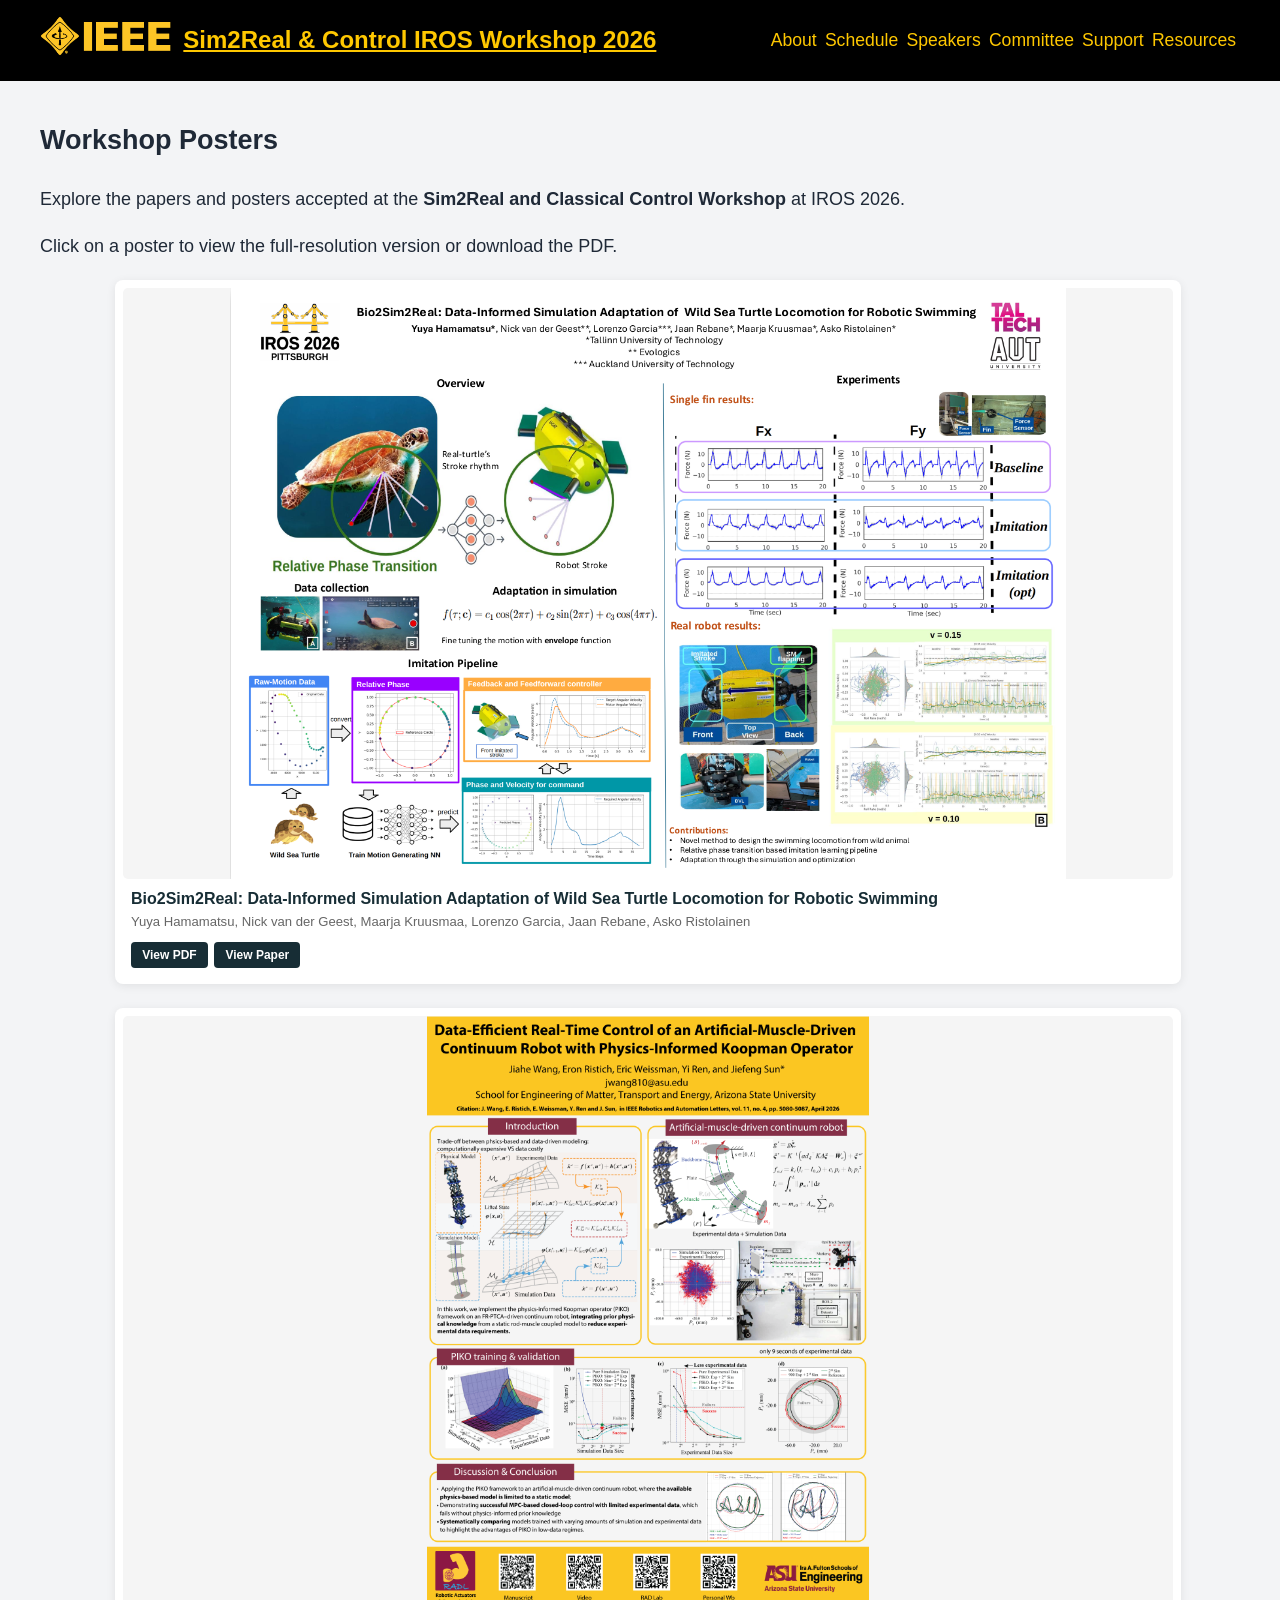
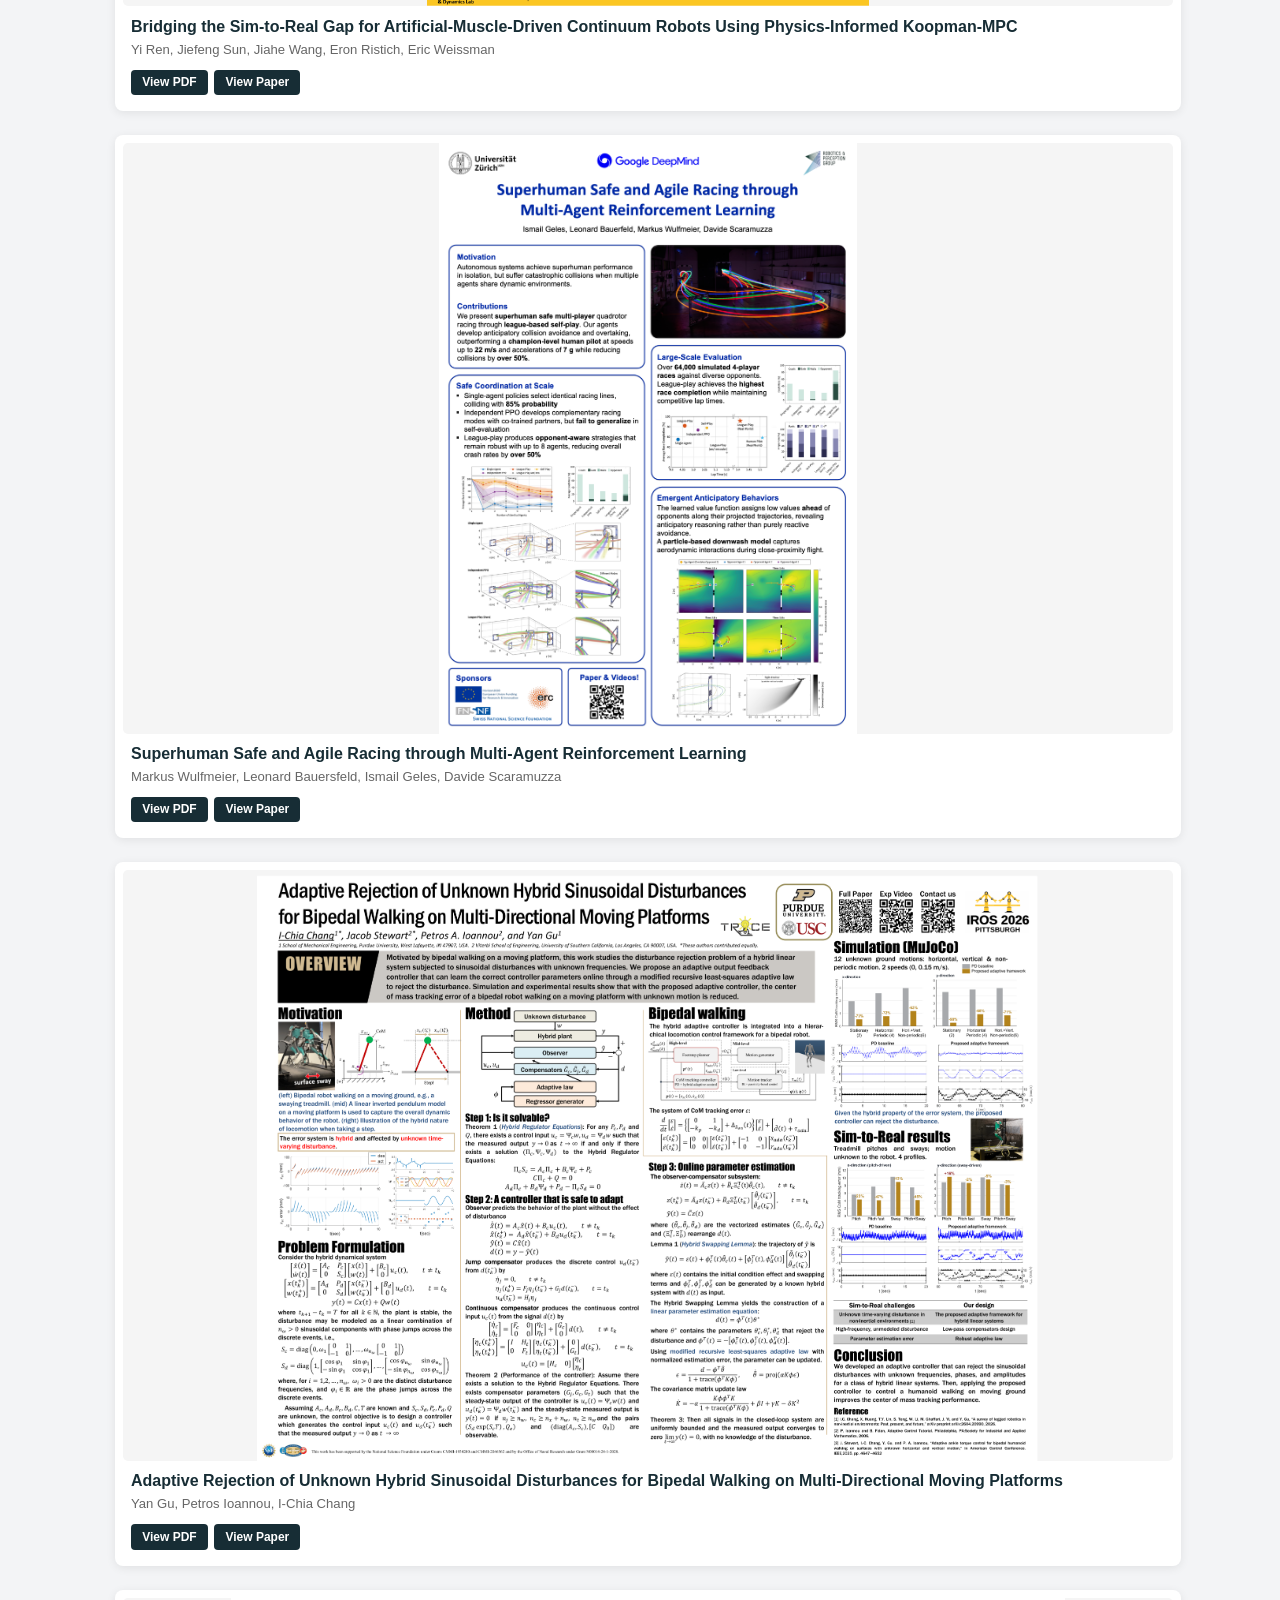
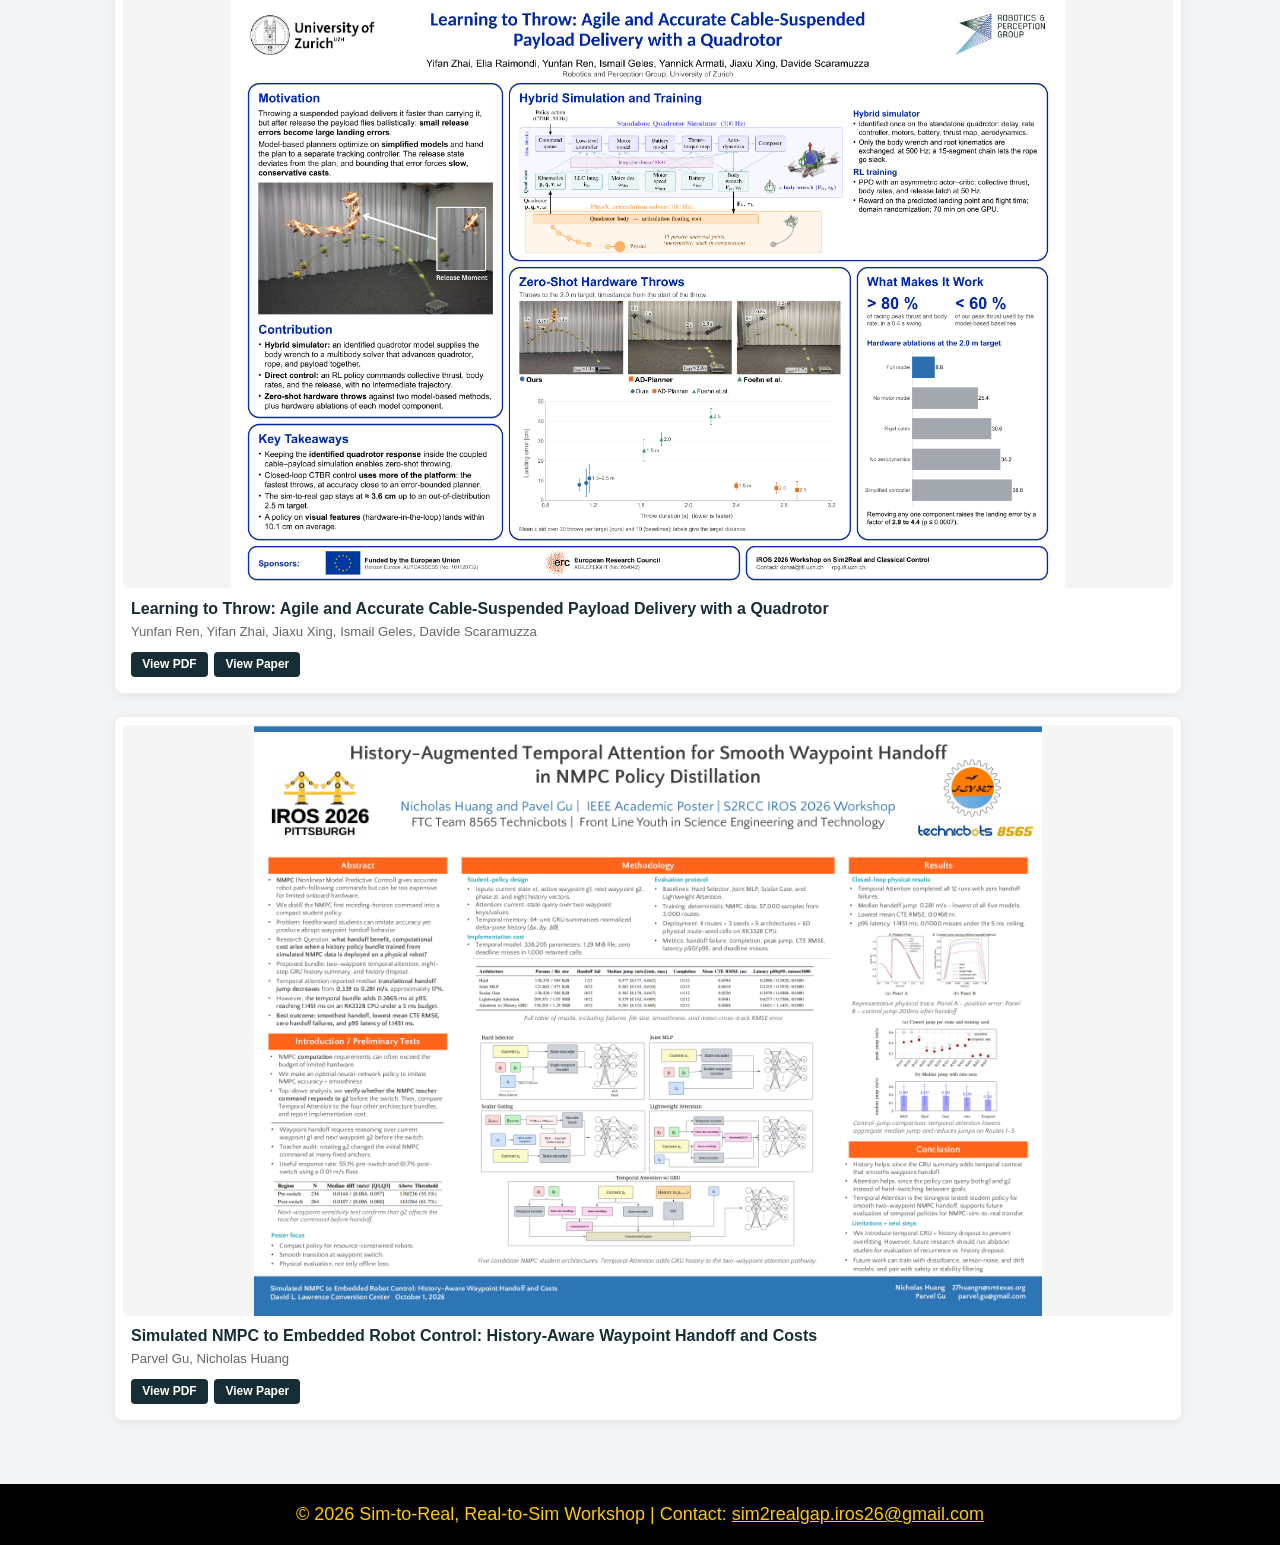
==== posters.html @ c3d1908a "Add files via upload" ====
<!DOCTYPE html>
<html lang="en">

<head>

  <meta charset="UTF-8">
  <meta name="viewport" content="width=device-width, initial-scale=1.0">

  <title>Posters | Sim2Real and Classical Control Workshop</title>

  <link rel="stylesheet" href="css/style.css">

  <meta
    name="description"
    content="Posters presented at the Sim2Real and Classical Control Workshop at IROS 2026."
  >

  <style>
  /* Single-column compact poster layout */
  .poster-grid {
    display: flex;
    flex-direction: column;
    gap: 1.5rem;
    max-width: 1050px;
    margin: 1.25rem auto 0;
    padding: 0;
  }

  .poster-card {
    width: 100%;
    margin: 0 auto;
    padding: 0.5rem;
    background: #fff;
    border-radius: 8px;
    box-shadow: 0 2px 10px rgba(0, 0, 0, 0.08);
    overflow: hidden;
    display: flex;
    flex-direction: column;
  }

  .poster-card:hover {
    transform: none;
    box-shadow: 0 3px 12px rgba(0, 0, 0, 0.10);
  }

  .poster-card img {
    width: 100%;
    height: auto;
    display: block;
    object-fit: contain;
    aspect-ratio: 16 / 9;
    background: #f5f5f5;
    border-radius: 5px;
  }

  .poster-card h3 {
    margin: 0.65rem 0.5rem 0.2rem;
    padding: 0;
    color: #172d35;
    font-size: 1rem;
    line-height: 1.3;
  }

  .poster-card p {
    margin: 0 0.5rem 0.65rem;
    padding: 0;
    color: #666;
    font-size: 0.82rem;
    line-height: 1.4;
  }

  .poster-actions {
  display: flex;
  flex-wrap: wrap;
  gap: 0.4rem;
  margin: 0 0.5rem 0.5rem;
}

.poster-actions .poster-pdf-link,
.poster-actions .poster-openreview-link {
  margin: 0;
}

  /* Compact inline action buttons */
  .poster-pdf-link,
  .poster-openreview-link {
    display: inline-block;
    align-self: flex-start;
    width: auto;
    margin: 0 0.5rem 0.5rem;
    padding: 0.35rem 0.7rem;
    background: #172d35;
    color: #fff;
    text-decoration: none;
    border-radius: 4px;
    font-size: 0.75rem;
    font-weight: 600;
    line-height: 1.2;
    transition: background 0.2s ease;
  }

  .poster-pdf-link:hover,
  .poster-openreview-link:hover {
    background: #2c4a55;
    color: #fff;
  }

  .pdf-preview {
    width: 100%;
    aspect-ratio: 16 / 9;
    display: flex;
    align-items: center;
    justify-content: center;
    background: #f5f5f5;
    color: #666;
    font-size: 1rem;
    font-weight: 600;
    border-radius: 5px;
  }

  @media (max-width: 700px) {
    .poster-grid {
      gap: 1rem;
      margin-top: 1rem;
    }

    .poster-card {
      padding: 0.35rem;
    }

    .poster-card h3 {
      font-size: 0.95rem;
    }

    .poster-card p {
      font-size: 0.78rem;
    }

    .poster-pdf-link,
    .poster-openreview-link {
      padding: 0.3rem 0.6rem;
      font-size: 0.7rem;
    }
  }
</style>

</head>

<body>

<header class="header">

  <nav class="nav container">

    <div class="logo-container">

      <a href="index.html">
        <img
          src="./images/ieee_logo.png"
          alt="Sim2Real and Control IROS Workshop 2026"
          class="logo-img"
        >
      </a>

      <a href="index.html" class="logo-text">
        Sim2Real & Control IROS Workshop 2026
      </a>

    </div>

    <ul class="nav-links">

      <li><a href="index.html#about">About</a></li>
      <li><a href="index.html#schedule">Schedule</a></li>
      <li><a href="index.html#speakers">Speakers</a></li>
      <li><a href="index.html#committee">Committee</a></li>
      <li><a href="index.html#support">Support</a></li>
      <li><a href="index.html#resources">Resources</a></li>

    </ul>

  </nav>

</header>

<main>

  <section class="container section">

    <h1>Workshop Posters</h1>

    <p>
      Explore the papers and posters accepted at the
      <strong>Sim2Real and Classical Control Workshop</strong>
      at IROS 2026.
    </p>

    <p>
      Click on a poster to view the full-resolution version or download
      the PDF.
    </p>

    <div class="poster-grid">

      
        <div class="poster-card landscape">

          <a
            href="./images/posters/poster_18.pdf"
            target="_blank"
            rel="noopener noreferrer"
          >
            <img
              src="./images/posters/poster_18.png"
              alt="Bio2Sim2Real: Data-Informed Simulation Adaptation of Wild Sea Turtle Locomotion for Robotic Swimming"
              loading="lazy"
            >
          </a>

          <h3>
            Bio2Sim2Real: Data-Informed Simulation Adaptation of Wild Sea Turtle Locomotion for Robotic Swimming
          </h3>

          <p>
            Yuya Hamamatsu, Nick van der Geest, Maarja Kruusmaa, Lorenzo Garcia, Jaan Rebane, Asko Ristolainen
          </p>
        
      <div class="poster-actions">
    
          <a
            href="./images/posters/poster_18.pdf"
            target="_blank"
            rel="noopener noreferrer"
            class="poster-pdf-link"
          >
            View PDF
          </a>
        
          <a
            href="https://openreview.net/forum?id=MXHoKddu8b"
            target="_blank"
            rel="noopener noreferrer"
            class="poster-openreview-link"
          >
            View Paper
          </a>
        
      </div>
    
        </div>
        
        <div class="poster-card landscape">

          <a
            href="./images/posters/poster_25.pdf"
            target="_blank"
            rel="noopener noreferrer"
          >
            <img
              src="./images/posters/poster_25.png"
              alt="Bridging the Sim-to-Real Gap for Artificial-Muscle-Driven Continuum Robots Using Physics-Informed Koopman-MPC"
              loading="lazy"
            >
          </a>

          <h3>
            Bridging the Sim-to-Real Gap for Artificial-Muscle-Driven Continuum Robots Using Physics-Informed Koopman-MPC
          </h3>

          <p>
            Yi Ren, Jiefeng Sun, Jiahe Wang, Eron Ristich, Eric Weissman
          </p>
        
      <div class="poster-actions">
    
          <a
            href="./images/posters/poster_25.pdf"
            target="_blank"
            rel="noopener noreferrer"
            class="poster-pdf-link"
          >
            View PDF
          </a>
        
          <a
            href="https://openreview.net/forum?id=C9x1GMQRAo"
            target="_blank"
            rel="noopener noreferrer"
            class="poster-openreview-link"
          >
            View Paper
          </a>
        
      </div>
    
        </div>
        
        <div class="poster-card landscape">

          <a
            href="./images/posters/poster_29.pdf"
            target="_blank"
            rel="noopener noreferrer"
          >
            <img
              src="./images/posters/poster_29.png"
              alt="Superhuman Safe and Agile Racing through Multi-Agent Reinforcement Learning"
              loading="lazy"
            >
          </a>

          <h3>
            Superhuman Safe and Agile Racing through Multi-Agent Reinforcement Learning
          </h3>

          <p>
            Markus Wulfmeier, Leonard Bauersfeld, Ismail Geles, Davide Scaramuzza
          </p>
        
      <div class="poster-actions">
    
          <a
            href="./images/posters/poster_29.pdf"
            target="_blank"
            rel="noopener noreferrer"
            class="poster-pdf-link"
          >
            View PDF
          </a>
        
          <a
            href="https://openreview.net/forum?id=xiYeGeU01C"
            target="_blank"
            rel="noopener noreferrer"
            class="poster-openreview-link"
          >
            View Paper
          </a>
        
      </div>
    
        </div>
        
        <div class="poster-card landscape">

          <a
            href="./images/posters/poster_30.pdf"
            target="_blank"
            rel="noopener noreferrer"
          >
            <img
              src="./images/posters/poster_30.png"
              alt="Adaptive Rejection of Unknown Hybrid Sinusoidal Disturbances for Bipedal Walking on Multi-Directional Moving Platforms"
              loading="lazy"
            >
          </a>

          <h3>
            Adaptive Rejection of Unknown Hybrid Sinusoidal Disturbances for Bipedal Walking on Multi-Directional Moving Platforms
          </h3>

          <p>
            Yan Gu, Petros Ioannou, I-Chia Chang
          </p>
        
      <div class="poster-actions">
    
          <a
            href="./images/posters/poster_30.pdf"
            target="_blank"
            rel="noopener noreferrer"
            class="poster-pdf-link"
          >
            View PDF
          </a>
        
          <a
            href="https://openreview.net/forum?id=O6CXyw7fxk"
            target="_blank"
            rel="noopener noreferrer"
            class="poster-openreview-link"
          >
            View Paper
          </a>
        
      </div>
    
        </div>
        
        <div class="poster-card landscape">

          <a
            href="./images/posters/poster_31.pdf"
            target="_blank"
            rel="noopener noreferrer"
          >
            <img
              src="./images/posters/poster_31.png"
              alt="Learning to Throw: Agile and Accurate Cable-Suspended Payload Delivery with a Quadrotor"
              loading="lazy"
            >
          </a>

          <h3>
            Learning to Throw: Agile and Accurate Cable-Suspended Payload Delivery with a Quadrotor
          </h3>

          <p>
            Yunfan Ren, Yifan Zhai, Jiaxu Xing, Ismail Geles, Davide Scaramuzza
          </p>
        
      <div class="poster-actions">
    
          <a
            href="./images/posters/poster_31.pdf"
            target="_blank"
            rel="noopener noreferrer"
            class="poster-pdf-link"
          >
            View PDF
          </a>
        
          <a
            href="https://openreview.net/forum?id=z76kfutrFq"
            target="_blank"
            rel="noopener noreferrer"
            class="poster-openreview-link"
          >
            View Paper
          </a>
        
      </div>
    
        </div>
        
        <div class="poster-card landscape">

          <a
            href="./images/posters/poster_37.pdf"
            target="_blank"
            rel="noopener noreferrer"
          >
            <img
              src="./images/posters/poster_37.png"
              alt="Simulated NMPC to Embedded Robot Control: History-Aware Waypoint Handoff and Costs"
              loading="lazy"
            >
          </a>

          <h3>
            Simulated NMPC to Embedded Robot Control: History-Aware Waypoint Handoff and Costs
          </h3>

          <p>
            Parvel Gu, Nicholas Huang
          </p>
        
      <div class="poster-actions">
    
          <a
            href="./images/posters/poster_37.pdf"
            target="_blank"
            rel="noopener noreferrer"
            class="poster-pdf-link"
          >
            View PDF
          </a>
        
          <a
            href="https://openreview.net/forum?id=ZqnVDxWV8P"
            target="_blank"
            rel="noopener noreferrer"
            class="poster-openreview-link"
          >
            View Paper
          </a>
        
      </div>
    
        </div>
        

    </div>

  </section>

</main>

<footer class="footer">

  © 2026 Sim-to-Real, Real-to-Sim Workshop |

  Contact:
  <a href="mailto:sim2realgap.iros26@gmail.com">
    sim2realgap.iros26@gmail.com
  </a>

</footer>

</body>

</html>
---- css/style.css ----
/* General Styles */
body {
  font-family: 'Arial', sans-serif;
  line-height: 1.6;
  margin: 0;
  background: #f3f4f6;
  color: #1f2937;
  scroll-behavior: smooth;
}

/* IEEE Colors */
:root {
  --ieeeyellow: #ffc800;  /* Yellow for text/writing */
  --ieeeblack: #000000;   /* Black for boxes/backgrounds */
}

/* Header */
.header {
  background: var(--ieeeblack);
  color: var(--ieeeyellow);
  position: sticky;
  top: 0;
  z-index: 1000;
}
.nav.container {
  display: flex;
  justify-content: space-between;
  align-items: center;
  padding: 1rem;
}
/* Update nav-links for better spacing */
.nav-links {
  display: flex;
  gap: 0.01rem; /* Increased from 1rem */
  list-style: none; /* Remove bullets */
  margin: 0;
  padding: 0;
  align-items: center;
}

.nav-links li {
  margin: 0; /* Reset margins */
}

.nav-links a {
  color: var(--ieeeyellow);
  text-decoration: none;
  padding: 0.125rem 0.25rem; /* Button-like padding */
  border-radius: 0.25rem;
  transition: all 0.2s ease;
  font-weight: 500;
}

.nav-links a:hover {
  background: rgba(255, 200, 0, 0.2); /* Subtle yellow glow */
  text-decoration: none;
  transform: translateY(-1px);
}

/* Mobile optimization */
@media (max-width: 1024px) {
  .nav-links {
    gap: 1.5rem;
  }
}

@media (max-width: 768px) {
  .nav-links {
    gap: 1rem;
    font-size: 0.9rem;
  }
}
.logo {
  font-weight: bold;
  font-size: 1.5rem;
  color: var(--ieeeyellow);
}

/* Add to existing CSS */
.logo-container {
  display: flex;
  align-items: center;
  gap: 0.75rem;
}

.logo-img {
  height: 40px;
  width: auto;
  border-radius: 4px;
}

.logo-text {
  font-weight: bold;
  font-size: 1.5rem;
  color: var(--ieeeyellow);
}

/* Mobile hamburger (bonus) */
@media (max-width: 768px) {
  .nav-links {
    display: none; /* Add hamburger JS later */
  }
}

/* Hero */
.hero {
  background: var(--ieeeblack);
  color: var(--ieeeyellow);
  text-align: center;
  padding: 5rem 1rem;
}
.hero h2 {
  font-size: 2.5rem;
  margin-bottom: 1rem;
  color: var(--ieeeyellow);
}
.hero p {
  font-size: 1.2rem;
  margin-bottom: 2rem;
  color: var(--ieeeyellow);
}
.btn {
  background: var(--ieeeyellow);
  color: var(--ieeeblack);
  padding: 0.75rem 1.5rem;
  text-decoration: none;
  border-radius: 0.375rem;
  display: inline-block;
  font-weight: bold;
}
.btn:hover {
  background: #e6b800; /* Slightly darker yellow */
  color: var(--ieeeblack);
}

.session-title {
  background: var(--ieeeblack);
  color: var(--ieeeyellow);
  font-weight: bold;
  text-align: left;
  padding: 0.01rem 0.1rem;  /* Smaller: was 0.1rem */
  margin: 0.1rem 0;         /* Smaller: was 0.25rem 0 */
  border: 1px solid var(--ieeeyellow);
  border-radius: 0.1rem;    /* Smaller: was 0.15rem */
  letter-spacing: 0.3px;    /* Smaller: was 0.5px */
}

#about h2 {
  margin-top: 30px;   /* reduce space before Targeted Topics */
  margin-bottom: 15px;
}

#about .list {
  margin-top: 10px;
}

/* Sections */
.container {
  max-width: 1200px;
  margin: auto;
  padding: 1rem 1rem;
}
.section {
  margin-bottom: 3rem;
}
.section h2 {
  font-size: 2rem;
  margin-bottom: 1rem;
  color: var(--ieeeyellow);
}

/* Grid / Cards */
.grid {
  display: grid;
  grid-template-columns: 1fr;
  gap: 1rem;
}
@media (min-width: 768px) {
  .grid {
    grid-template-columns: repeat(2, 1fr);
  }
}
@media (min-width: 1024px) {
  .grid {
    grid-template-columns: repeat(3, 1fr);
  }
}
.card {
  background: var(--ieeeblack);
  color: var(--ieeeyellow);
  padding: 1.5rem;
  border-radius: 0.5rem;
  box-shadow: 0 4px 6px rgba(0,0,0,0.3);
  text-align: center;
  border: 2px solid var(--ieeeyellow);

  /* Fix the card size */
  height: 400px;        /* Set a fixed height */
  display: flex;        /* Flex layout for content alignment */
  flex-direction: column;
  justify-content: flex-start; /* or center if you want vertical centering */
  align-items: center;
}
.card img {
  border-radius: 50%;
  width: 150px;      /* Fixed width */
  height: 150px;     /* Fixed height to keep shape consistent */
  object-fit: cover; /* Ensure image fills the space without distortion */
  margin-bottom: 1rem;
}
.card h3 {
  color: var(--ieeeyellow);
  margin-bottom: 0.5rem;
}

/* Remove underline and inherit text color for links inside cards */
.card a {
  text-decoration: none; /* remove underline */
  color: inherit;        /* h3 and p keep the yellow color */
}

/* Optional: add hover effect for the h3 inside link */
.card a:hover h3 {
  color: #ffd700; /* example: brighter yellow on hover */
}

.affiliation {
  font-style: italic;
  color: #fff3cd; /* Lighter yellow tint for contrast */
  margin-bottom: 0.5rem;
}
.btn-link {
  color: var(--ieeeyellow);
  text-decoration: none;
  font-weight: bold;
}
.btn-link:hover {
  text-decoration: underline;
}

#committee .card h3 a {
  color: var(--ieeeyellow) !important;
}

#speakers .card h3 a {
  color: var(--ieeeyellow) !important;
}

/* List styling */
.list {
  list-style: none;
  margin-left: 0;
  margin-bottom: 1rem;
}
.list li::before {
  content: "▸";
  color: var(--ieeeyellow);
  font-weight: bold;
  margin-right: 0.5rem;
}

/* Footer */
.footer {
  background: var(--ieeeblack);
  color: var(--ieeeyellow);
  text-align: center;
  padding: 1rem;
}
.footer a {
  color: var(--ieeeyellow);
  text-decoration: underline;
}

.image-only {
  background: none;          /* remove card background */
  border: none;              /* remove card border */
  box-shadow: none;          /* remove card shadow */
  text-align: center;
  padding: 0;                /* optional: remove padding */
}

.image-only img {
  width: 100%;               /* responsive width */
  max-width: 300px;          /* optional max size */
  height: auto;              /* maintain aspect ratio */
  border-radius: 0;          /* remove circular crop if needed */
  display: block;
  margin: 0 auto;            /* center image */
}

body {
  font-size: 18px; /* increase base text size from default ~16px */
}

.section h2 {
  font-size: 2.5rem; /* larger main section headings */
}

.card h3 {
  font-size: 1.5rem; /* larger card titles */
}

.hero h2 {
  font-size: 3rem; /* bigger hero title */
}

.hero p {
  font-size: 1.5rem; /* bigger hero subtitle */
}

.nav-links a {
  font-size: 1.1rem; /* slightly larger nav items */
}

.list li {
  font-size: 1.2rem; /* bigger list text */
}

/* =========================
   QUESTIONS / Q&A BLOCK
========================= */
.qa-box {
  background: linear-gradient(145deg, #121212, #0f0f0f);
  border: 1px solid var(--border);
  border-radius: 16px;
  padding: 22px;
  margin-top: 10px;
  box-shadow: 0 12px 30px rgba(0,0,0,0.4);
  color: #ffffff; /* force white text */
}

.qa-intro {
  font-size: 1.05rem;
  font-weight: 600;
  margin-bottom: 10px;
  color: #ffffff; /* white */
}

.qa-box p {
  color: #ffffff; /* override muted */
  line-height: 1.6;
}

/* links */
.qa-box a[href^="mailto"],
.qa-box a {
  color: #ffc800; /* yellow */
  font-weight: 600;
  text-decoration: none;
}

.qa-box a:hover {
  text-decoration: underline;
}

/* =========================
   CTA BUTTON (yellow style)
========================= */

.qa-button {
  display: inline-block;
  margin-top: 14px;
  padding: 12px 18px;
  background: #ffc800; /* yellow */
  color: #000000 !important; /* force black text */
  font-weight: 700;
  border-radius: 10px;
  text-decoration: none;
  transition: all 0.25s ease;
  box-shadow: 0 6px 18px rgba(0,0,0,0.35);
}

.qa-button:hover {
  background: #e6b800;
  color: #000000 !important; /* keep black on hover too */
  transform: translateY(-2px);
}


.qa-button:active {
  transform: translateY(0);
}

.info-card a {
  color: var(--ieeeyellow);
  text-decoration: none;
  font-weight: bold;
}

.info-card a:hover {
  text-decoration: underline;
}

.info-grid {
  display: grid;
  grid-template-columns: repeat(auto-fit, minmax(250px, 1fr));
  gap: 1rem;
  margin-top: 1rem;
}

.info-card {
  padding: 1.2rem;
  border: 1px solid #e5e5e5;
  border-radius: 10px;
  background: #f8f9fa;
}

.info-card h3 {
  margin-top: 0;
  margin-bottom: 0.5rem;
}

.info-card p {
  margin: 0.4rem 0;
}

.info-card a {
  color: var(--ieeeyellow);
  text-decoration: none;
  font-weight: bold;
}

.info-card a:hover {
  text-decoration: underline;
}

#schedule .list a {
  color: #000000;
  text-decoration: none;
  font-weight: 600;
}

#schedule .list a:hover {
  color: #333333;
  text-decoration: underline;
}

/* =========================
   Support / Sponsors
   ========================= */

.support-grid {
  display: grid;
  grid-template-columns: repeat(3, 1fr);
  gap: 28px;
  margin-top: 35px;
  align-items: stretch;
}

.sponsor-card {
  background: #ffffff;
  border-radius: 12px;
  padding: 28px 24px 25px;
  text-align: center;

  /* subtle website-style separation */
  border: 1px solid #e5e5e5;
  border-top: 4px solid #ffc800;

  box-shadow: 0 4px 14px rgba(0, 0, 0, 0.06);

  display: flex;
  flex-direction: column;
  min-height: 300px;

  transition: transform 0.2s ease, box-shadow 0.2s ease;
}

.sponsor-card:hover {
  transform: translateY(-4px);
  box-shadow: 0 8px 22px rgba(0, 0, 0, 0.10);
}

.sponsor-logo {
  height: 165px;

  display: flex;
  align-items: center;
  justify-content: center;

  margin-bottom: 18px;
}

.sponsor-logo a {
  display: flex;
  align-items: center;
  justify-content: center;

  width: 100%;
  height: 100%;
}

.sponsor-logo img {
  max-width: 90%;
  max-height: 150px;
  width: auto;
  height: auto;
  object-fit: contain;
}

.sponsor-info {
  margin-top: auto;
}

.sponsor-info h3 {
  margin: 0 0 8px;
  color: #172d35;
  font-size: 1.15rem;
  font-weight: 700;
}

.sponsor-info p {
  margin: 0 0 6px;
  color: #333;
  font-size: 0.95rem;
  line-height: 1.4;
}

.sponsor-info span {
  color: #777;
  font-size: 0.9rem;
}

/* Responsive layout */
@media (max-width: 900px) {
  .support-grid {
    grid-template-columns: 1fr;
    max-width: 500px;
    margin-left: auto;
    margin-right: auto;
  }

  .sponsor-card {
    min-height: 280px;
  }
}
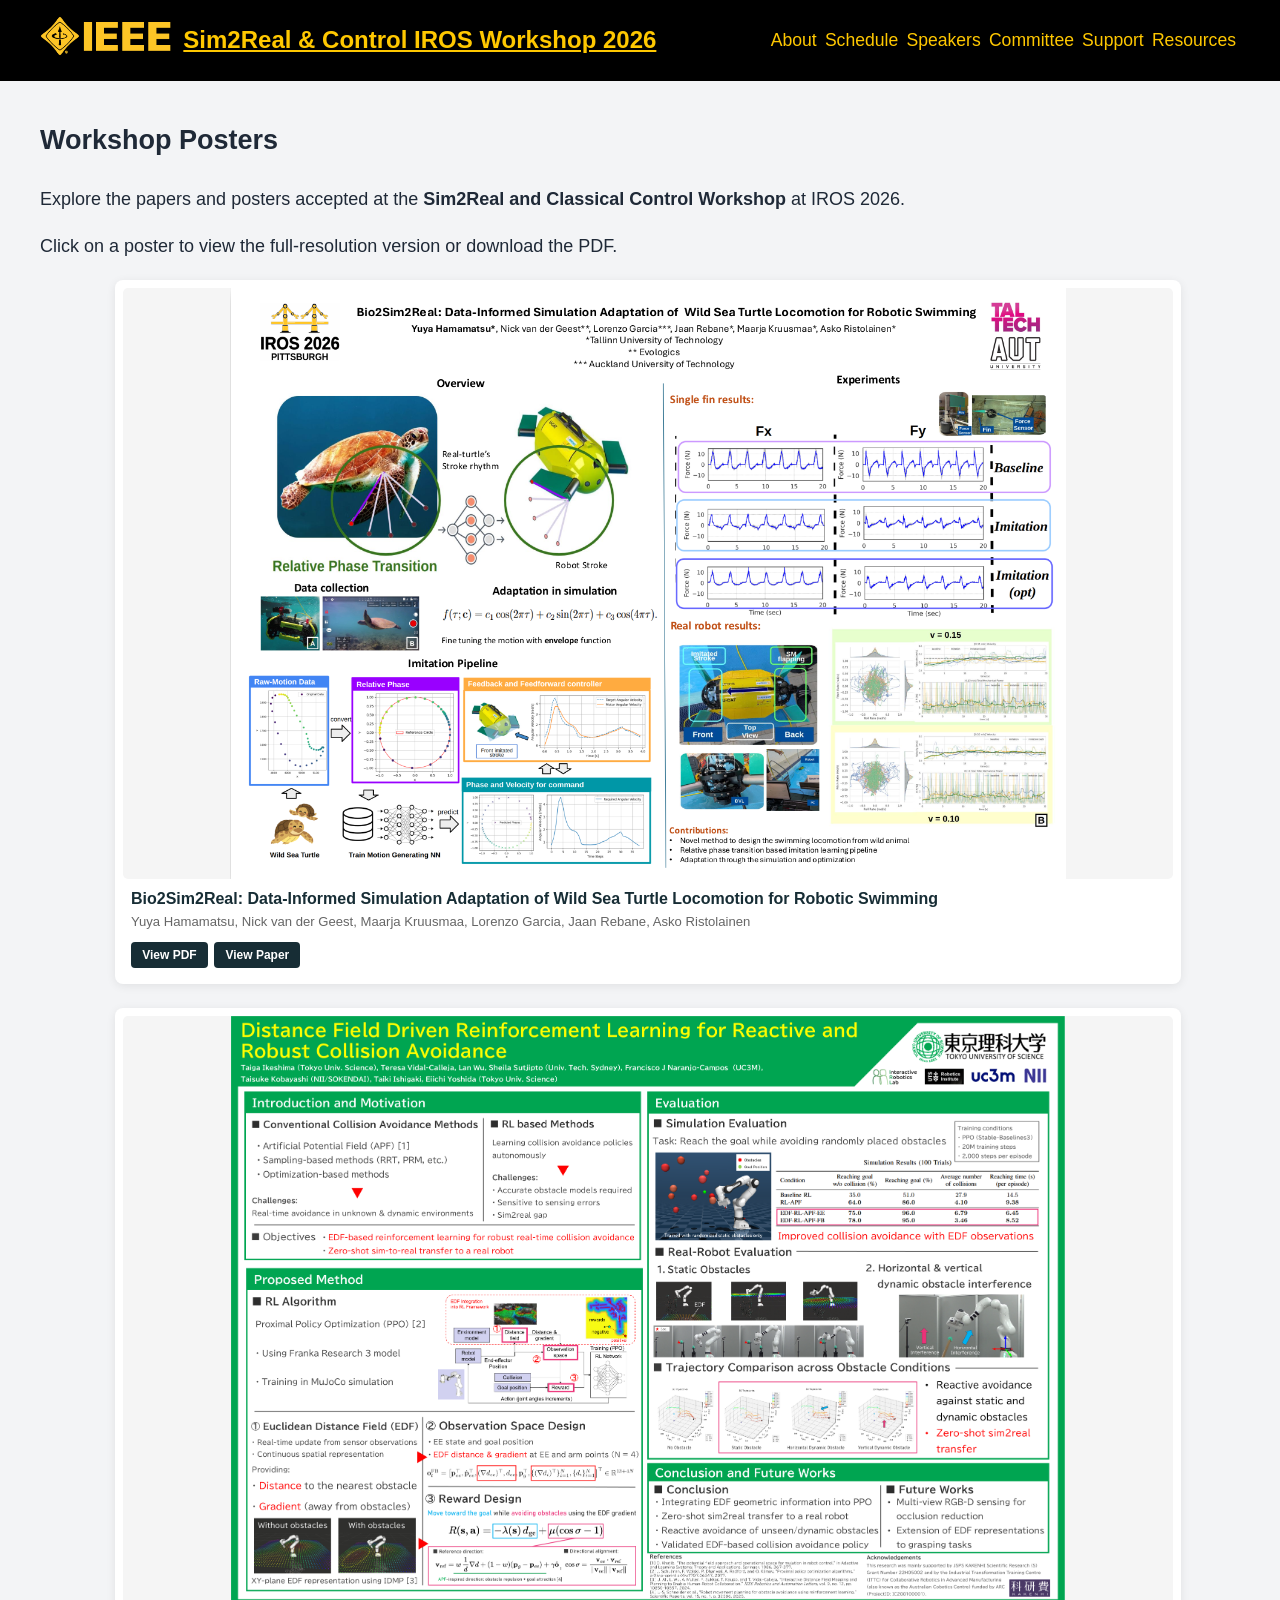
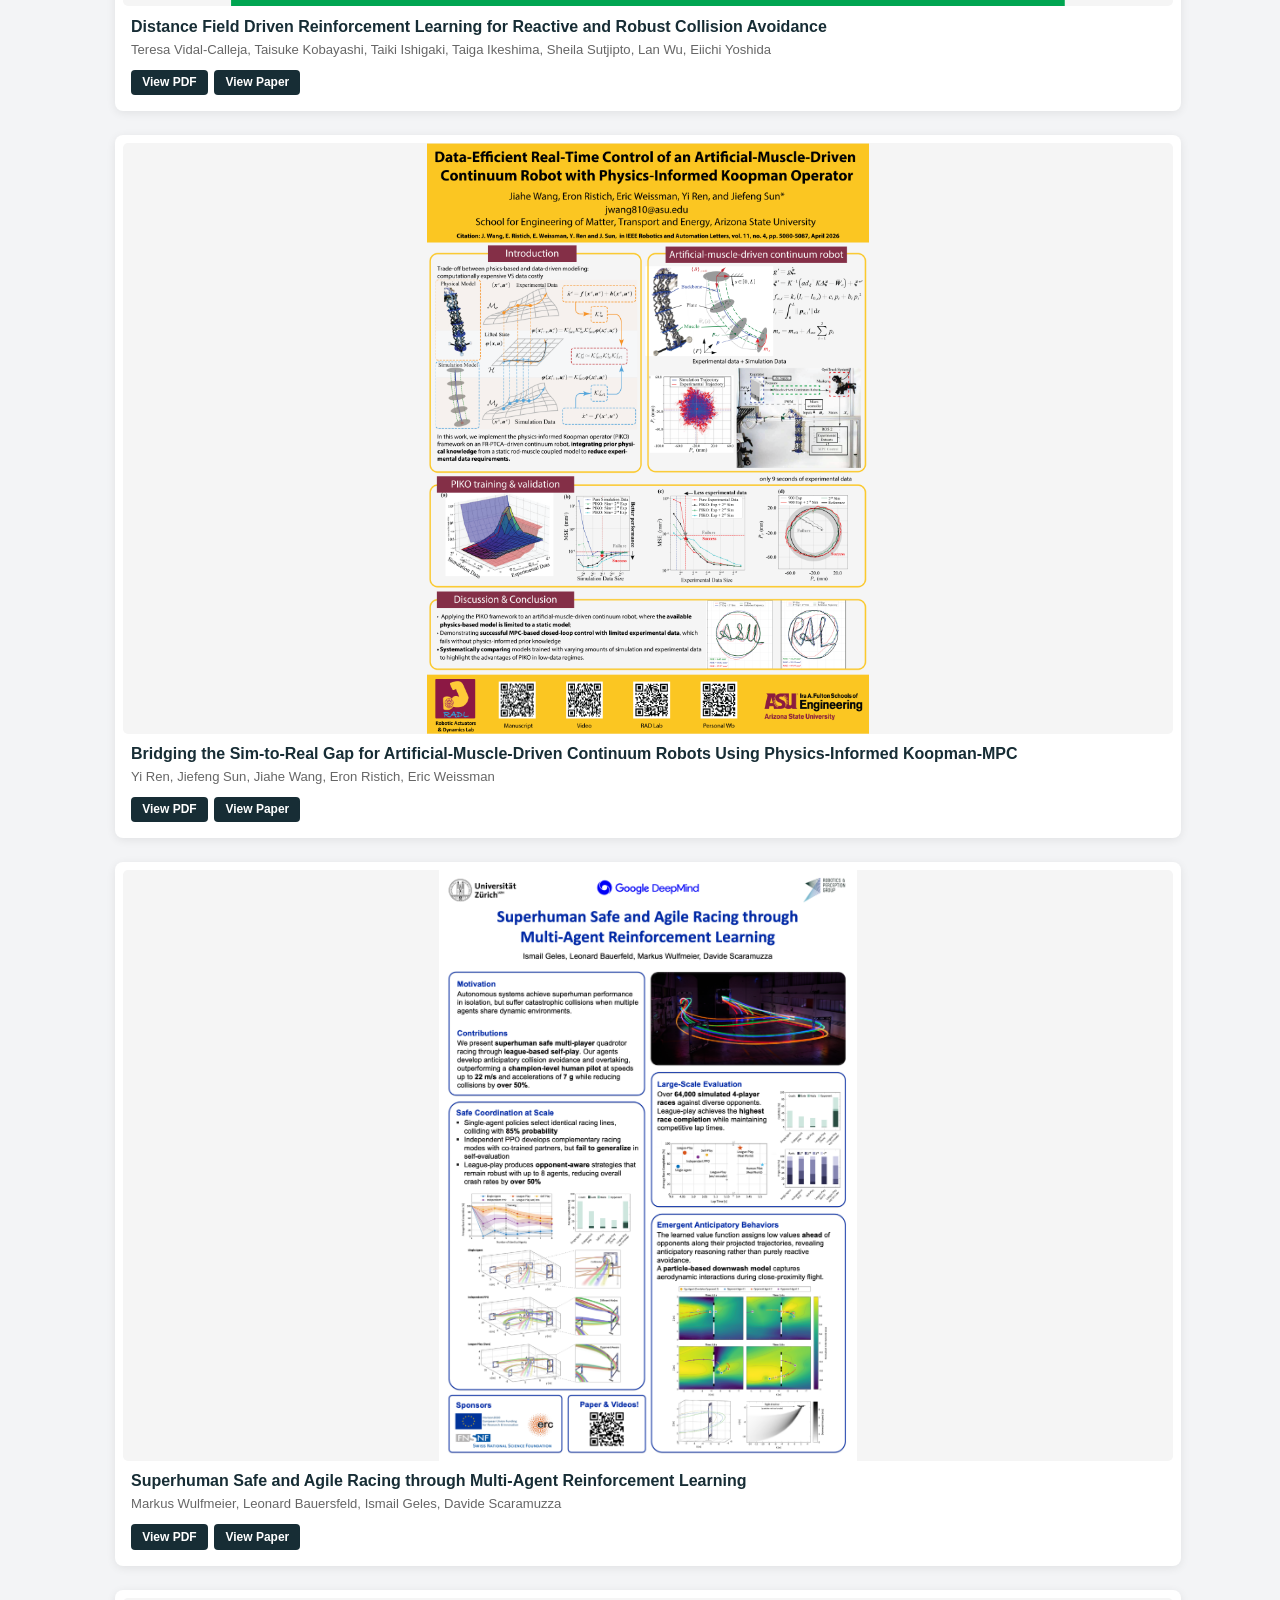
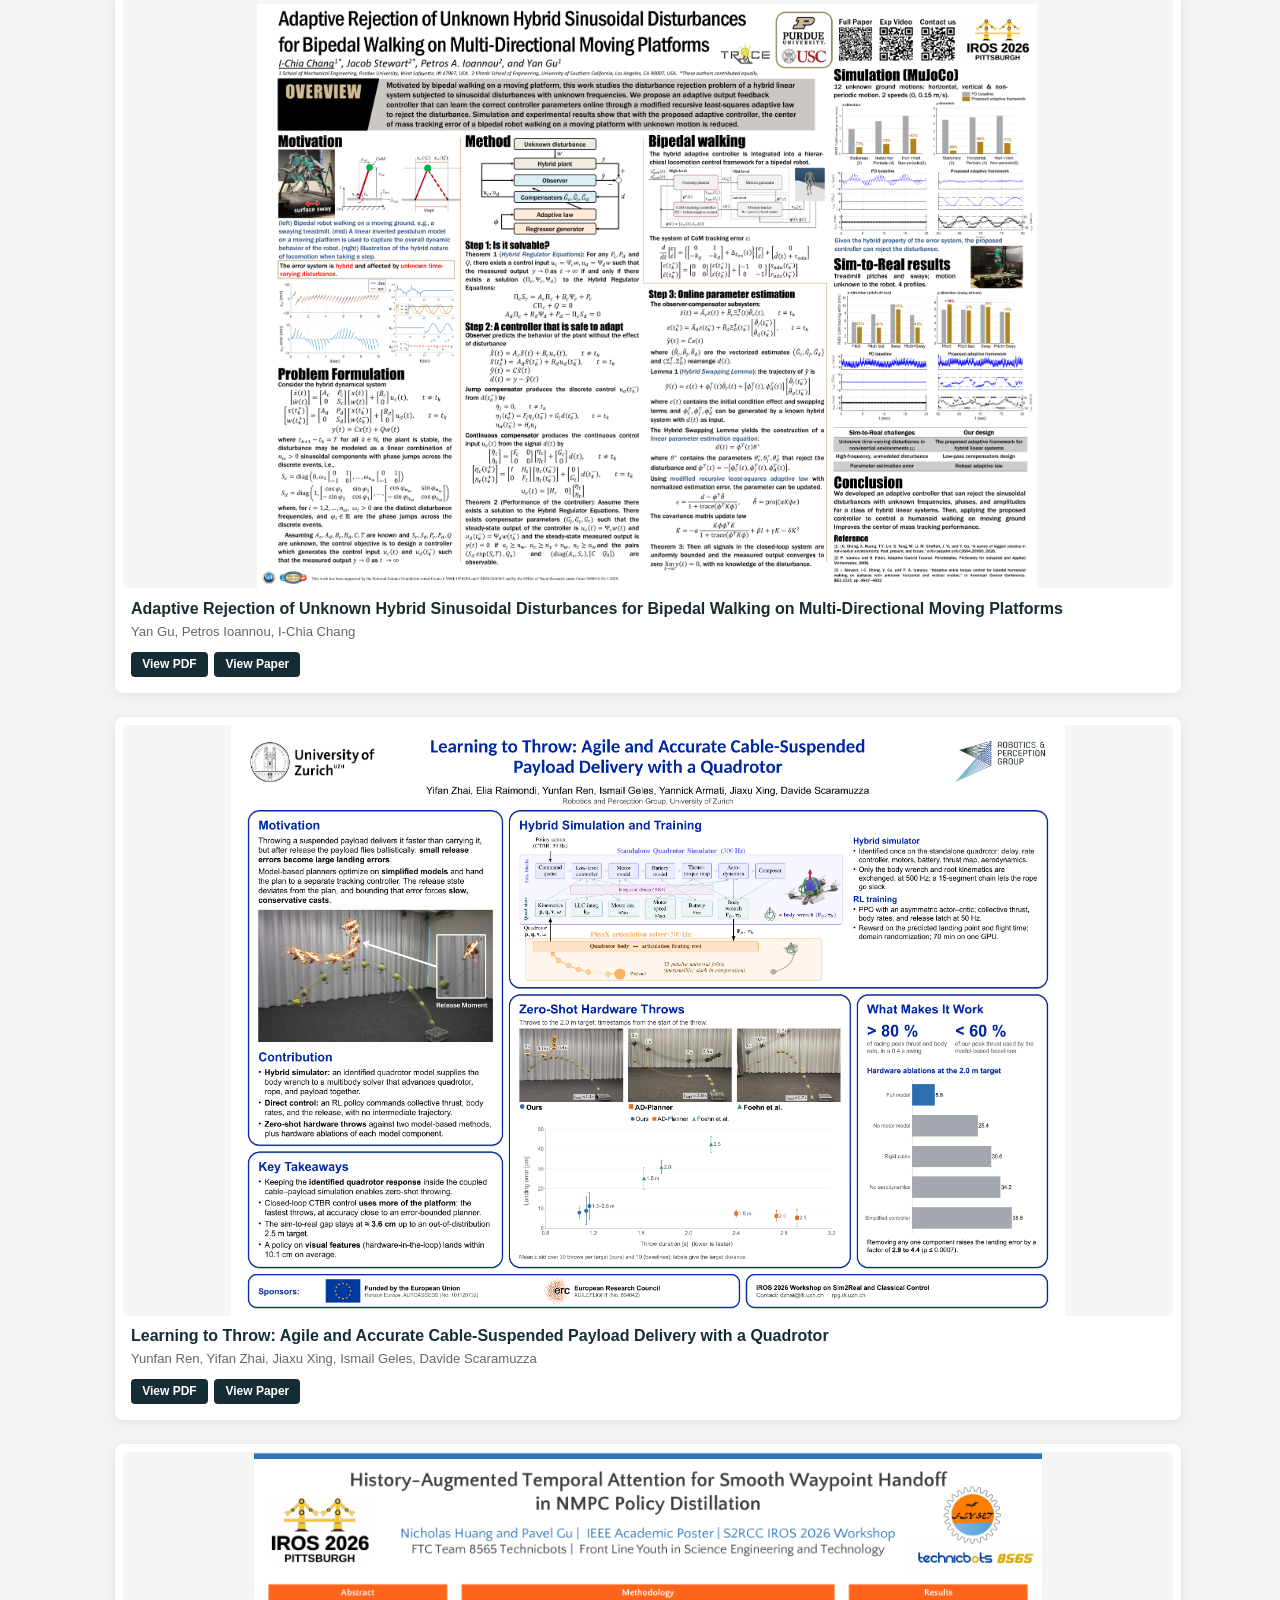
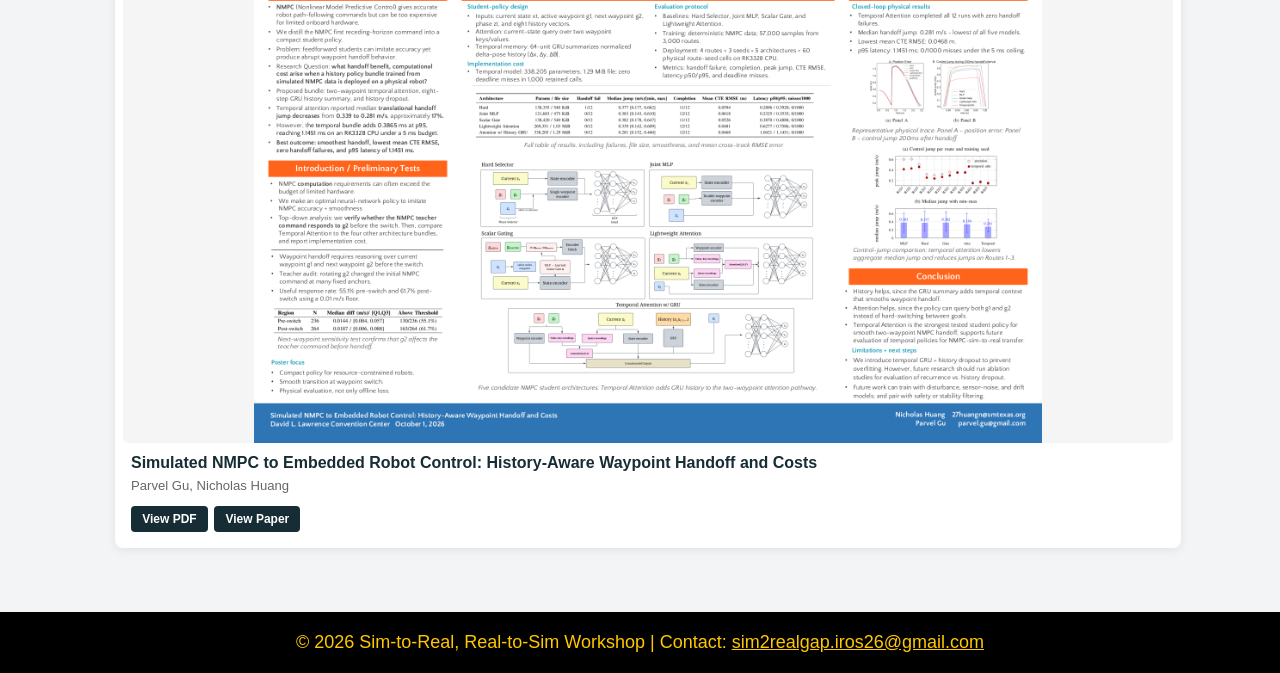
==== commit 7eba2fb9: "Add files via upload" ====
--- a/posters.html
+++ b/posters.html
@@ -252,6 +252,52 @@
         <div class="poster-card landscape">
 
           <a
+            href="./images/posters/poster_24.pdf"
+            target="_blank"
+            rel="noopener noreferrer"
+          >
+            <img
+              src="./images/posters/poster_24.png"
+              alt="Distance Field Driven Reinforcement Learning for Reactive and Robust Collision Avoidance"
+              loading="lazy"
+            >
+          </a>
+
+          <h3>
+            Distance Field Driven Reinforcement Learning for Reactive and Robust Collision Avoidance
+          </h3>
+
+          <p>
+            Teresa Vidal-Calleja, Taisuke Kobayashi, Taiki Ishigaki, Taiga Ikeshima, Sheila Sutjipto, Lan Wu, Eiichi Yoshida
+          </p>
+        
+      <div class="poster-actions">
+    
+          <a
+            href="./images/posters/poster_24.pdf"
+            target="_blank"
+            rel="noopener noreferrer"
+            class="poster-pdf-link"
+          >
+            View PDF
+          </a>
+        
+          <a
+            href="https://openreview.net/forum?id=muuAnv4U66"
+            target="_blank"
+            rel="noopener noreferrer"
+            class="poster-openreview-link"
+          >
+            View Paper
+          </a>
+        
+      </div>
+    
+        </div>
+        
+        <div class="poster-card landscape">
+
+          <a
             href="./images/posters/poster_25.pdf"
             target="_blank"
             rel="noopener noreferrer"
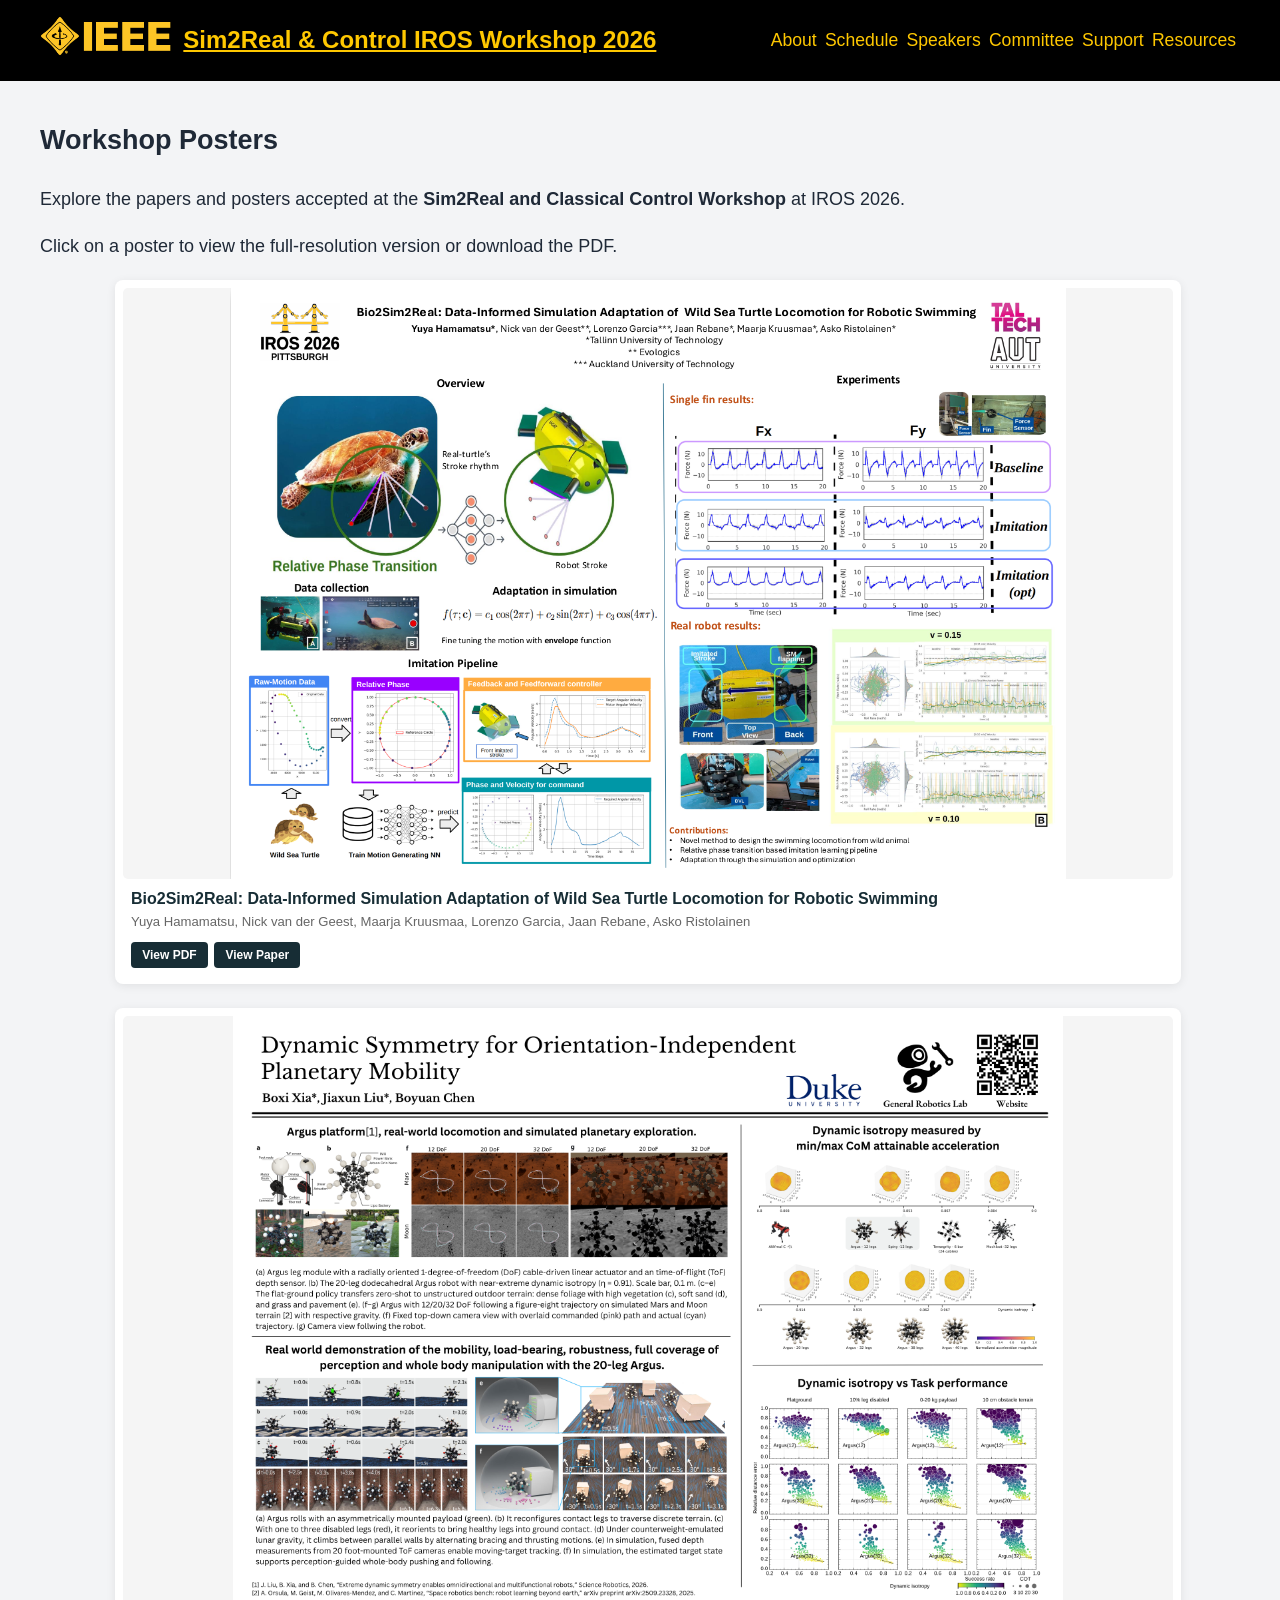
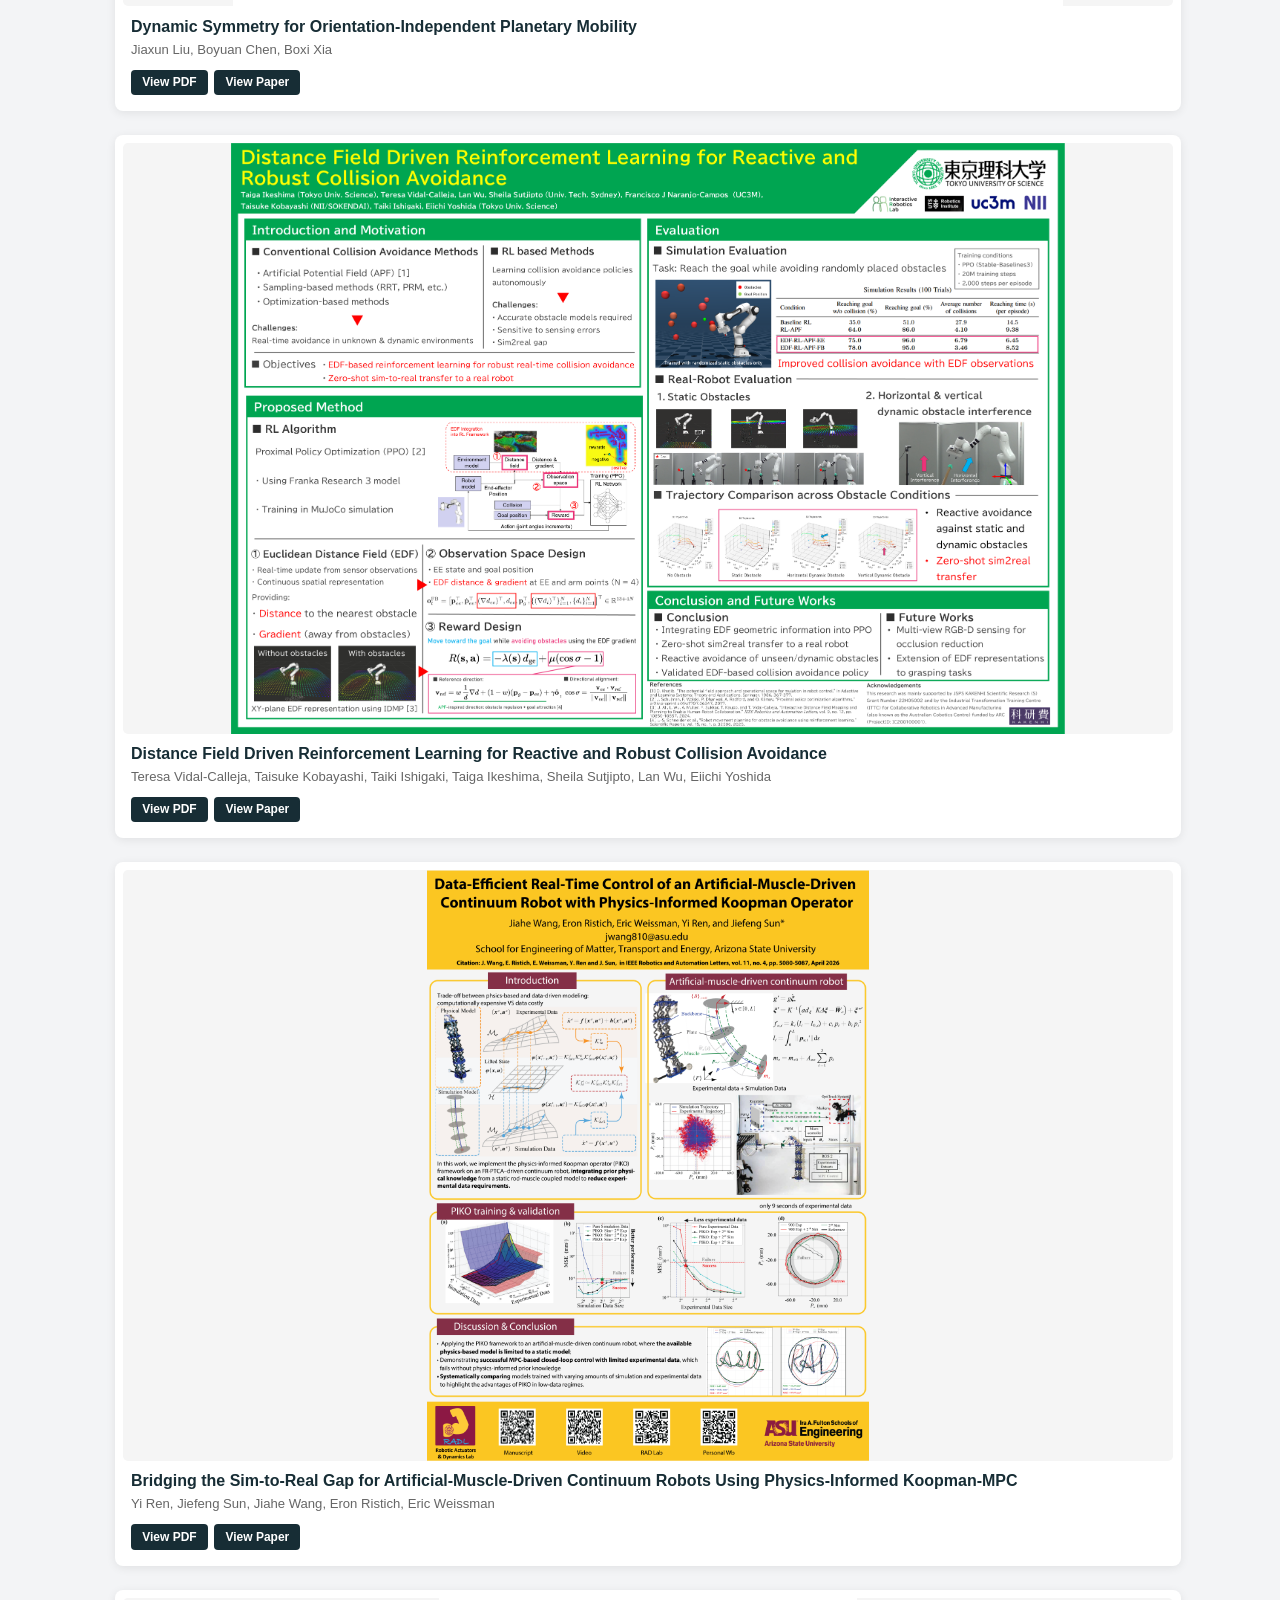
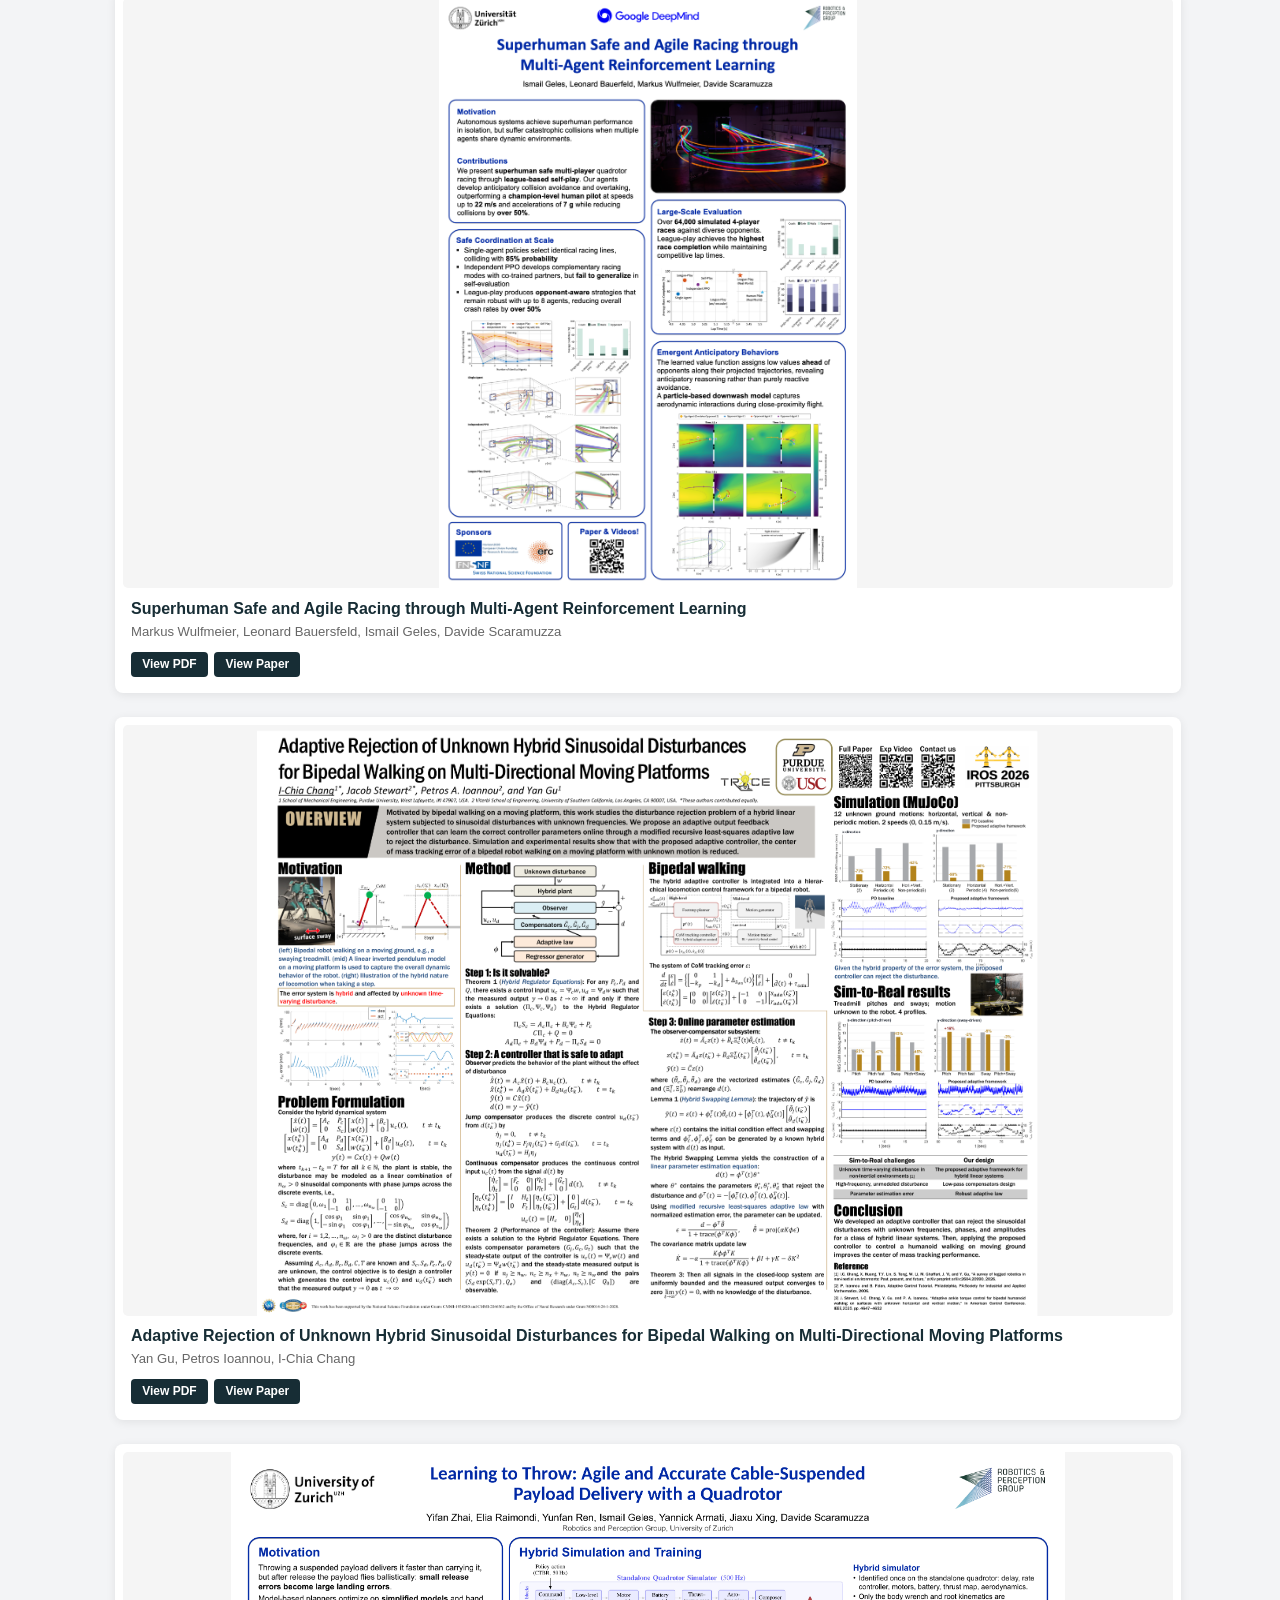
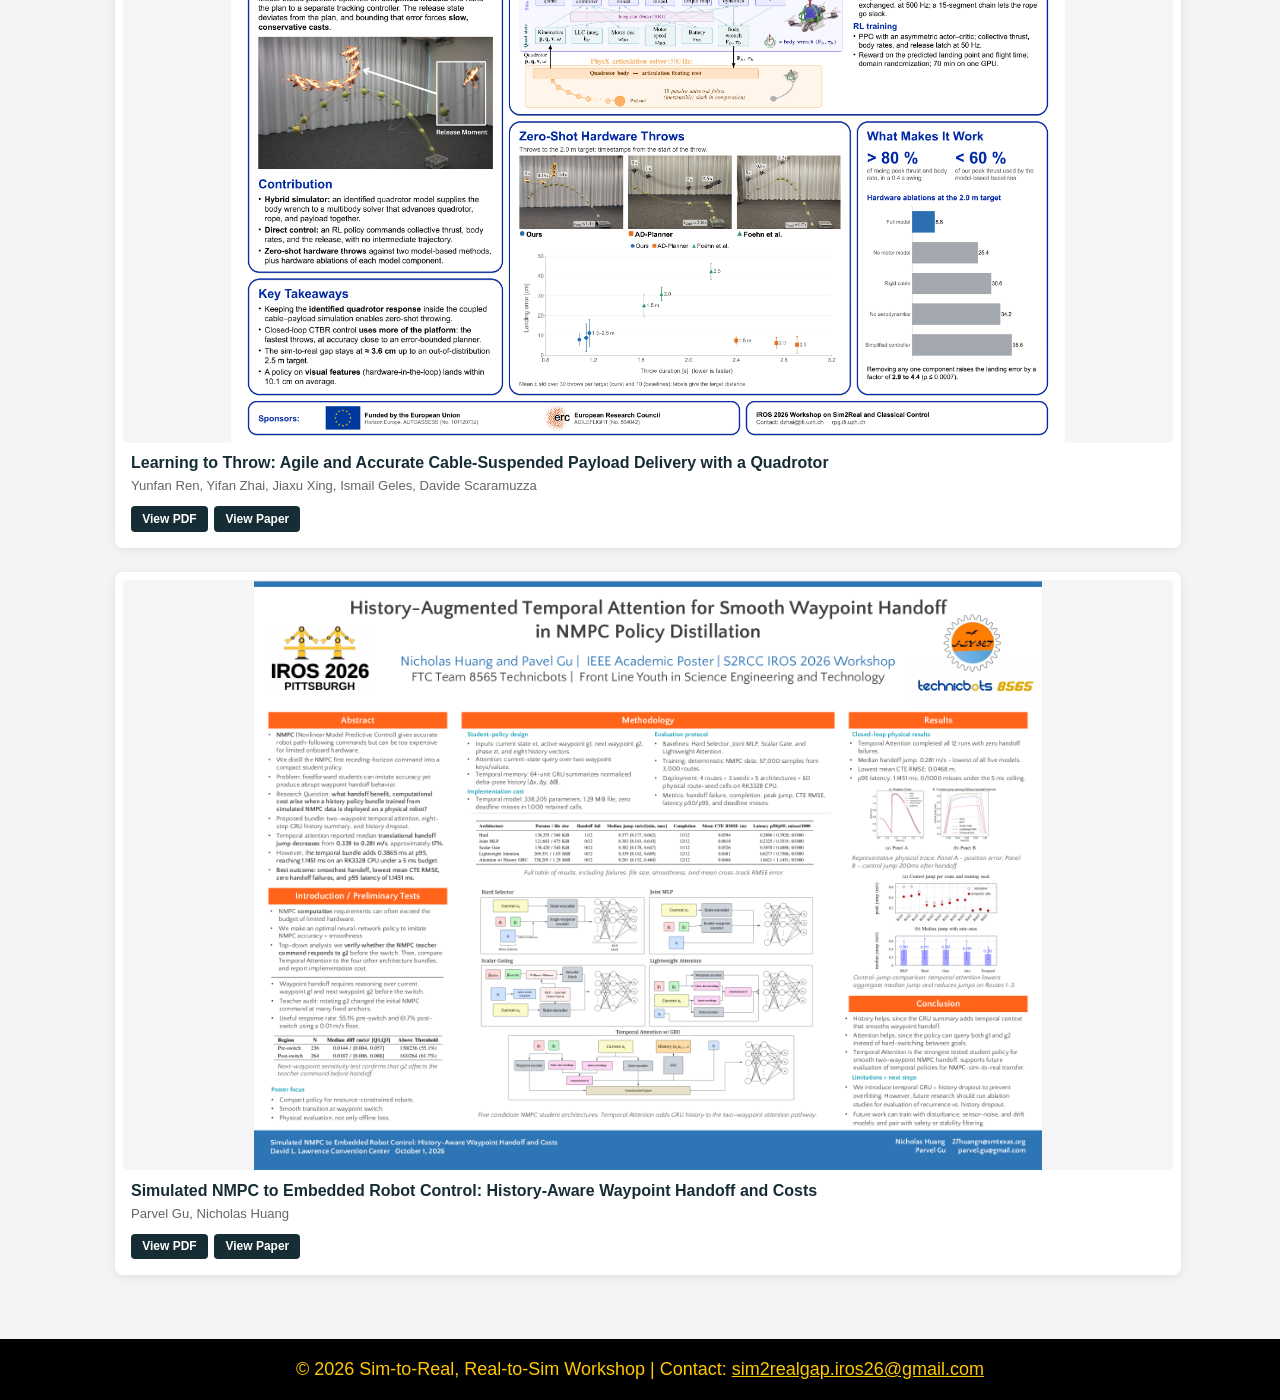
==== commit edb565d1: "Add files via upload" ====
--- a/posters.html
+++ b/posters.html
@@ -252,6 +252,52 @@
         <div class="poster-card landscape">
 
           <a
+            href="./images/posters/poster_21.pdf"
+            target="_blank"
+            rel="noopener noreferrer"
+          >
+            <img
+              src="./images/posters/poster_21.png"
+              alt="Dynamic Symmetry for Orientation-Independent Planetary Mobility"
+              loading="lazy"
+            >
+          </a>
+
+          <h3>
+            Dynamic Symmetry for Orientation-Independent Planetary Mobility
+          </h3>
+
+          <p>
+            Jiaxun Liu, Boyuan Chen, Boxi Xia
+          </p>
+        
+      <div class="poster-actions">
+    
+          <a
+            href="./images/posters/poster_21.pdf"
+            target="_blank"
+            rel="noopener noreferrer"
+            class="poster-pdf-link"
+          >
+            View PDF
+          </a>
+        
+          <a
+            href="https://openreview.net/forum?id=2uh4IGvVII"
+            target="_blank"
+            rel="noopener noreferrer"
+            class="poster-openreview-link"
+          >
+            View Paper
+          </a>
+        
+      </div>
+    
+        </div>
+        
+        <div class="poster-card landscape">
+
+          <a
             href="./images/posters/poster_24.pdf"
             target="_blank"
             rel="noopener noreferrer"
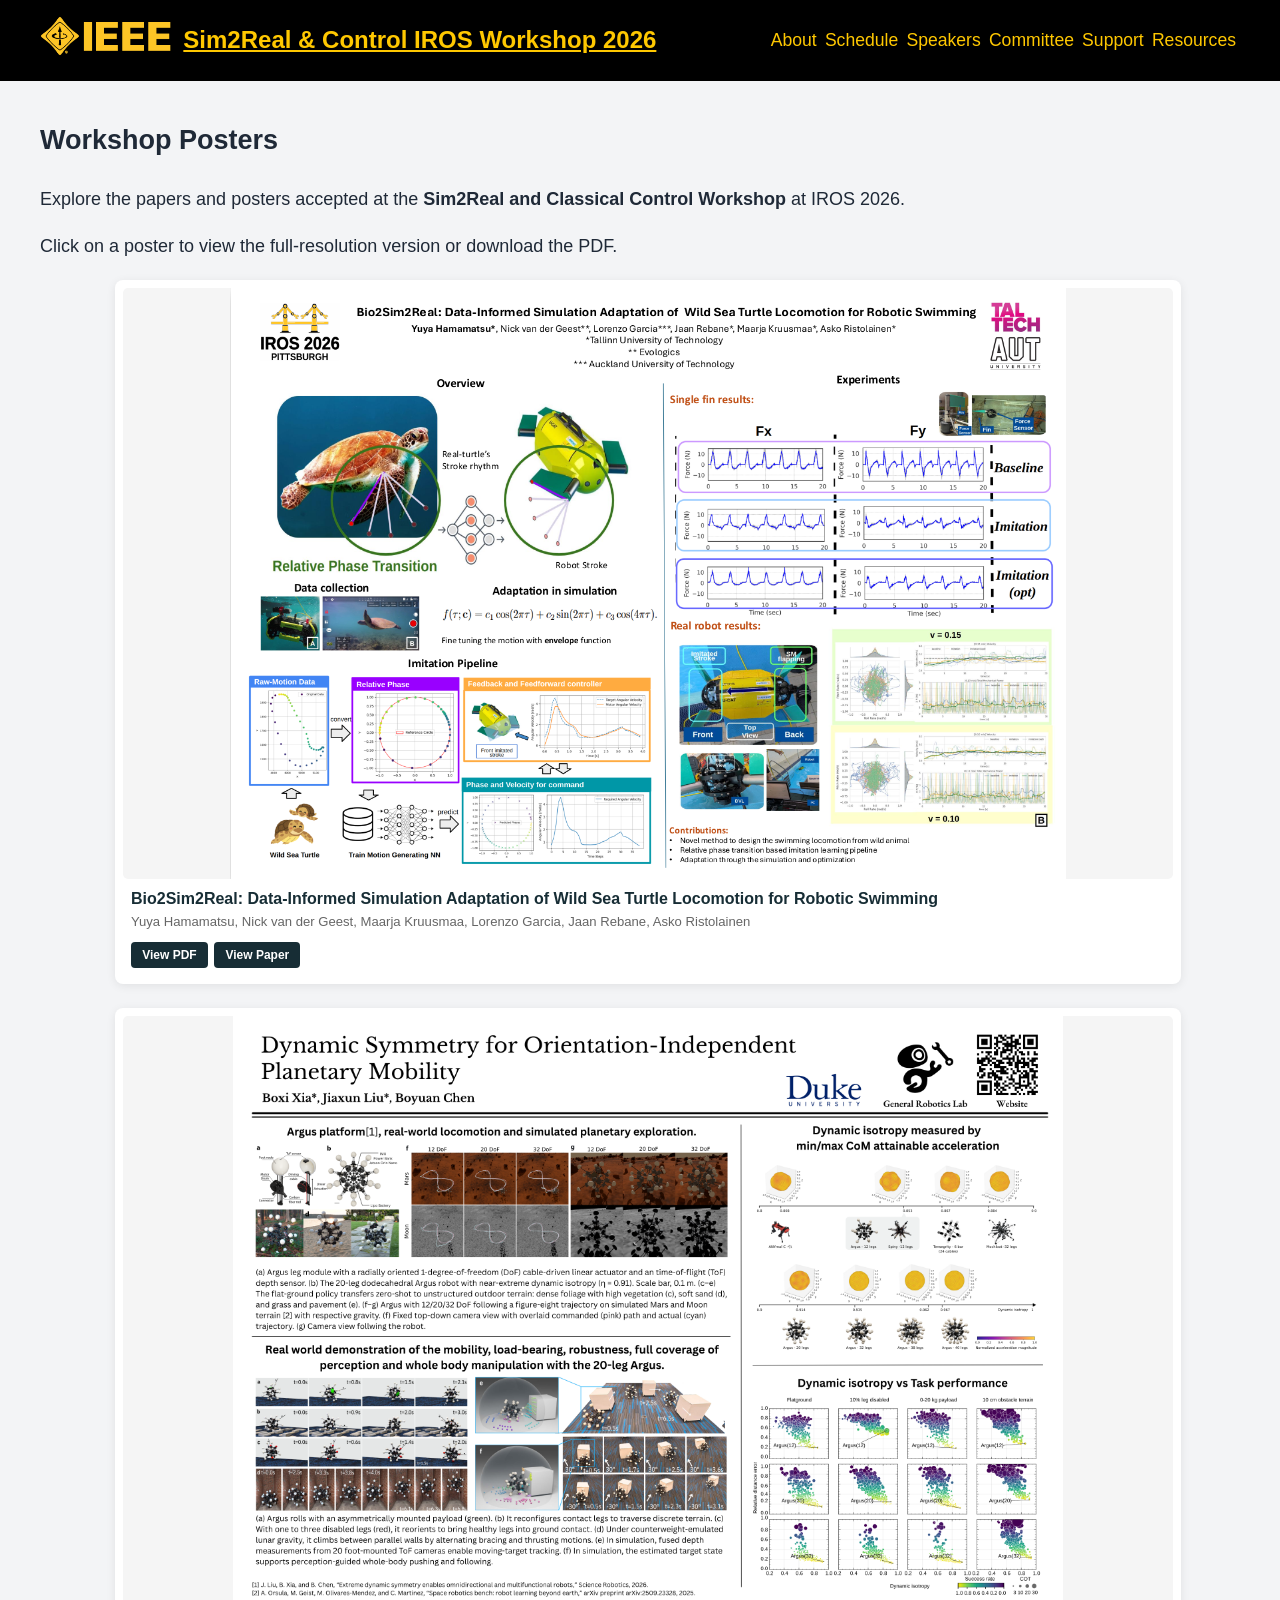
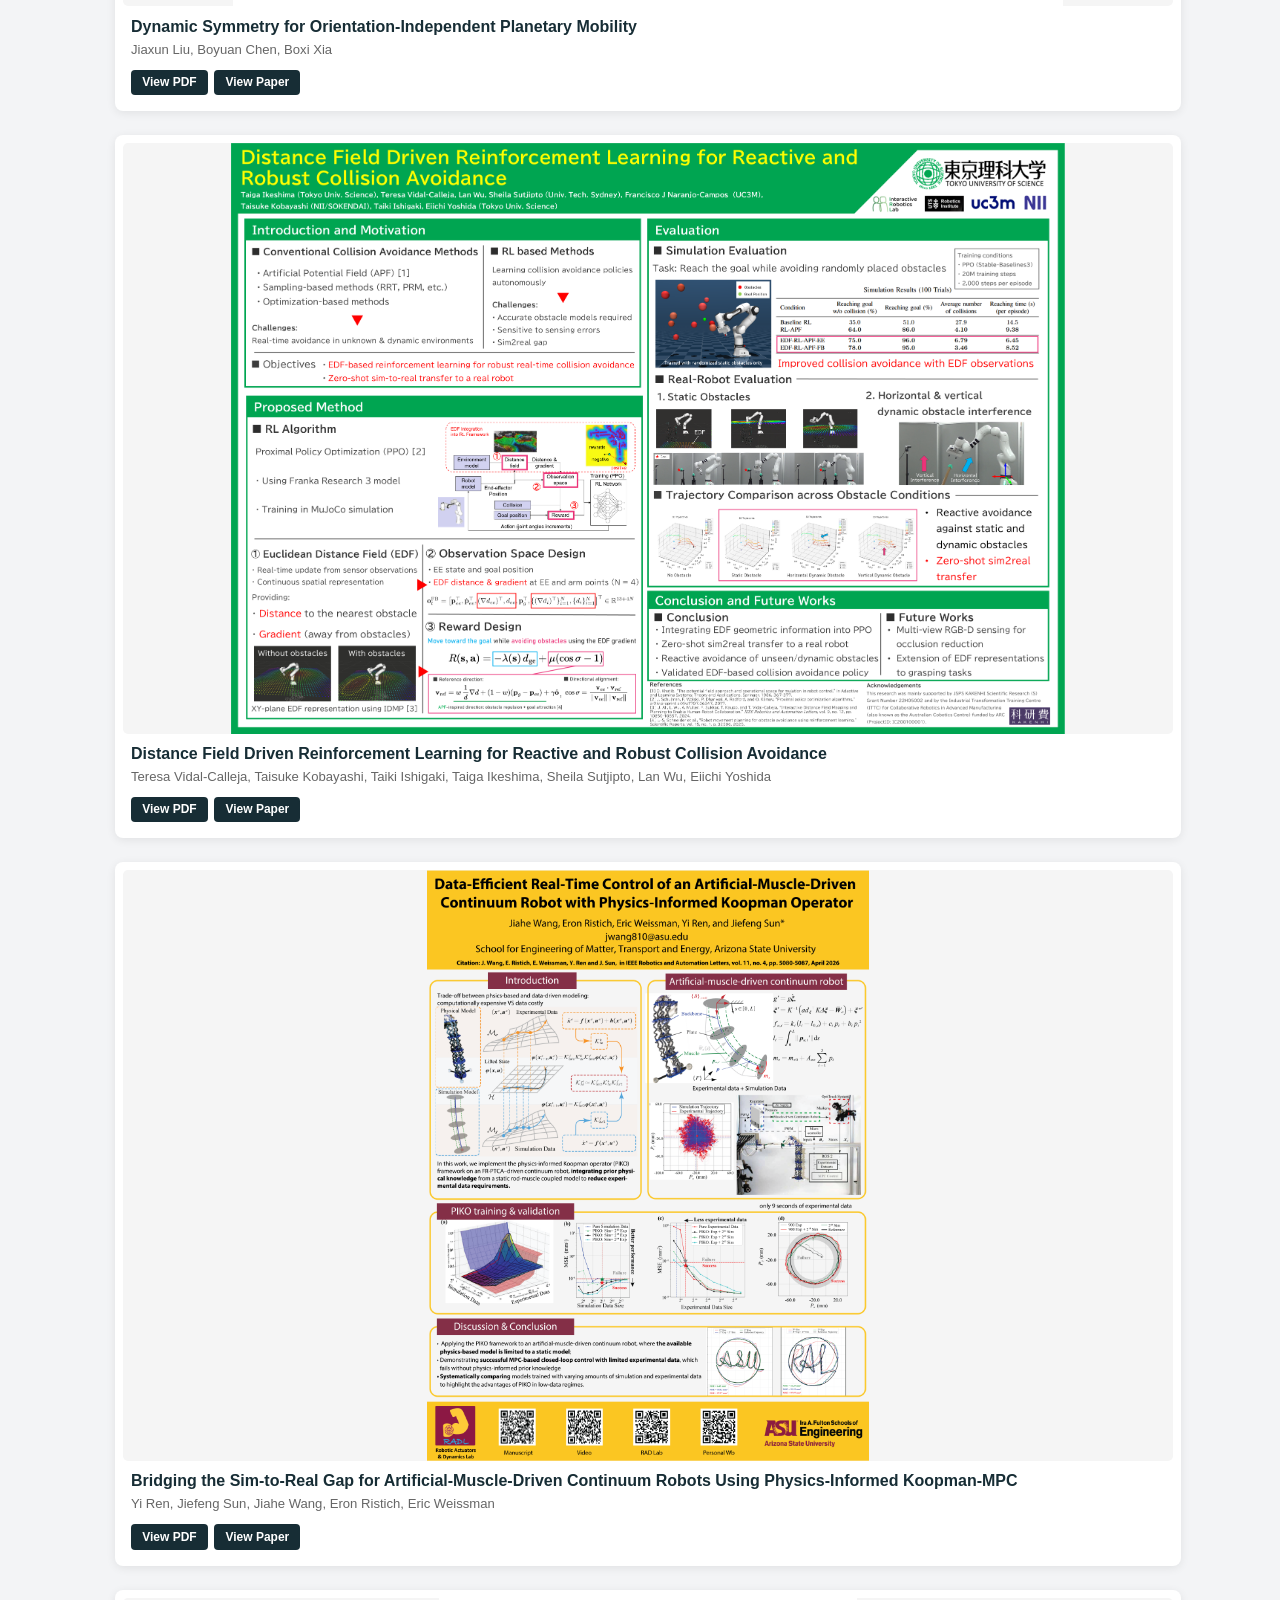
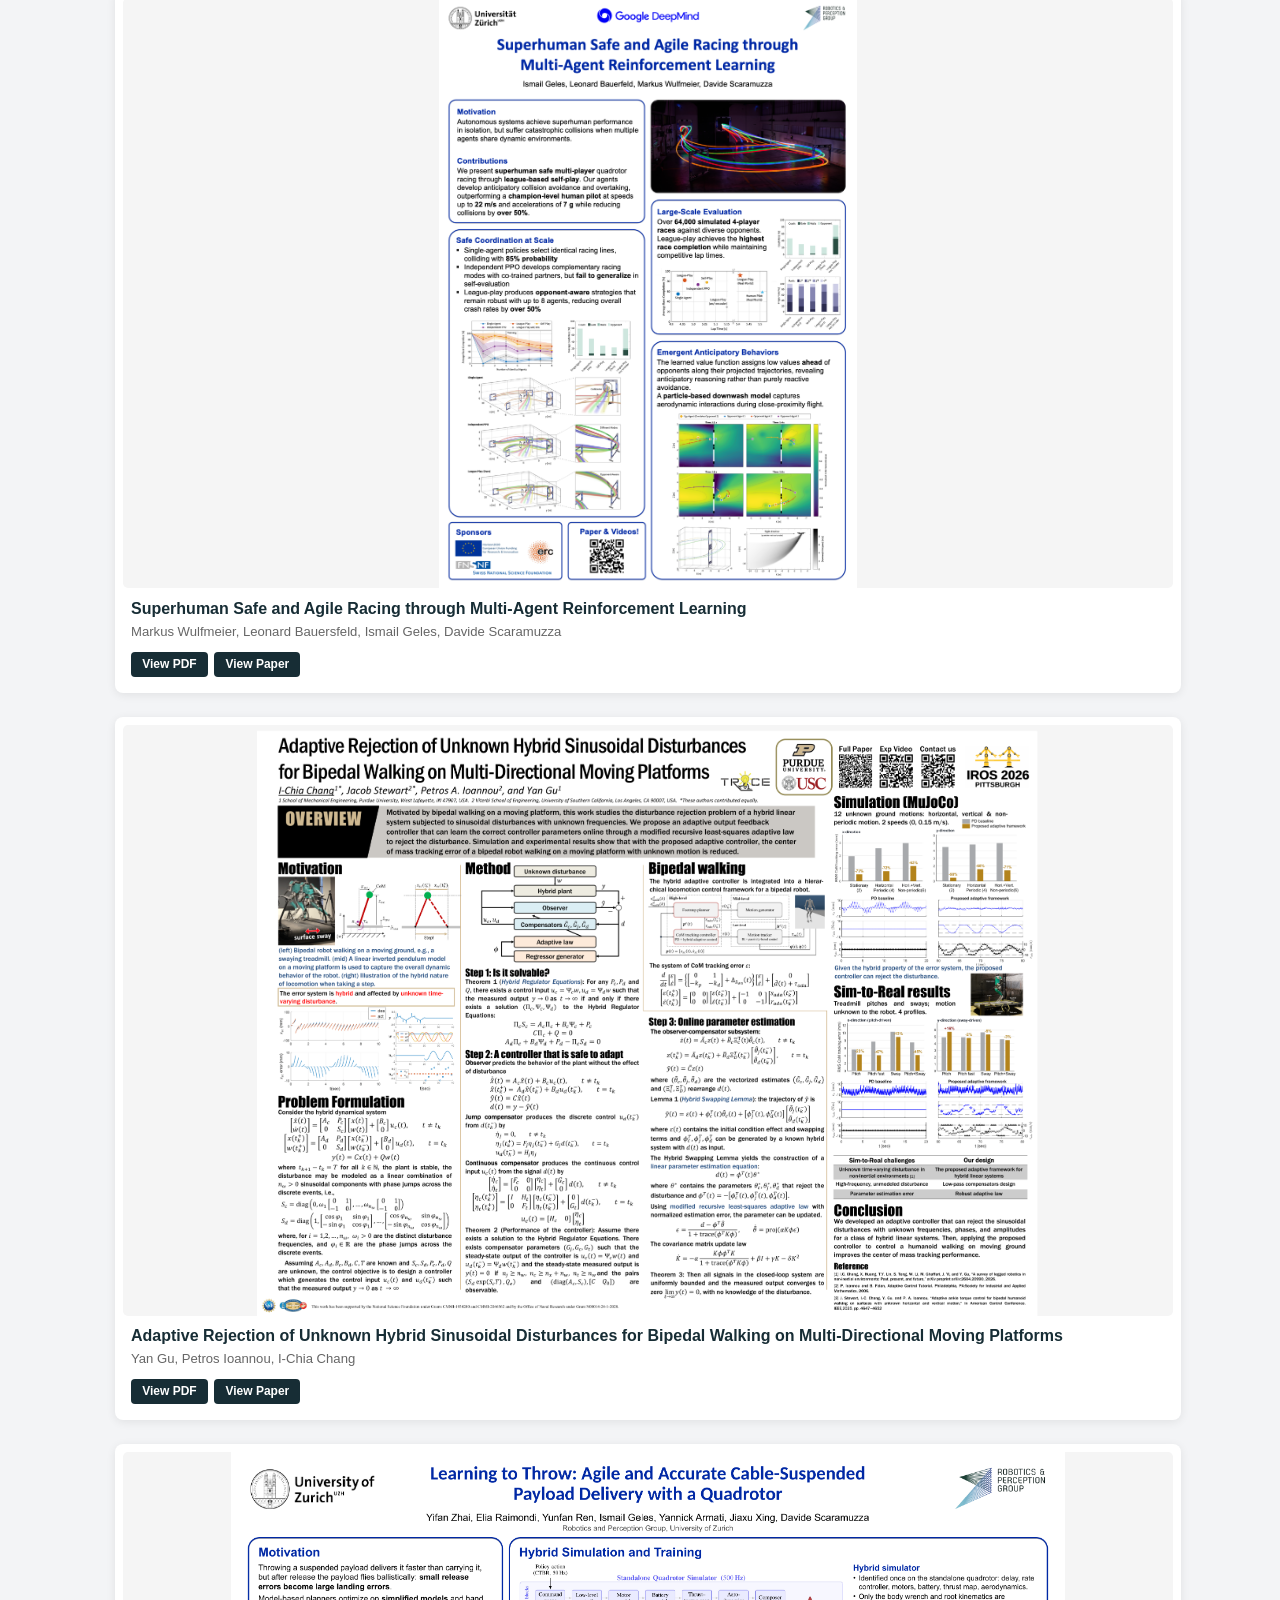
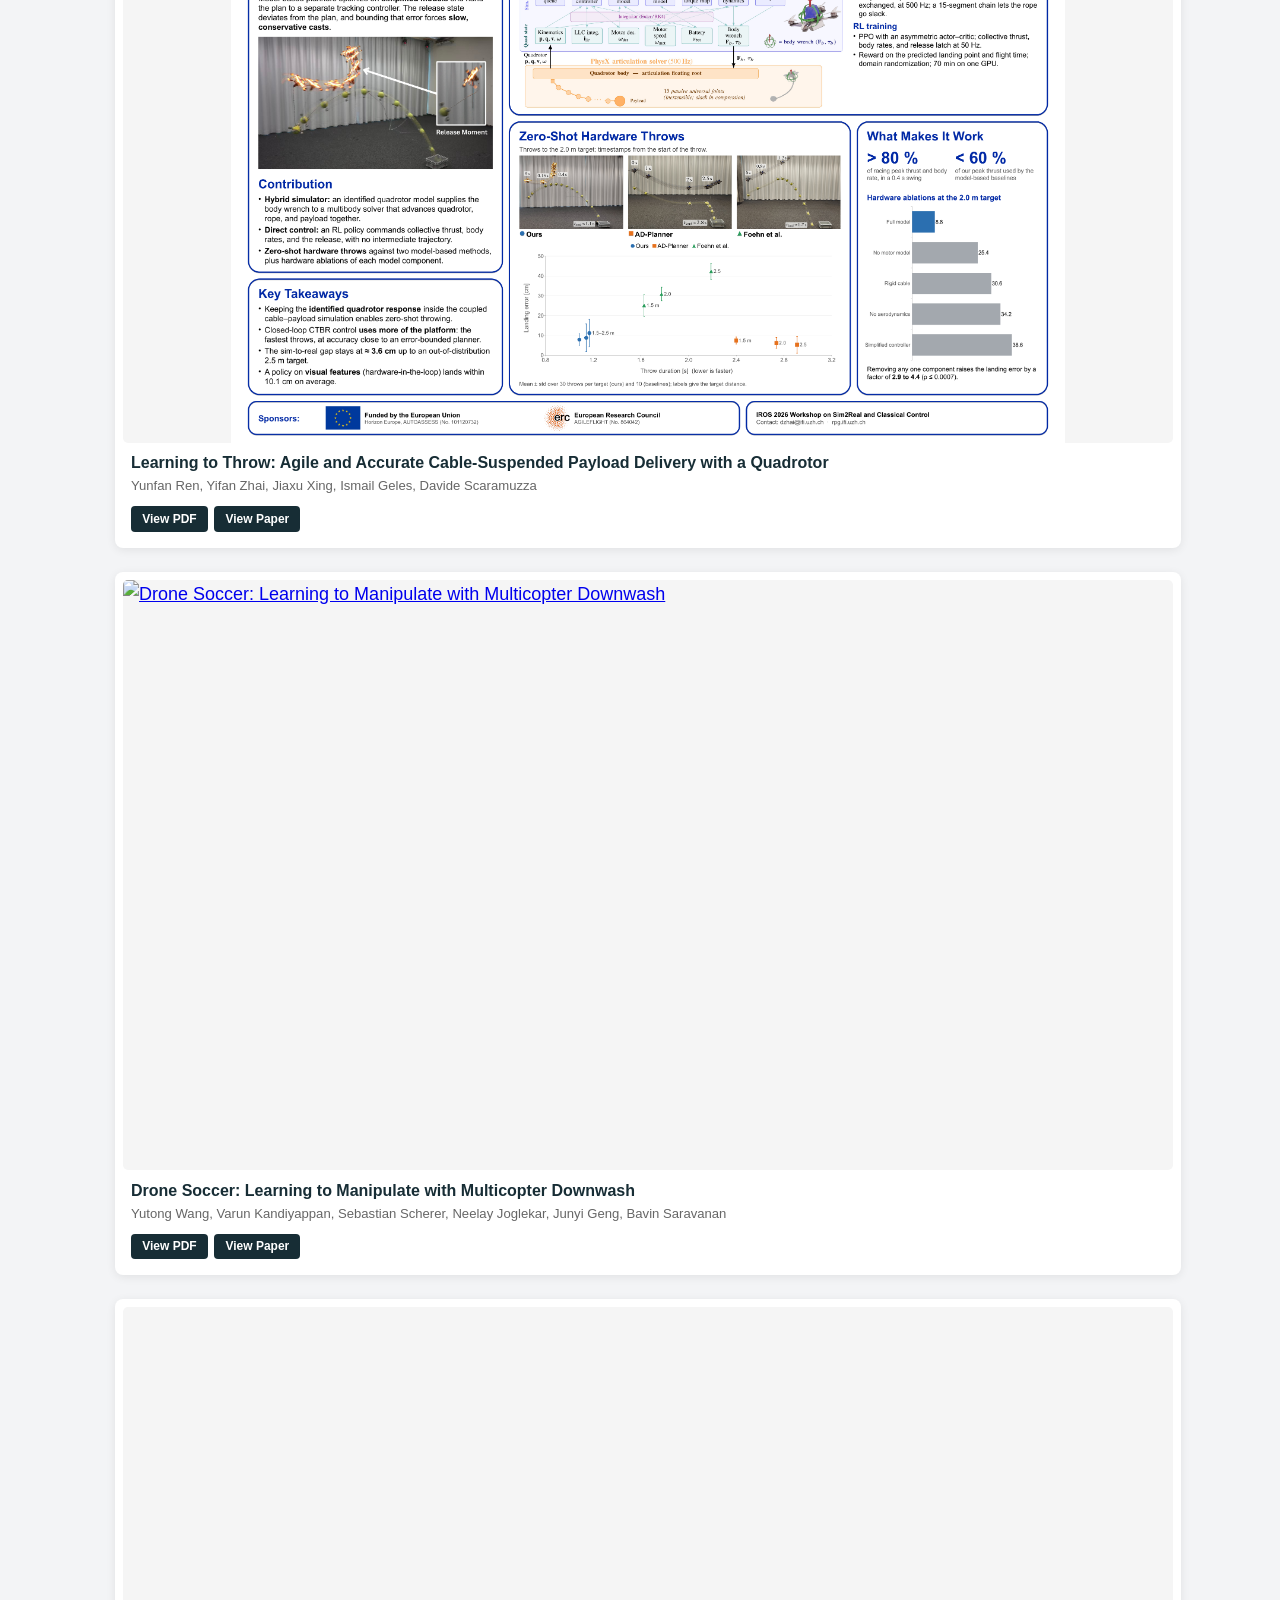
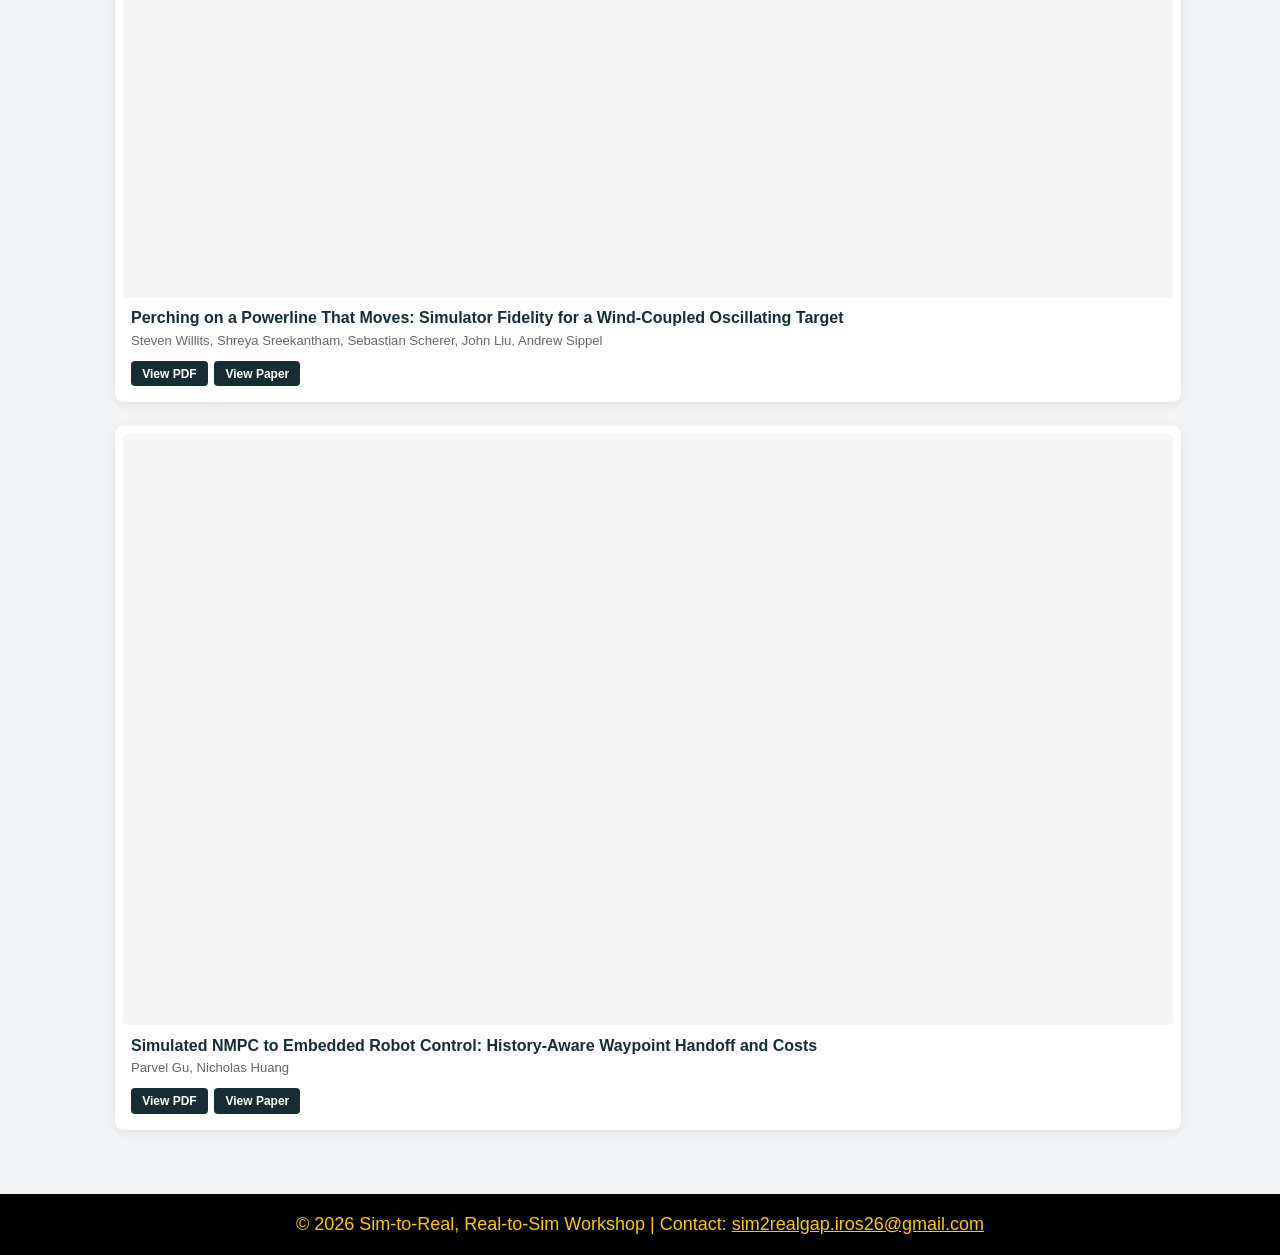
==== commit fea81d95: "Add files via upload" ====
--- a/posters.html
+++ b/posters.html
@@ -528,6 +528,98 @@
         <div class="poster-card landscape">
 
           <a
+            href="./images/posters/poster_32.pdf"
+            target="_blank"
+            rel="noopener noreferrer"
+          >
+            <img
+              src="./images/posters/poster_32.png"
+              alt="Drone Soccer: Learning to Manipulate with Multicopter Downwash"
+              loading="lazy"
+            >
+          </a>
+
+          <h3>
+            Drone Soccer: Learning to Manipulate with Multicopter Downwash
+          </h3>
+
+          <p>
+            Yutong Wang, Varun Kandiyappan, Sebastian Scherer, Neelay Joglekar, Junyi Geng, Bavin Saravanan
+          </p>
+        
+      <div class="poster-actions">
+    
+          <a
+            href="./images/posters/poster_32.pdf"
+            target="_blank"
+            rel="noopener noreferrer"
+            class="poster-pdf-link"
+          >
+            View PDF
+          </a>
+        
+          <a
+            href="https://openreview.net/forum?id=j9hYMWmsuU"
+            target="_blank"
+            rel="noopener noreferrer"
+            class="poster-openreview-link"
+          >
+            View Paper
+          </a>
+        
+      </div>
+    
+        </div>
+        
+        <div class="poster-card landscape">
+
+          <a
+            href="./images/posters/poster_34.pdf"
+            target="_blank"
+            rel="noopener noreferrer"
+          >
+            <img
+              src="./images/posters/poster_34.png"
+              alt="Perching on a Powerline That Moves: Simulator Fidelity for a Wind-Coupled Oscillating Target"
+              loading="lazy"
+            >
+          </a>
+
+          <h3>
+            Perching on a Powerline That Moves: Simulator Fidelity for a Wind-Coupled Oscillating Target
+          </h3>
+
+          <p>
+            Steven Willits, Shreya Sreekantham, Sebastian Scherer, John Liu, Andrew Sippel
+          </p>
+        
+      <div class="poster-actions">
+    
+          <a
+            href="./images/posters/poster_34.pdf"
+            target="_blank"
+            rel="noopener noreferrer"
+            class="poster-pdf-link"
+          >
+            View PDF
+          </a>
+        
+          <a
+            href="https://openreview.net/forum?id=bweGxX7Wv1"
+            target="_blank"
+            rel="noopener noreferrer"
+            class="poster-openreview-link"
+          >
+            View Paper
+          </a>
+        
+      </div>
+    
+        </div>
+        
+        <div class="poster-card landscape">
+
+          <a
             href="./images/posters/poster_37.pdf"
             target="_blank"
             rel="noopener noreferrer"
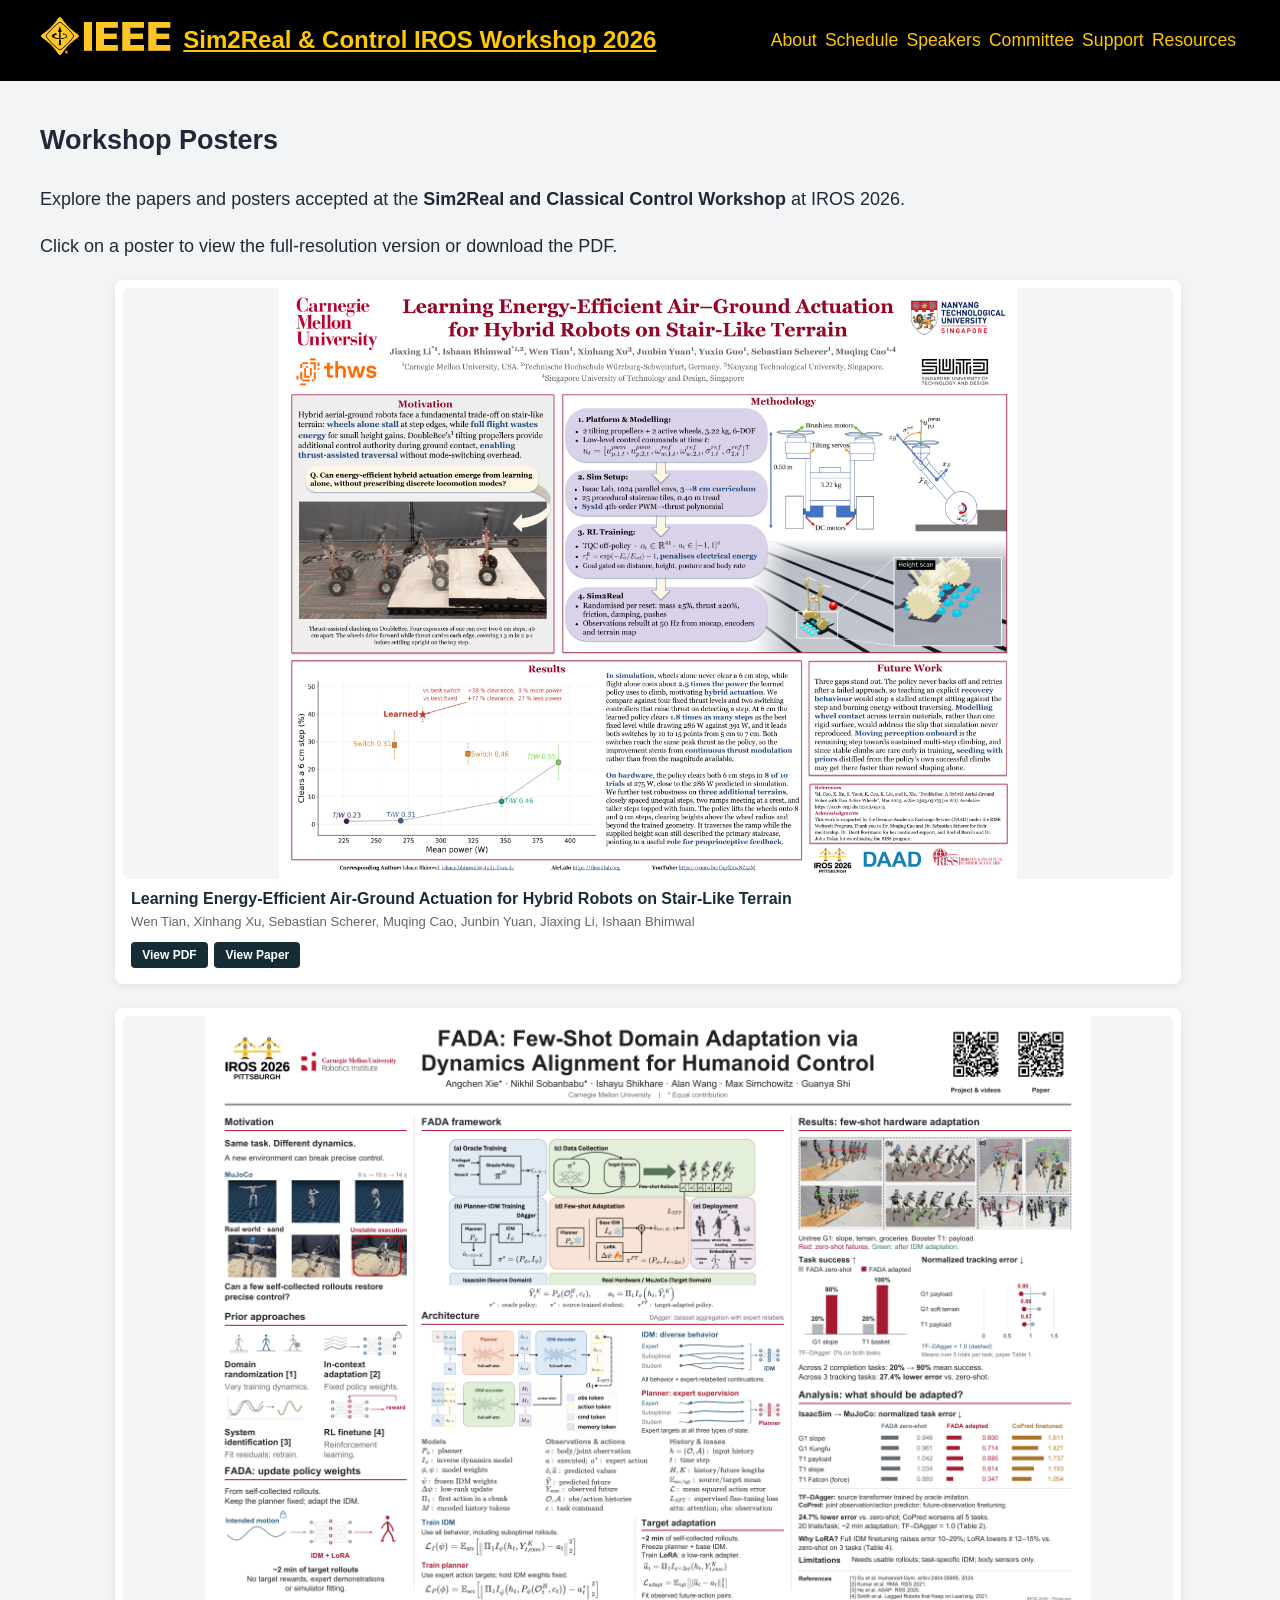
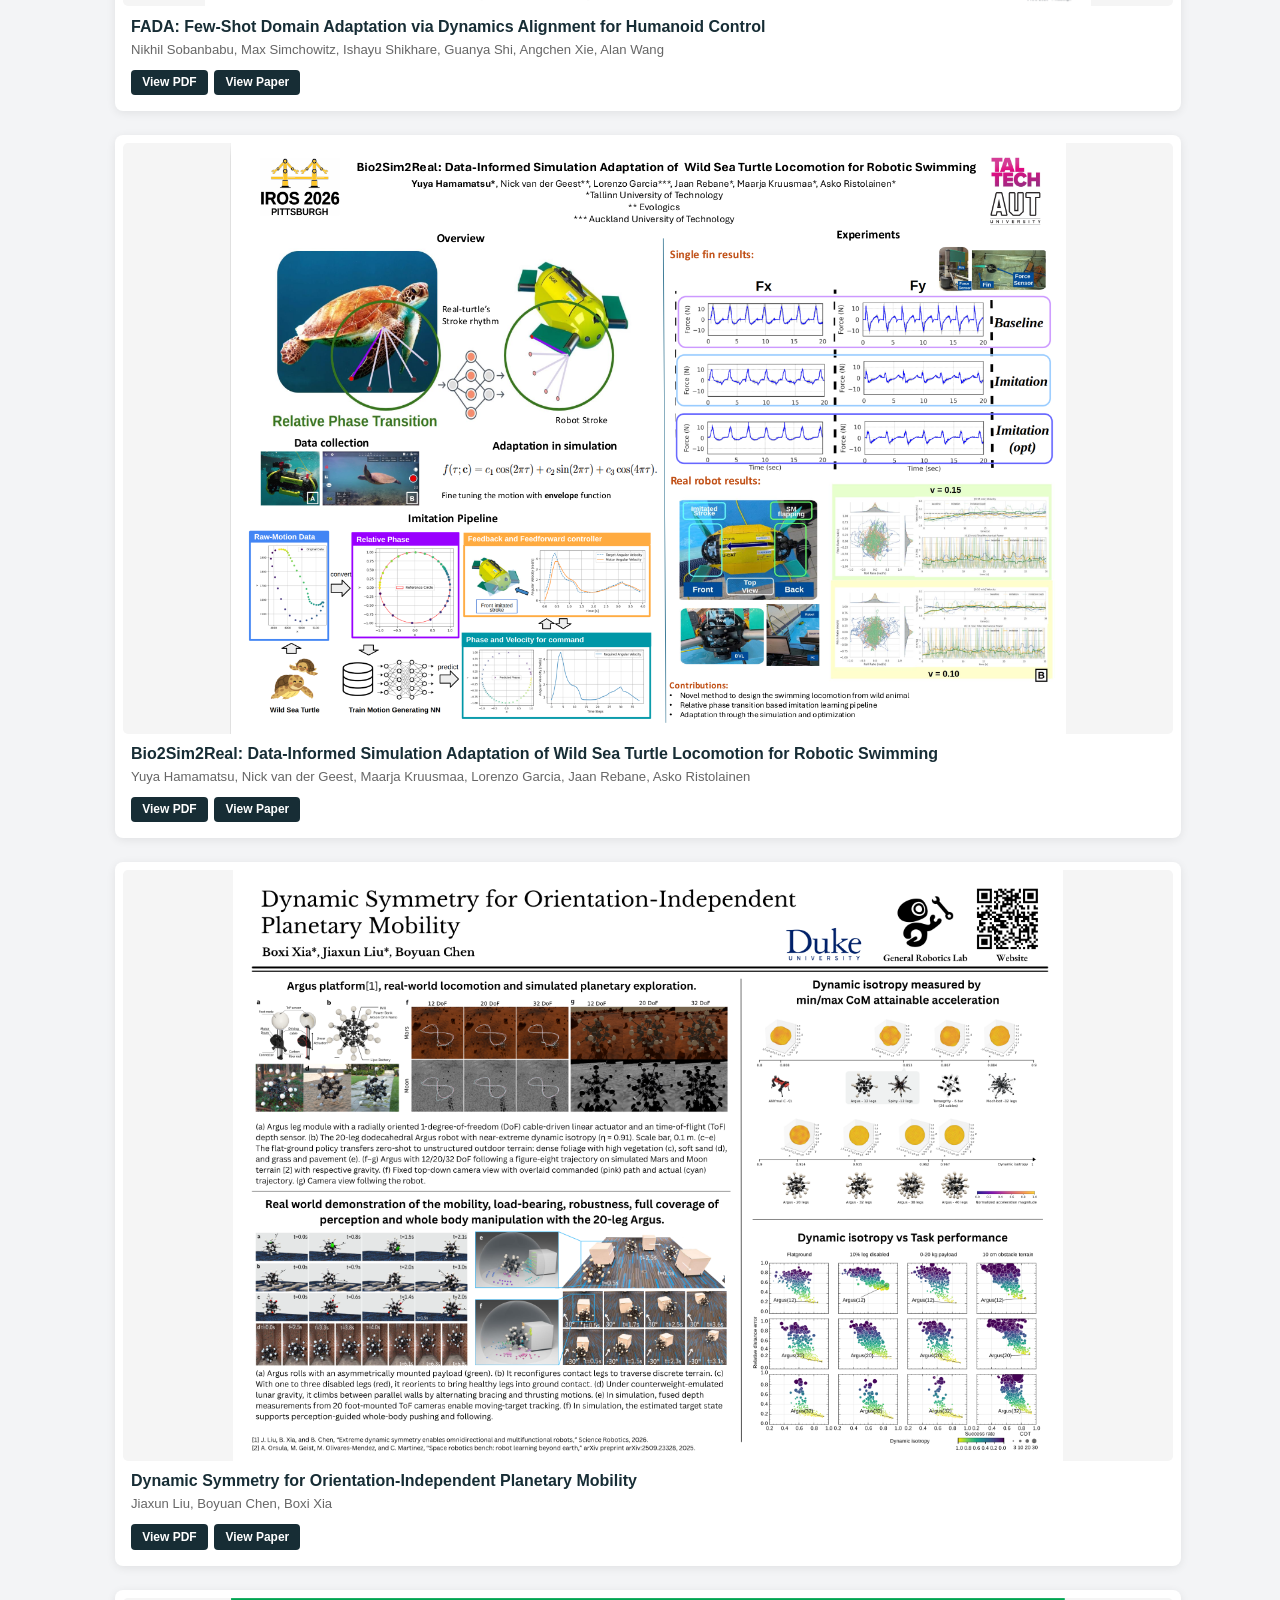
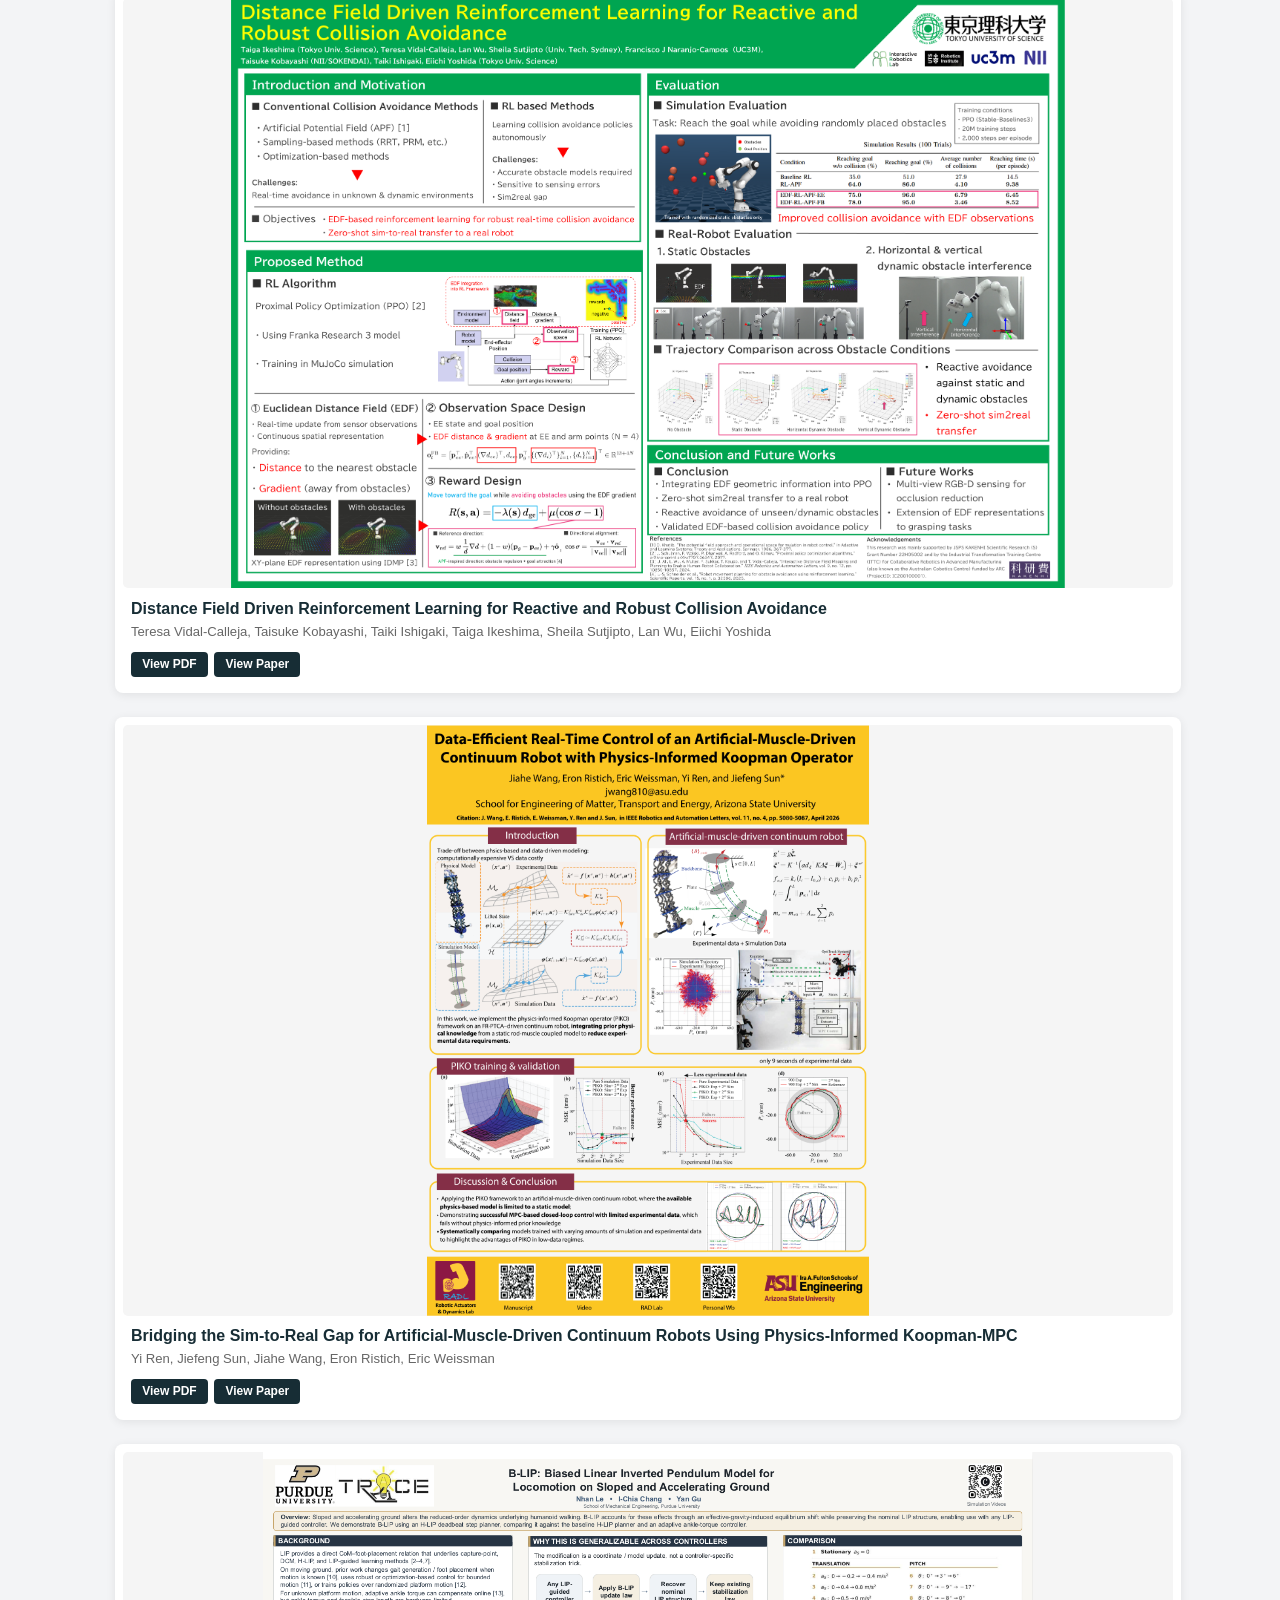
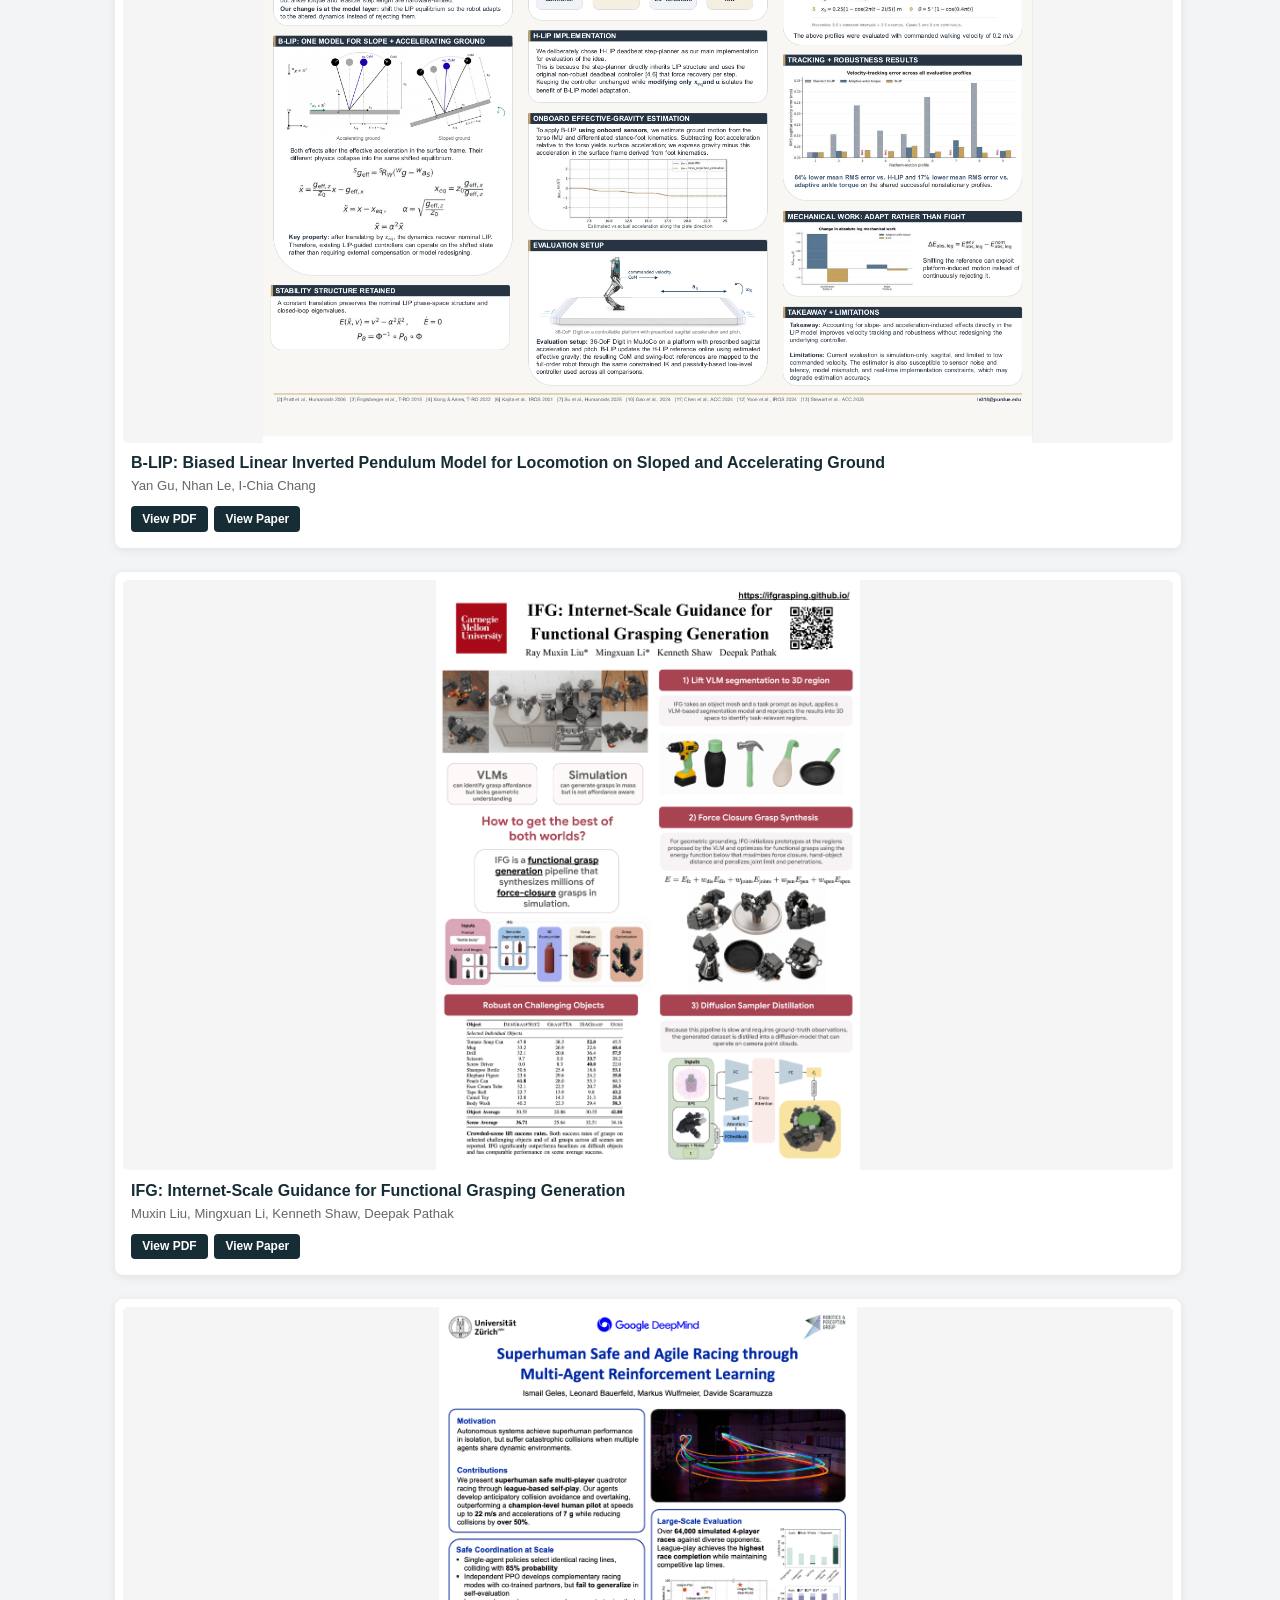
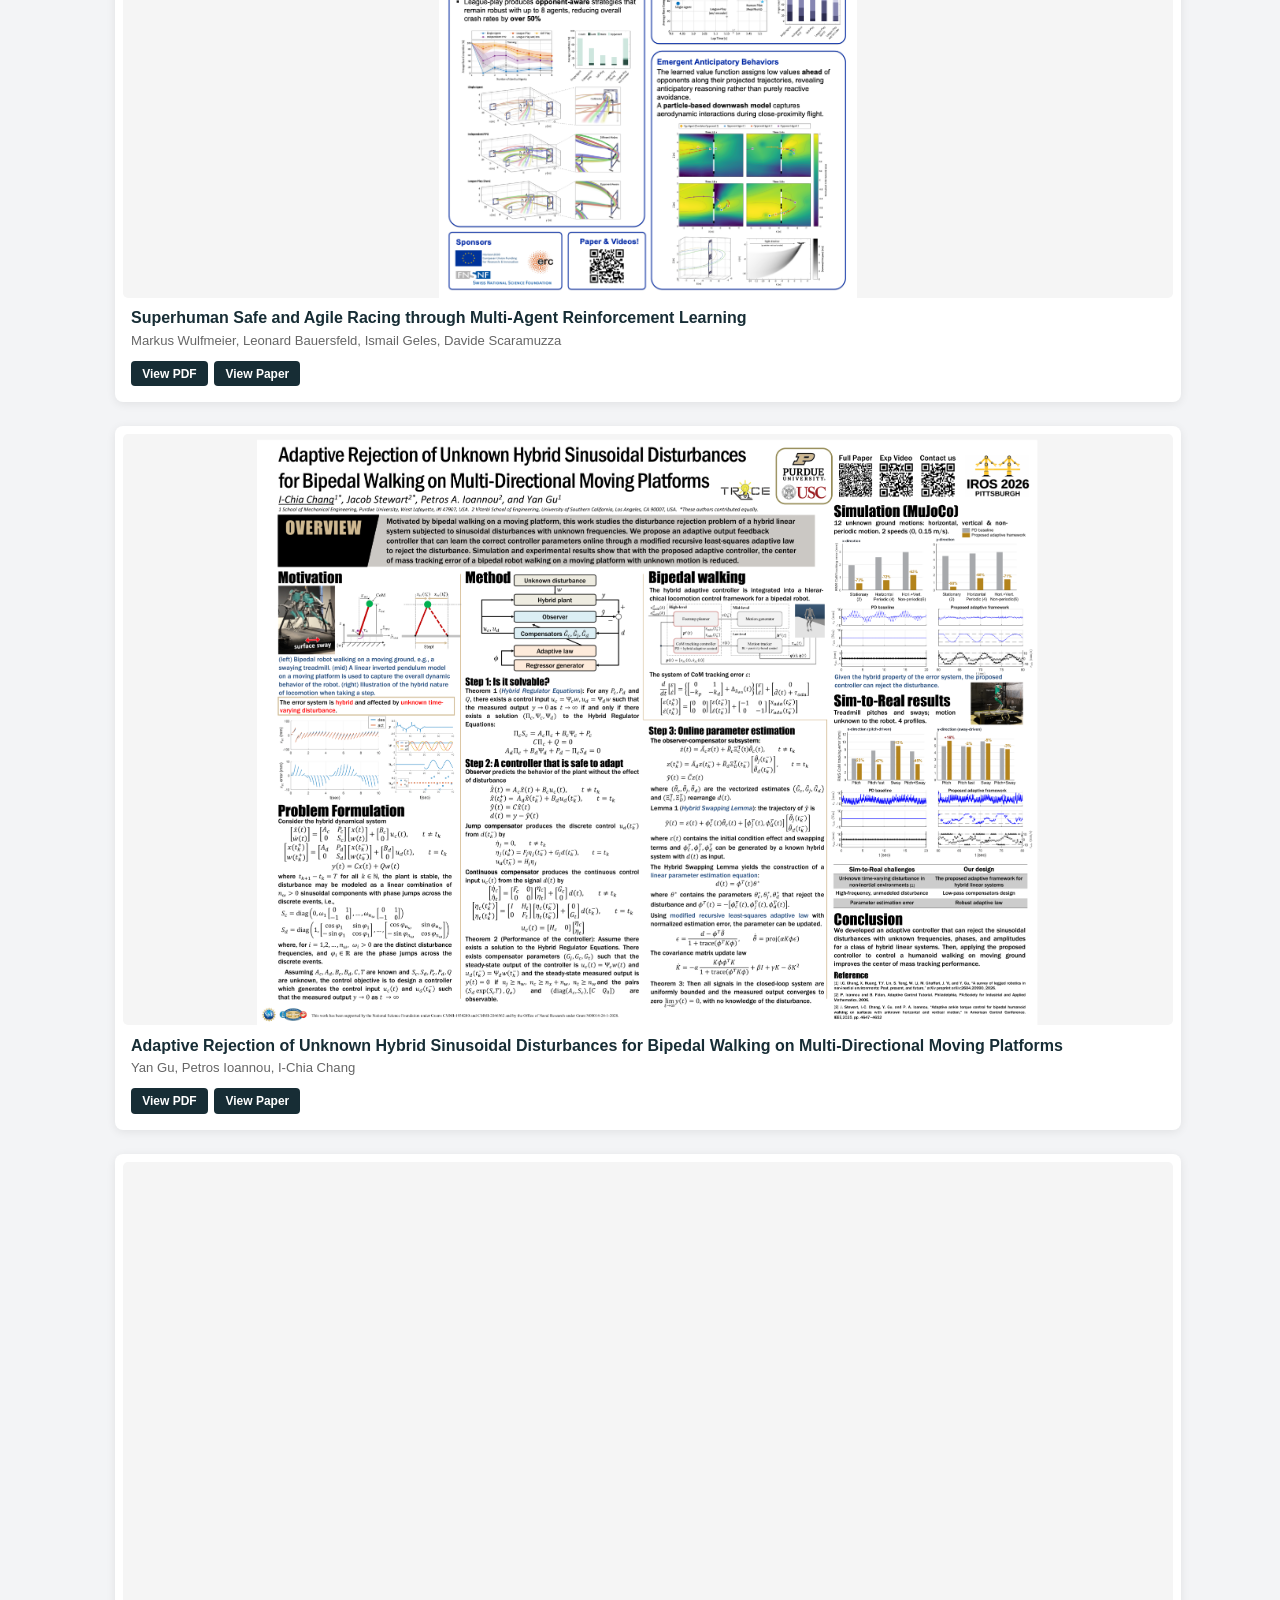
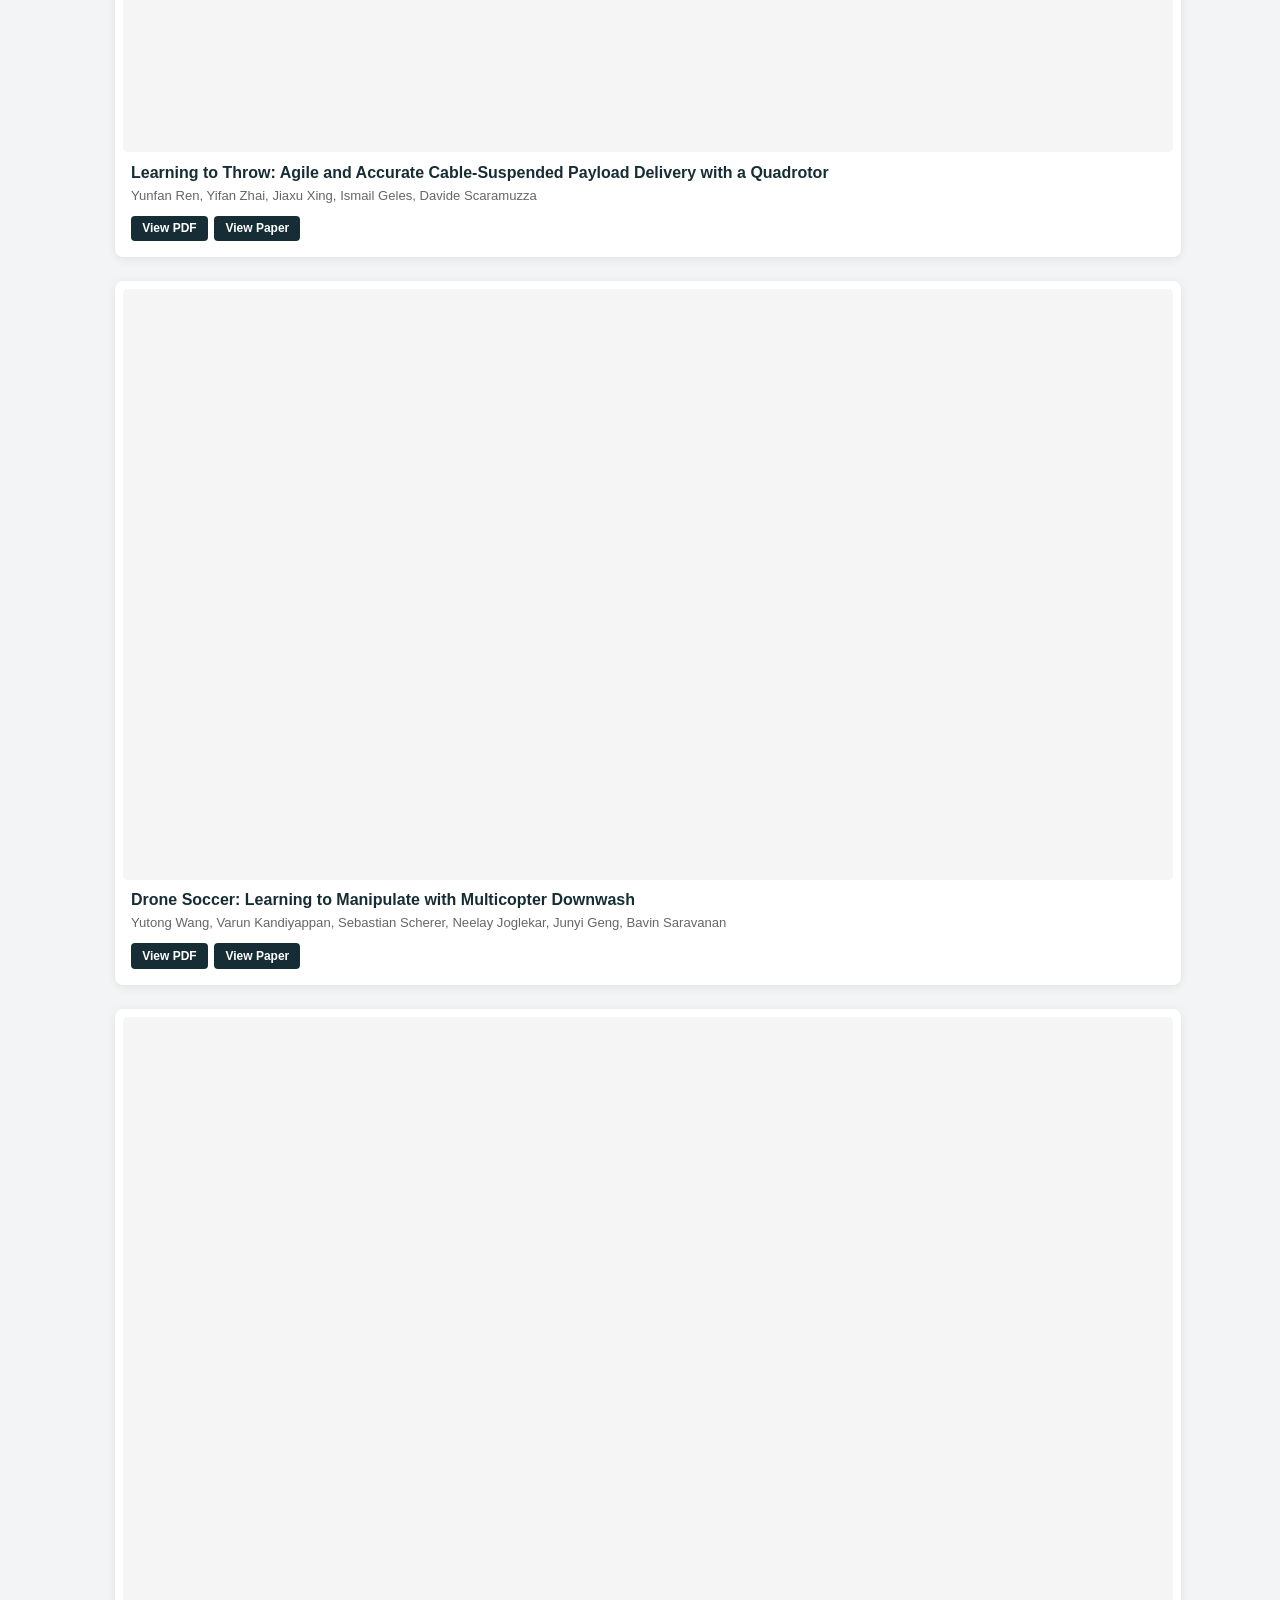
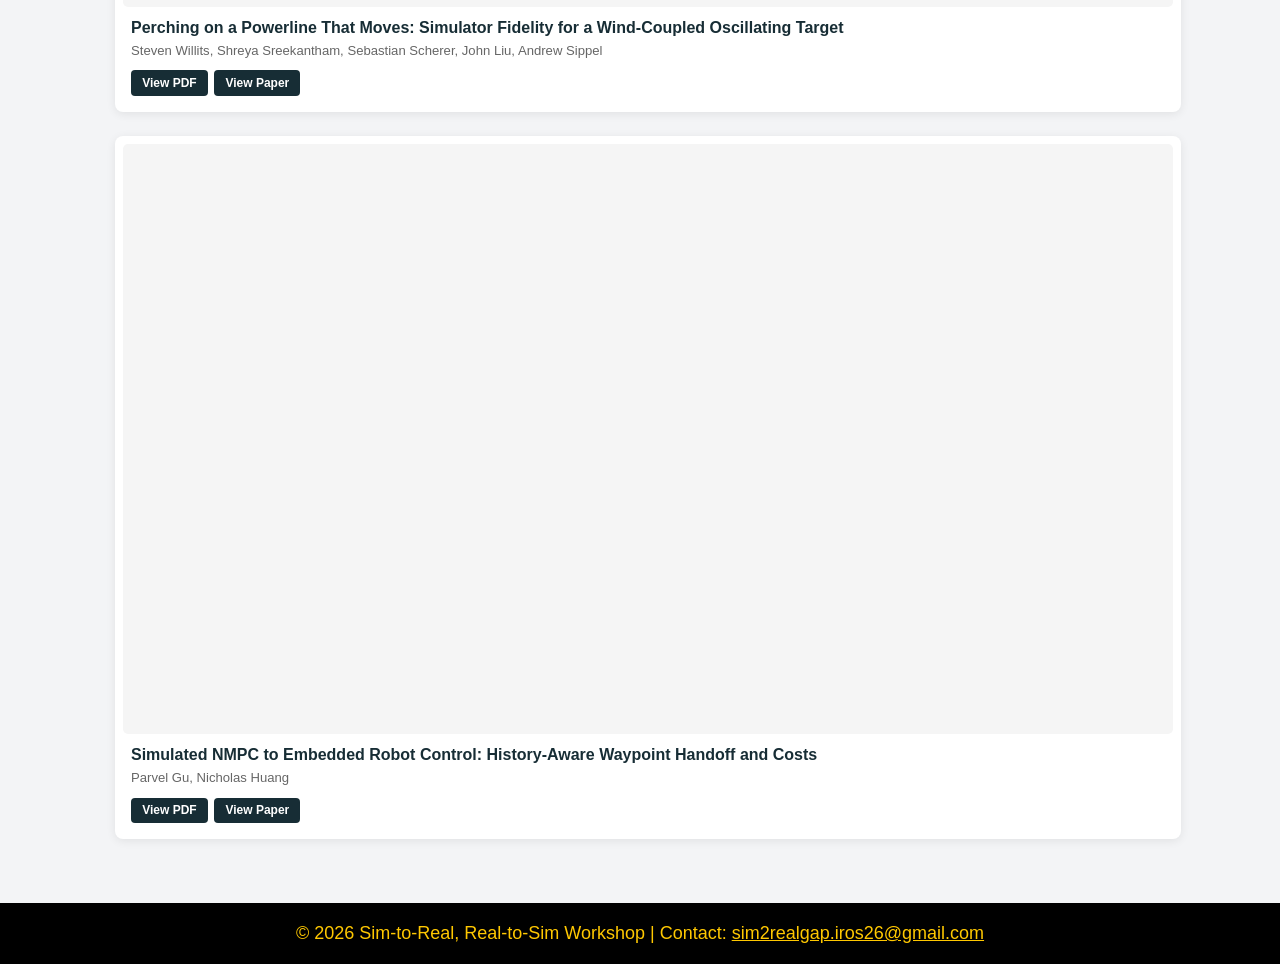
==== commit 455f8929: "Add files via upload" ====
--- a/posters.html
+++ b/posters.html
@@ -206,6 +206,98 @@
         <div class="poster-card landscape">
 
           <a
+            href="./images/posters/poster_10.pdf"
+            target="_blank"
+            rel="noopener noreferrer"
+          >
+            <img
+              src="./images/posters/poster_10.png"
+              alt="Learning Energy-Efficient Air-Ground Actuation for Hybrid Robots on Stair-Like Terrain"
+              loading="lazy"
+            >
+          </a>
+
+          <h3>
+            Learning Energy-Efficient Air-Ground Actuation for Hybrid Robots on Stair-Like Terrain
+          </h3>
+
+          <p>
+            Wen Tian, Xinhang Xu, Sebastian Scherer, Muqing Cao, Junbin Yuan, Jiaxing Li, Ishaan Bhimwal
+          </p>
+        
+      <div class="poster-actions">
+    
+          <a
+            href="./images/posters/poster_10.pdf"
+            target="_blank"
+            rel="noopener noreferrer"
+            class="poster-pdf-link"
+          >
+            View PDF
+          </a>
+        
+          <a
+            href="https://openreview.net/forum?id=1XPpQ298lX"
+            target="_blank"
+            rel="noopener noreferrer"
+            class="poster-openreview-link"
+          >
+            View Paper
+          </a>
+        
+      </div>
+    
+        </div>
+        
+        <div class="poster-card landscape">
+
+          <a
+            href="./images/posters/poster_12.pdf"
+            target="_blank"
+            rel="noopener noreferrer"
+          >
+            <img
+              src="./images/posters/poster_12.png"
+              alt="FADA: Few-Shot Domain Adaptation via Dynamics Alignment for Humanoid Control"
+              loading="lazy"
+            >
+          </a>
+
+          <h3>
+            FADA: Few-Shot Domain Adaptation via Dynamics Alignment for Humanoid Control
+          </h3>
+
+          <p>
+            Nikhil Sobanbabu, Max Simchowitz, Ishayu Shikhare, Guanya Shi, Angchen Xie, Alan Wang
+          </p>
+        
+      <div class="poster-actions">
+    
+          <a
+            href="./images/posters/poster_12.pdf"
+            target="_blank"
+            rel="noopener noreferrer"
+            class="poster-pdf-link"
+          >
+            View PDF
+          </a>
+        
+          <a
+            href="https://openreview.net/forum?id=NOqbCDCEtq"
+            target="_blank"
+            rel="noopener noreferrer"
+            class="poster-openreview-link"
+          >
+            View Paper
+          </a>
+        
+      </div>
+    
+        </div>
+        
+        <div class="poster-card landscape">
+
+          <a
             href="./images/posters/poster_18.pdf"
             target="_blank"
             rel="noopener noreferrer"
@@ -376,6 +468,98 @@
         
           <a
             href="https://openreview.net/forum?id=C9x1GMQRAo"
+            target="_blank"
+            rel="noopener noreferrer"
+            class="poster-openreview-link"
+          >
+            View Paper
+          </a>
+        
+      </div>
+    
+        </div>
+        
+        <div class="poster-card landscape">
+
+          <a
+            href="./images/posters/poster_27.pdf"
+            target="_blank"
+            rel="noopener noreferrer"
+          >
+            <img
+              src="./images/posters/poster_27.png"
+              alt="B-LIP: Biased Linear Inverted Pendulum Model for Locomotion on Sloped and Accelerating Ground"
+              loading="lazy"
+            >
+          </a>
+
+          <h3>
+            B-LIP: Biased Linear Inverted Pendulum Model for Locomotion on Sloped and Accelerating Ground
+          </h3>
+
+          <p>
+            Yan Gu, Nhan Le, I-Chia Chang
+          </p>
+        
+      <div class="poster-actions">
+    
+          <a
+            href="./images/posters/poster_27.pdf"
+            target="_blank"
+            rel="noopener noreferrer"
+            class="poster-pdf-link"
+          >
+            View PDF
+          </a>
+        
+          <a
+            href="https://openreview.net/forum?id=ybyVDO37w5"
+            target="_blank"
+            rel="noopener noreferrer"
+            class="poster-openreview-link"
+          >
+            View Paper
+          </a>
+        
+      </div>
+    
+        </div>
+        
+        <div class="poster-card landscape">
+
+          <a
+            href="./images/posters/poster_28.pdf"
+            target="_blank"
+            rel="noopener noreferrer"
+          >
+            <img
+              src="./images/posters/poster_28.png"
+              alt="IFG: Internet-Scale Guidance for Functional Grasping Generation"
+              loading="lazy"
+            >
+          </a>
+
+          <h3>
+            IFG: Internet-Scale Guidance for Functional Grasping Generation
+          </h3>
+
+          <p>
+            Muxin Liu, Mingxuan Li, Kenneth Shaw, Deepak Pathak
+          </p>
+        
+      <div class="poster-actions">
+    
+          <a
+            href="./images/posters/poster_28.pdf"
+            target="_blank"
+            rel="noopener noreferrer"
+            class="poster-pdf-link"
+          >
+            View PDF
+          </a>
+        
+          <a
+            href="https://openreview.net/forum?id=odxEd2wB4c"
             target="_blank"
             rel="noopener noreferrer"
             class="poster-openreview-link"
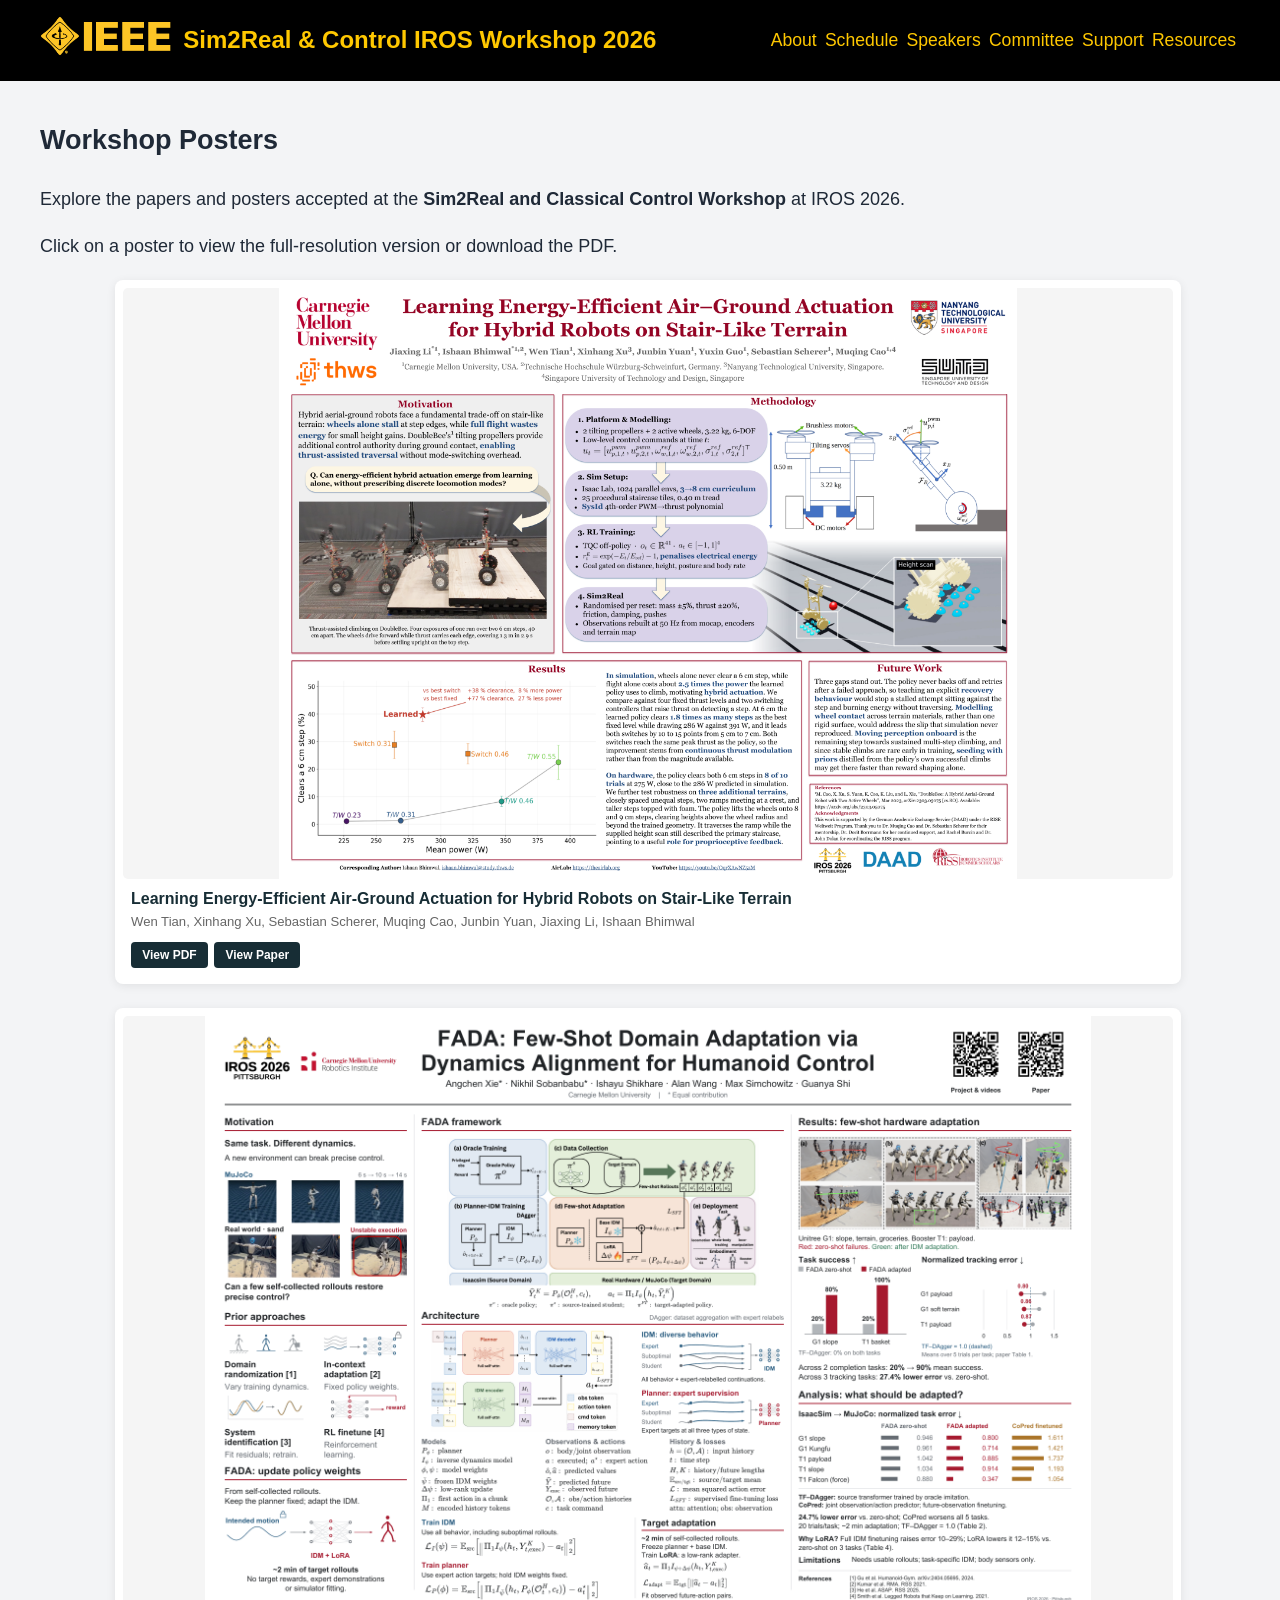
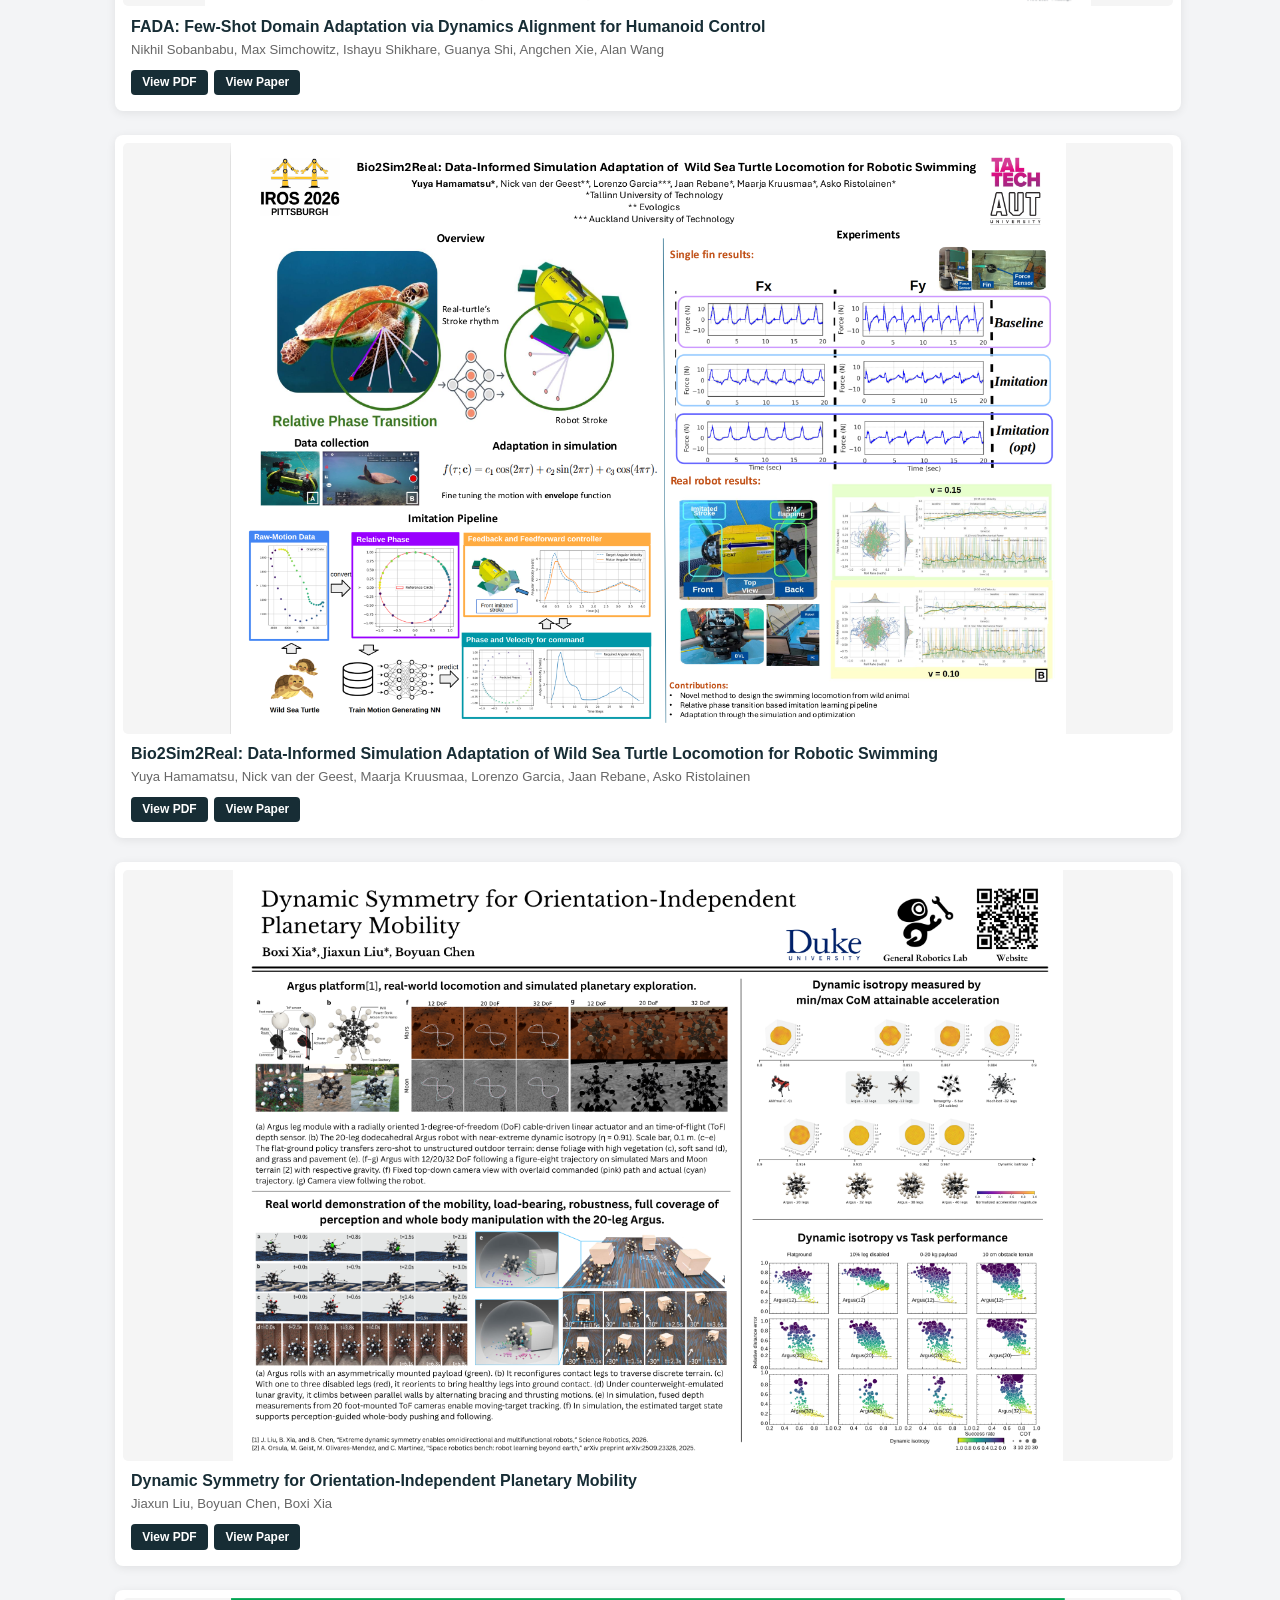
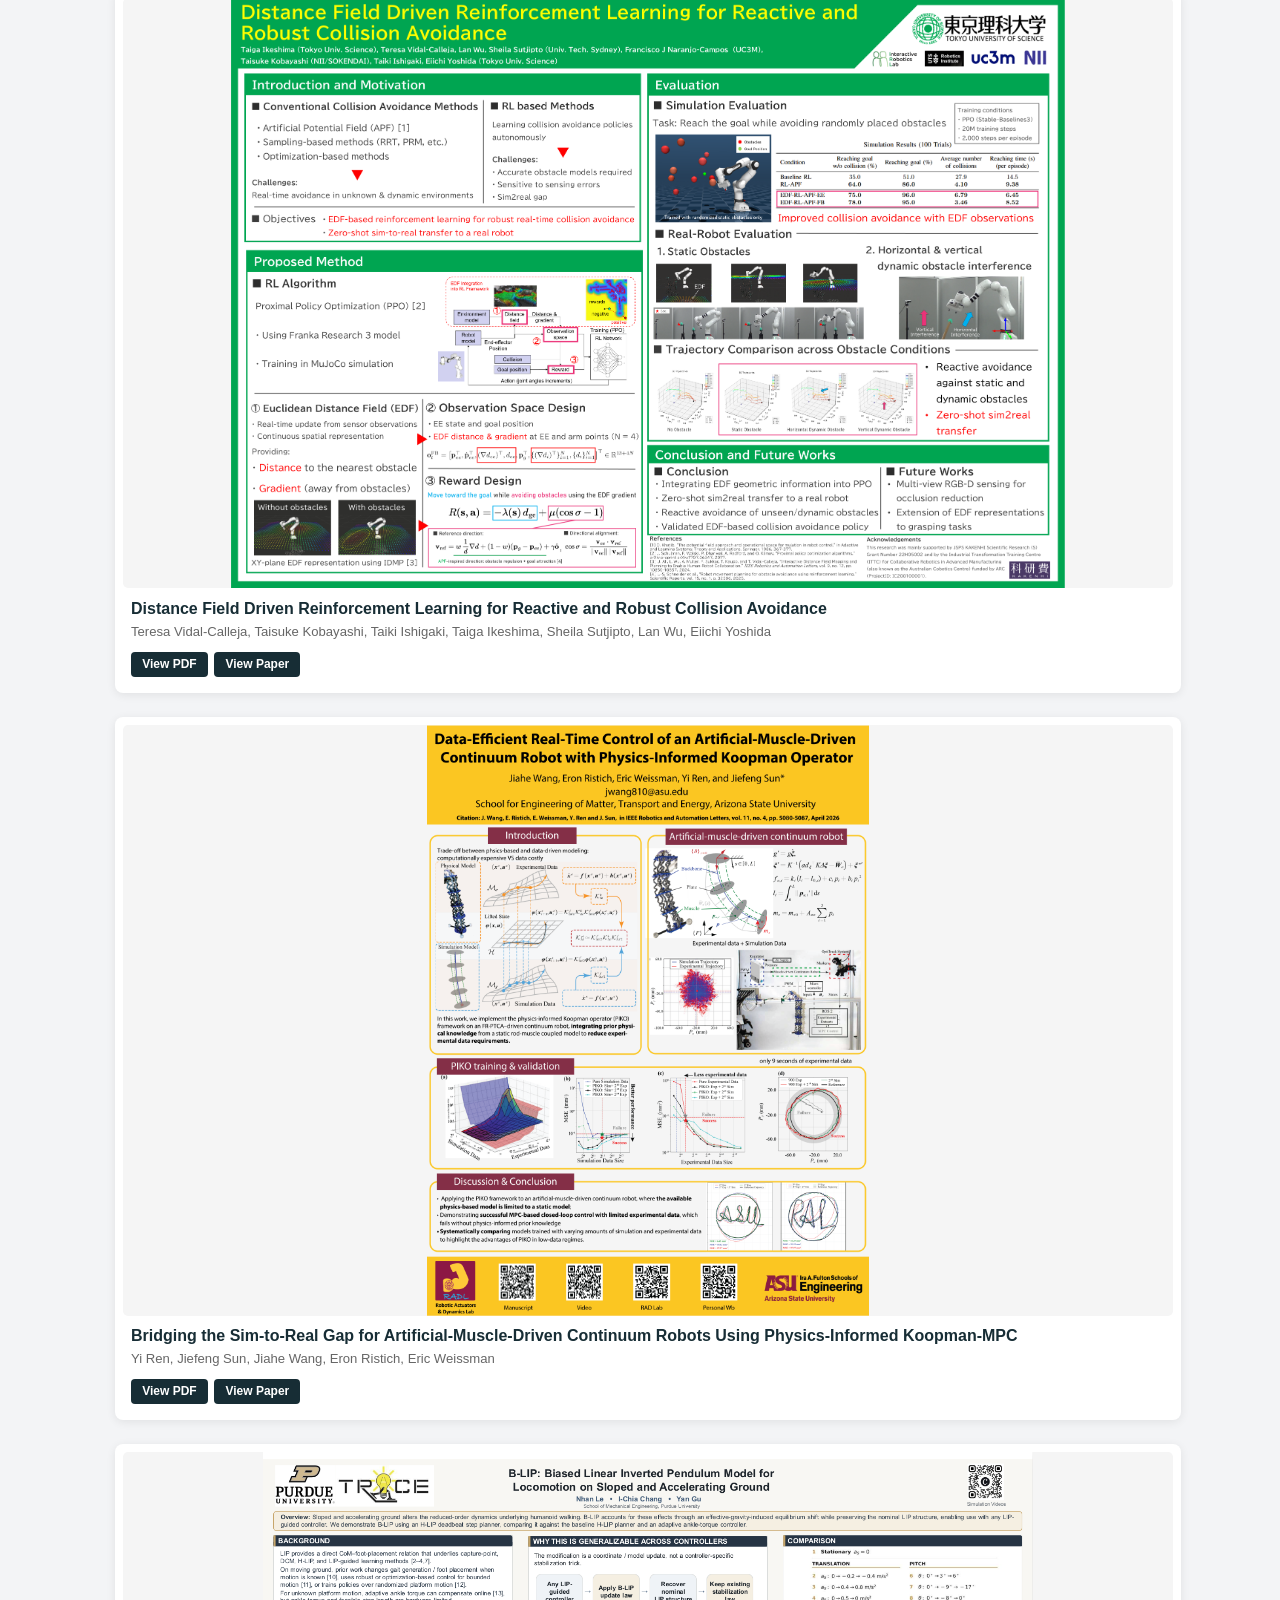
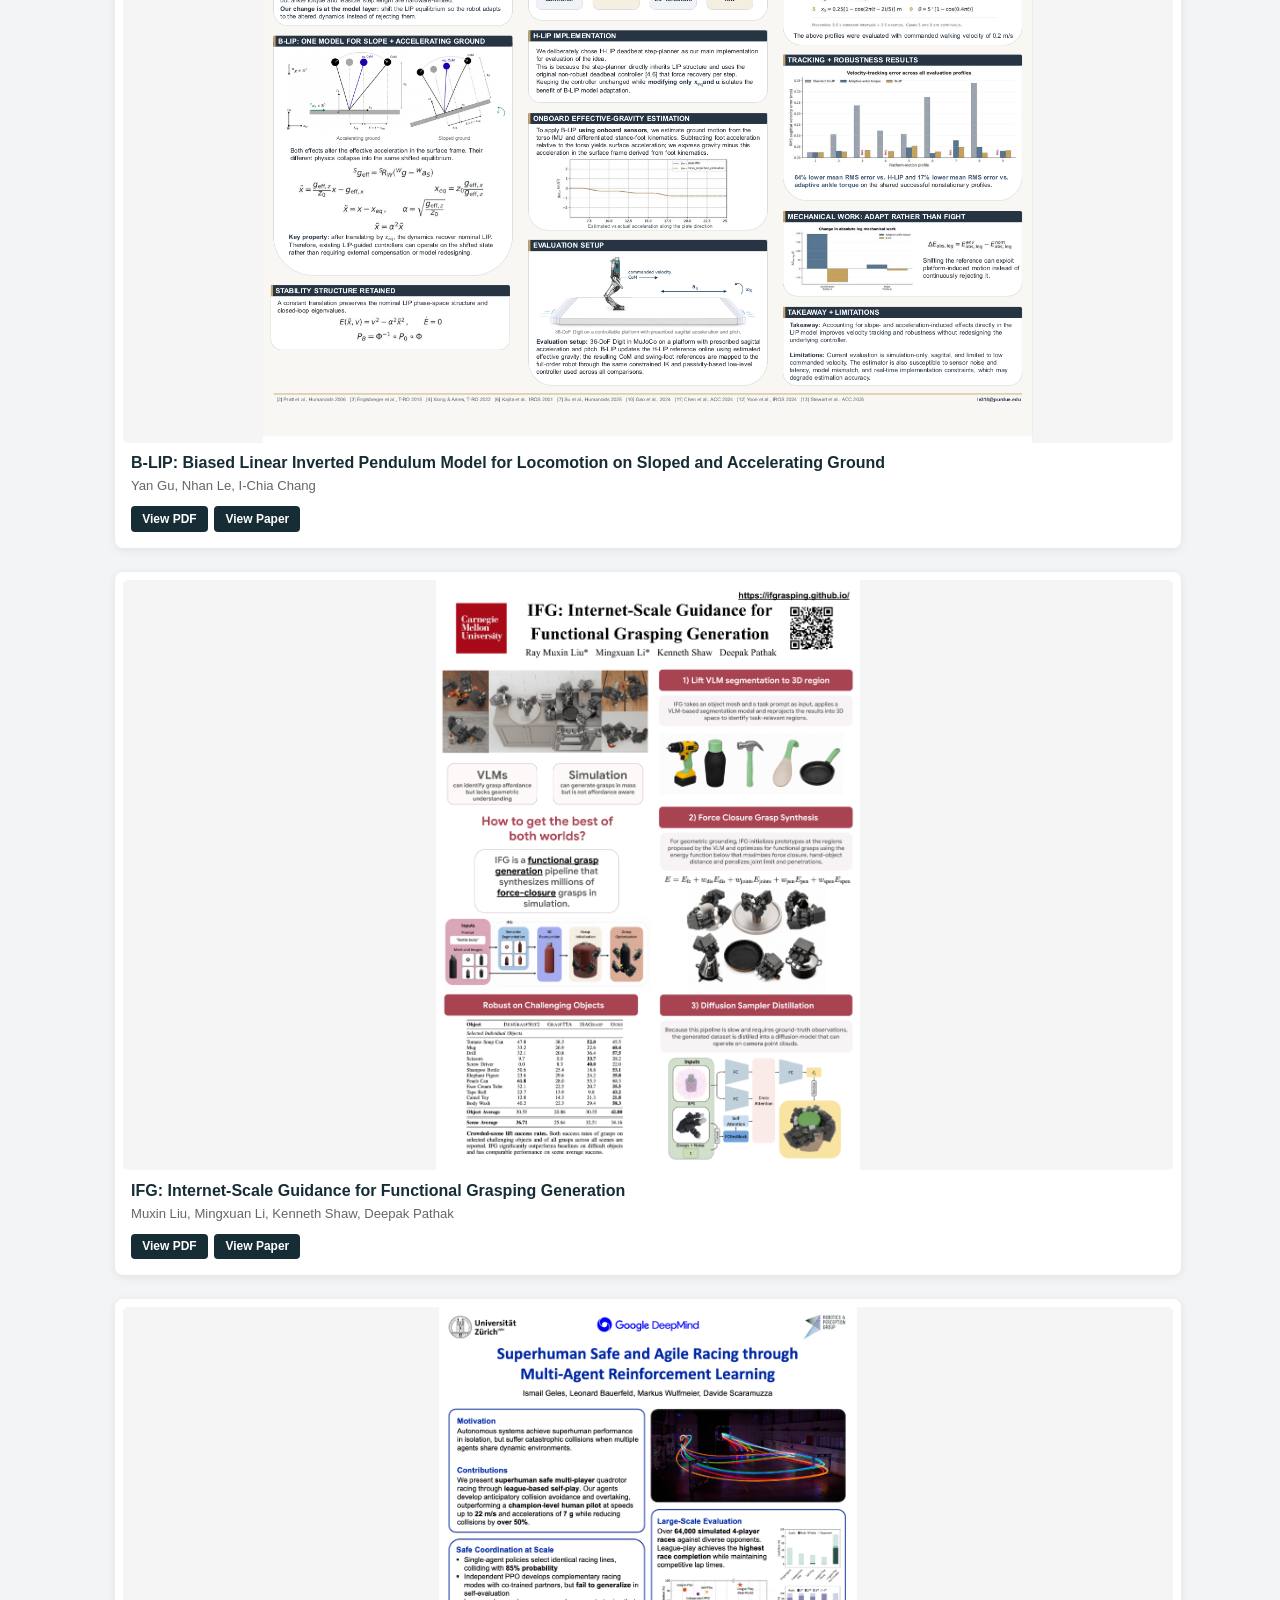
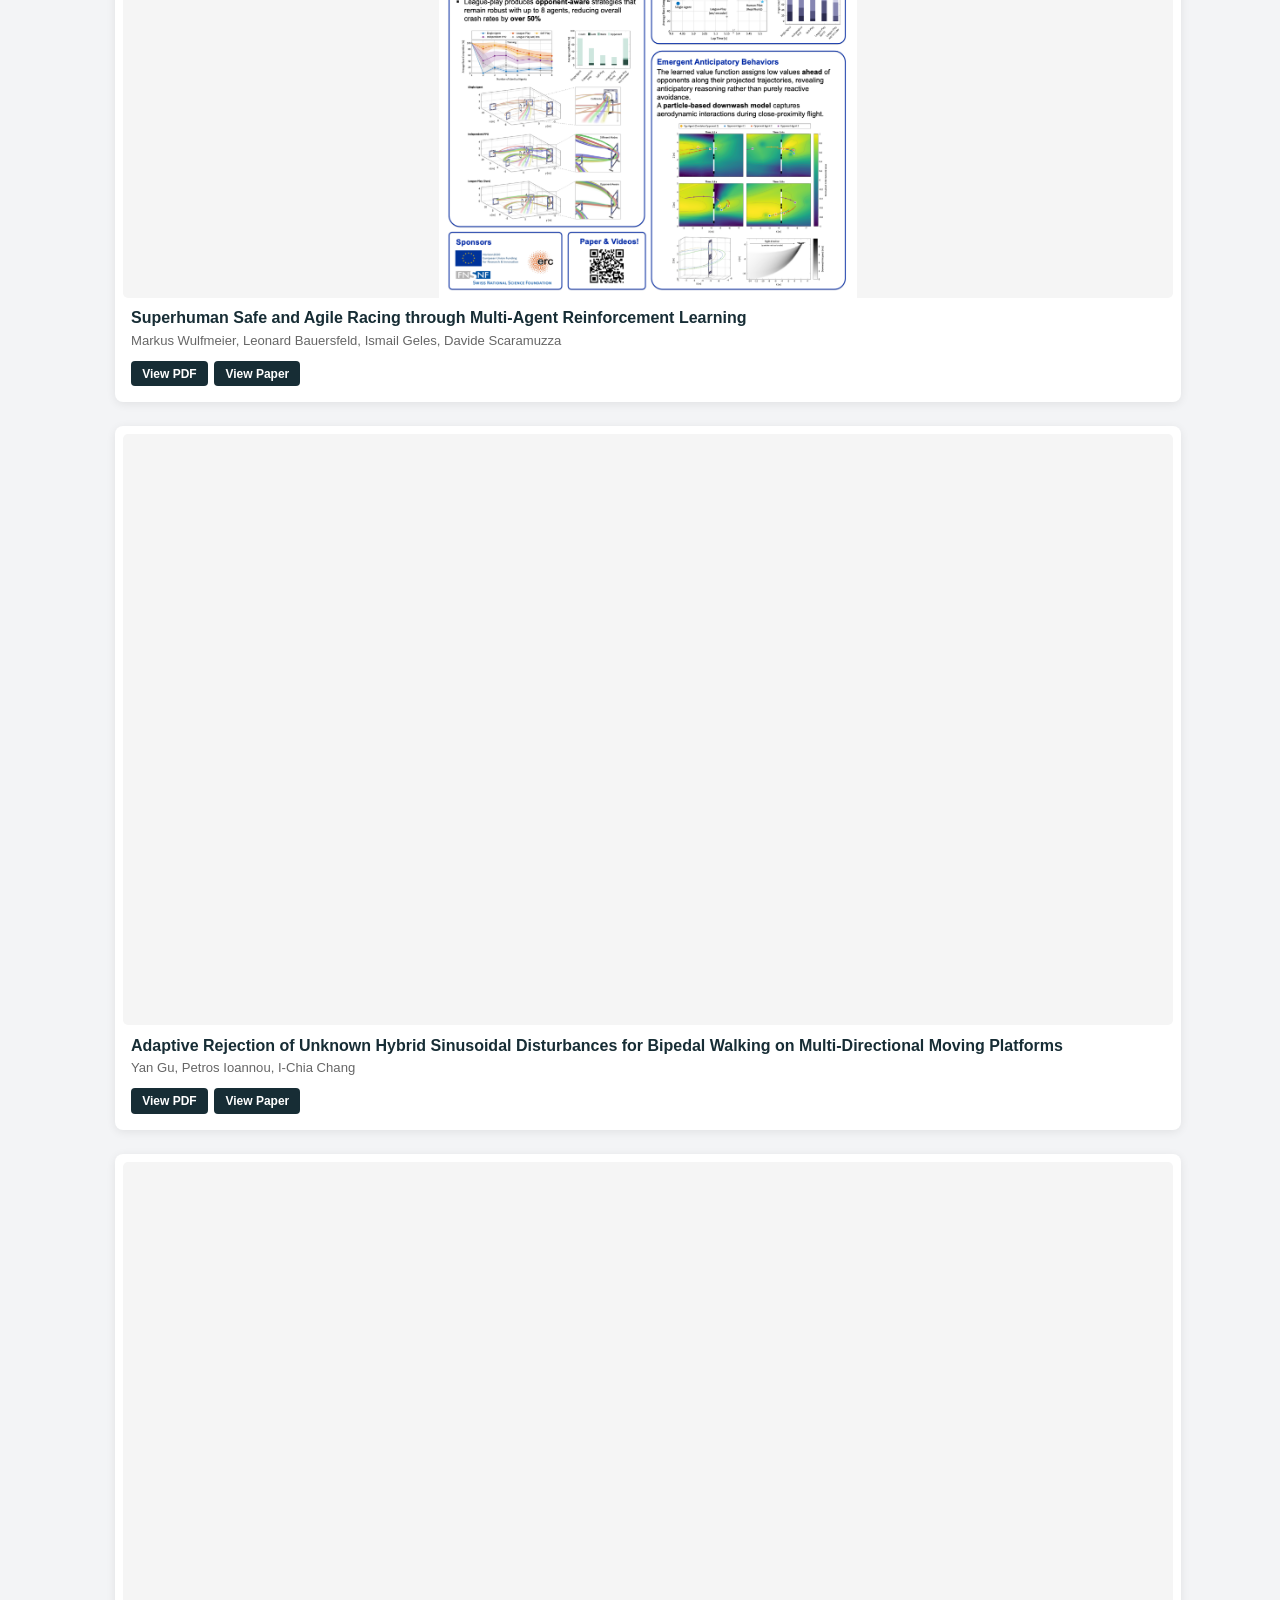
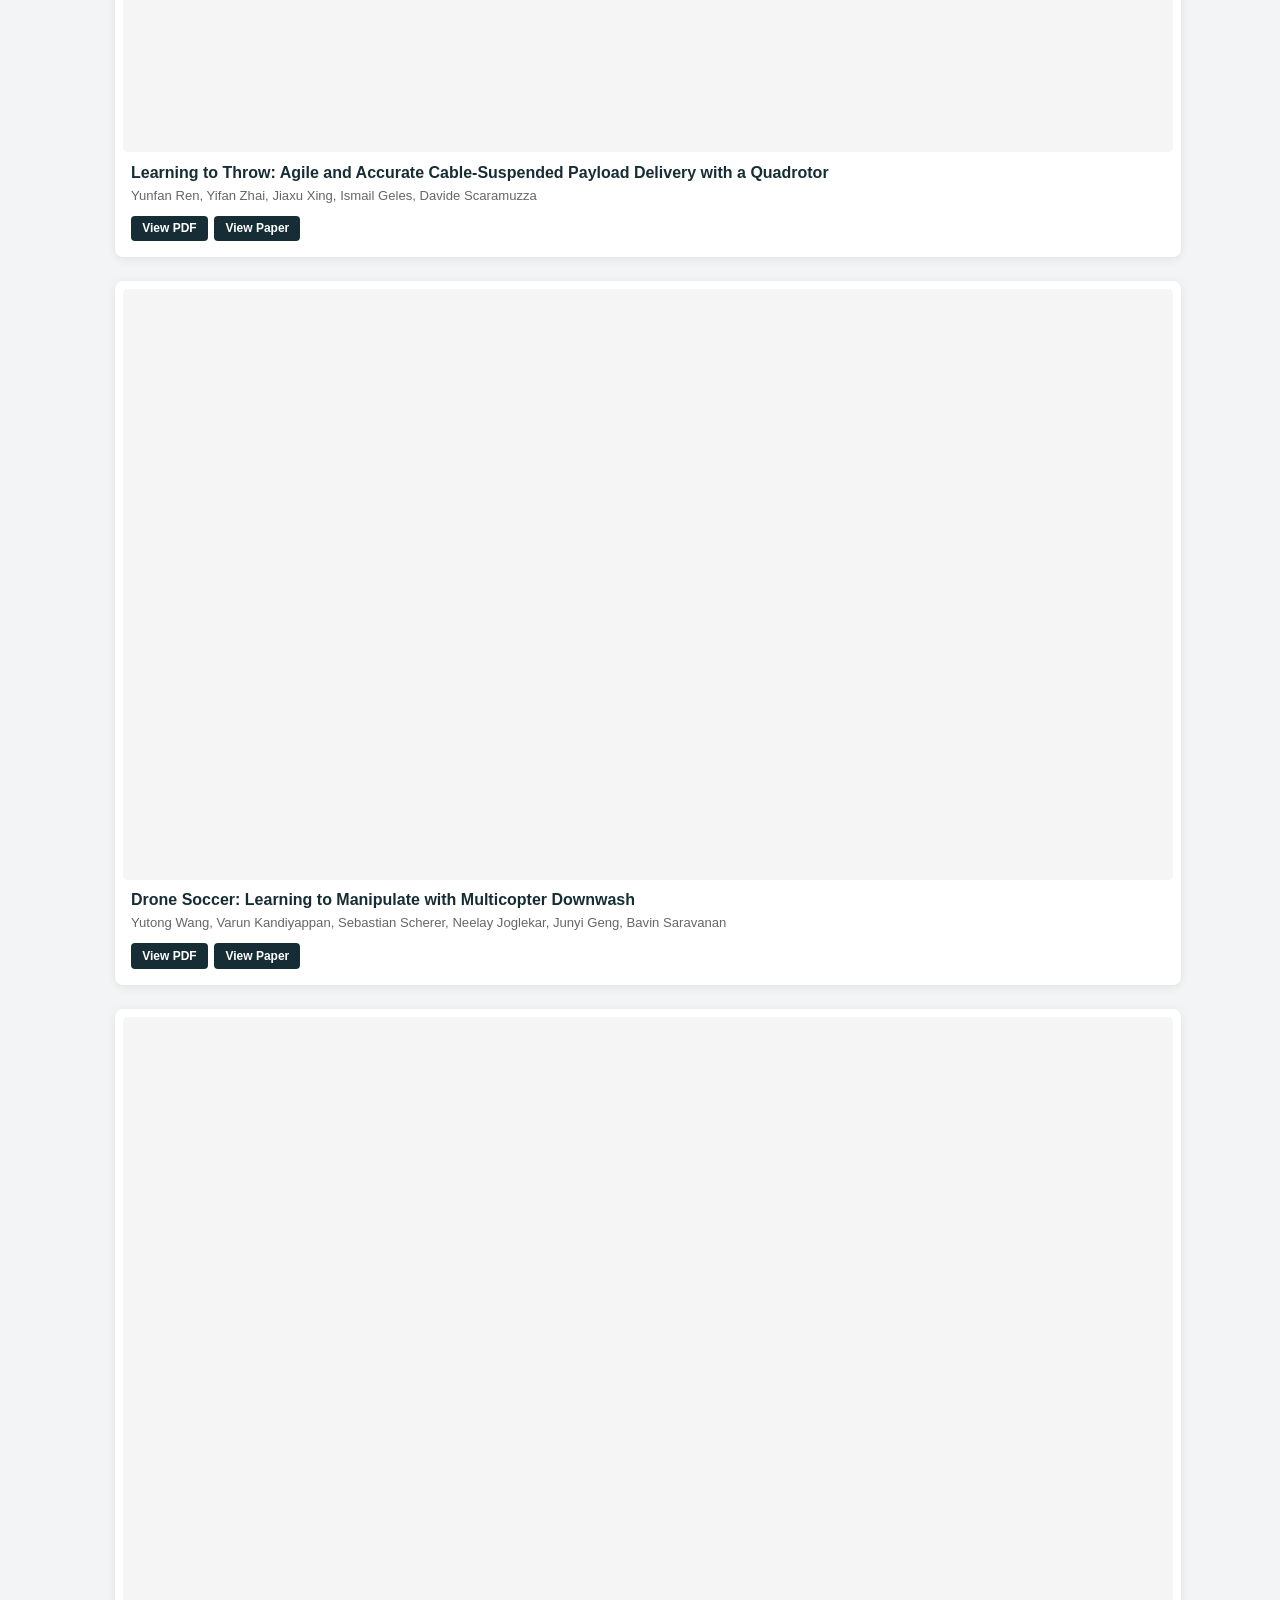
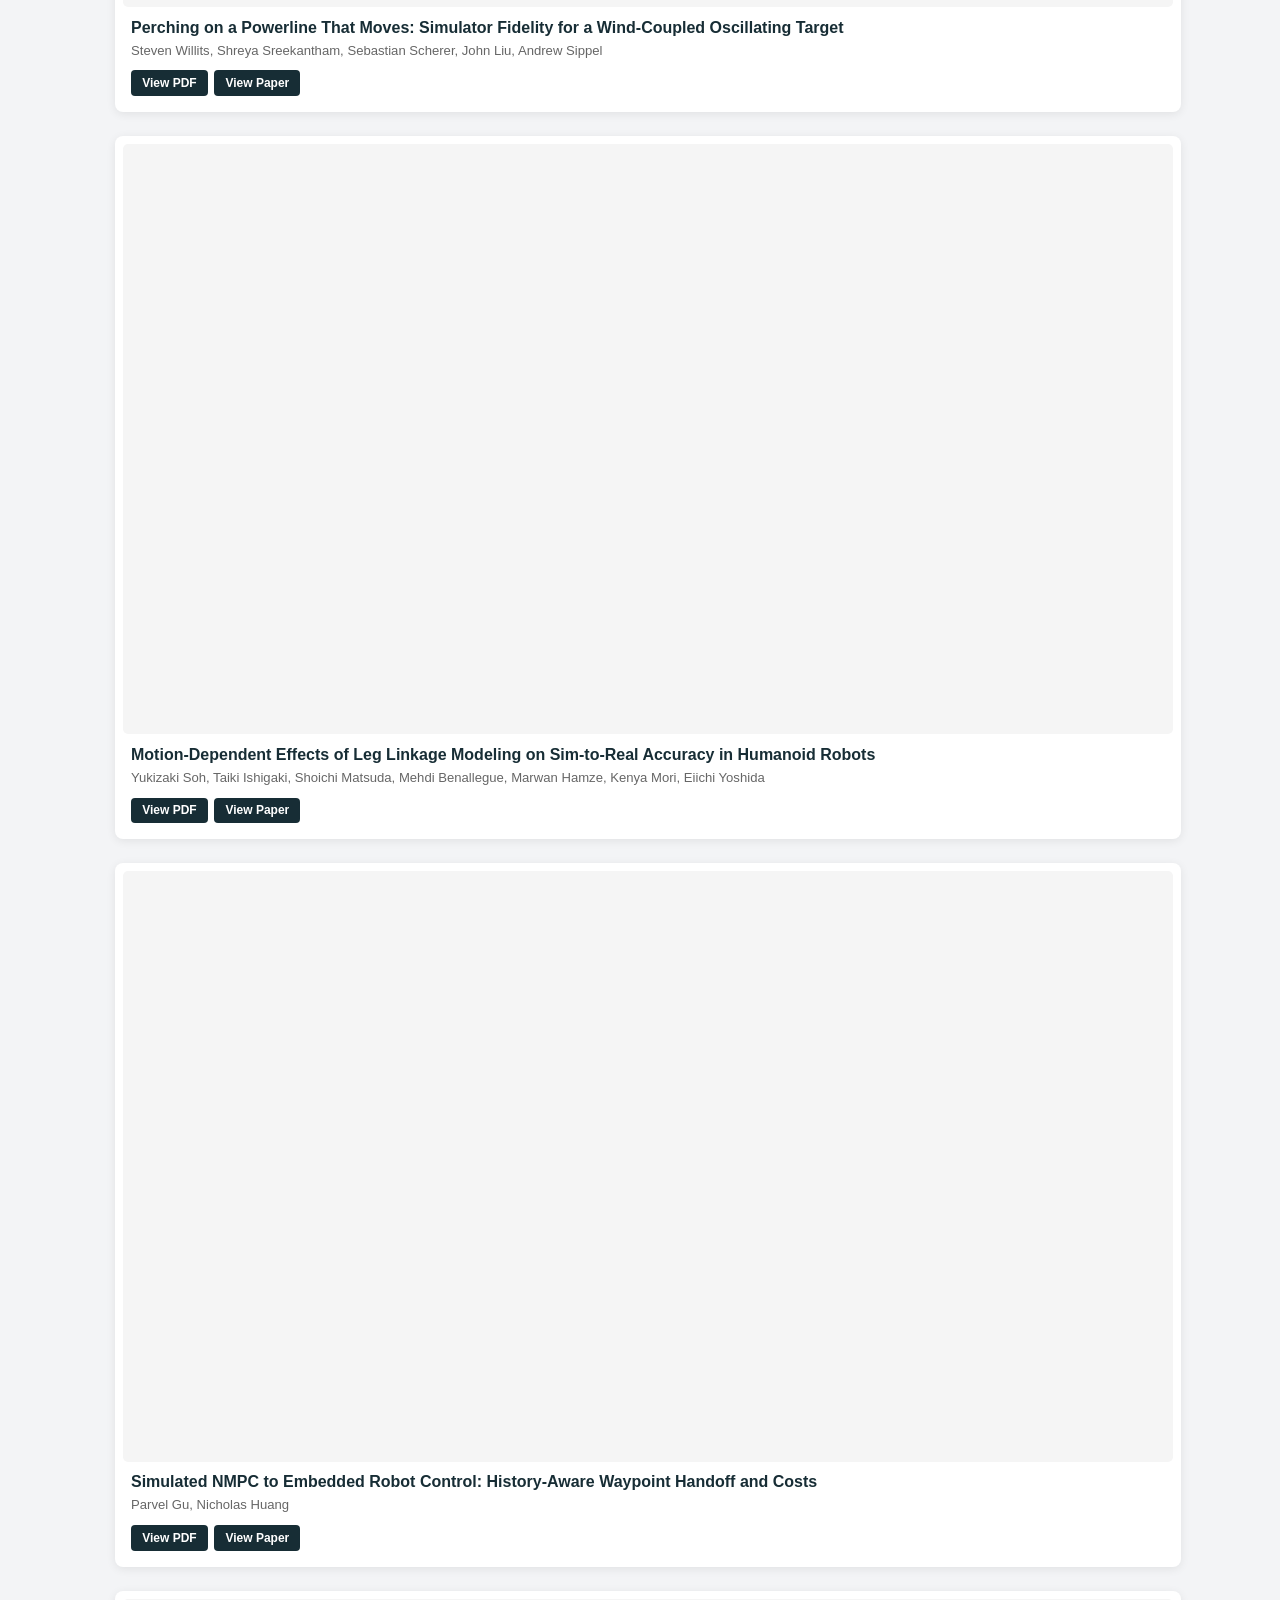
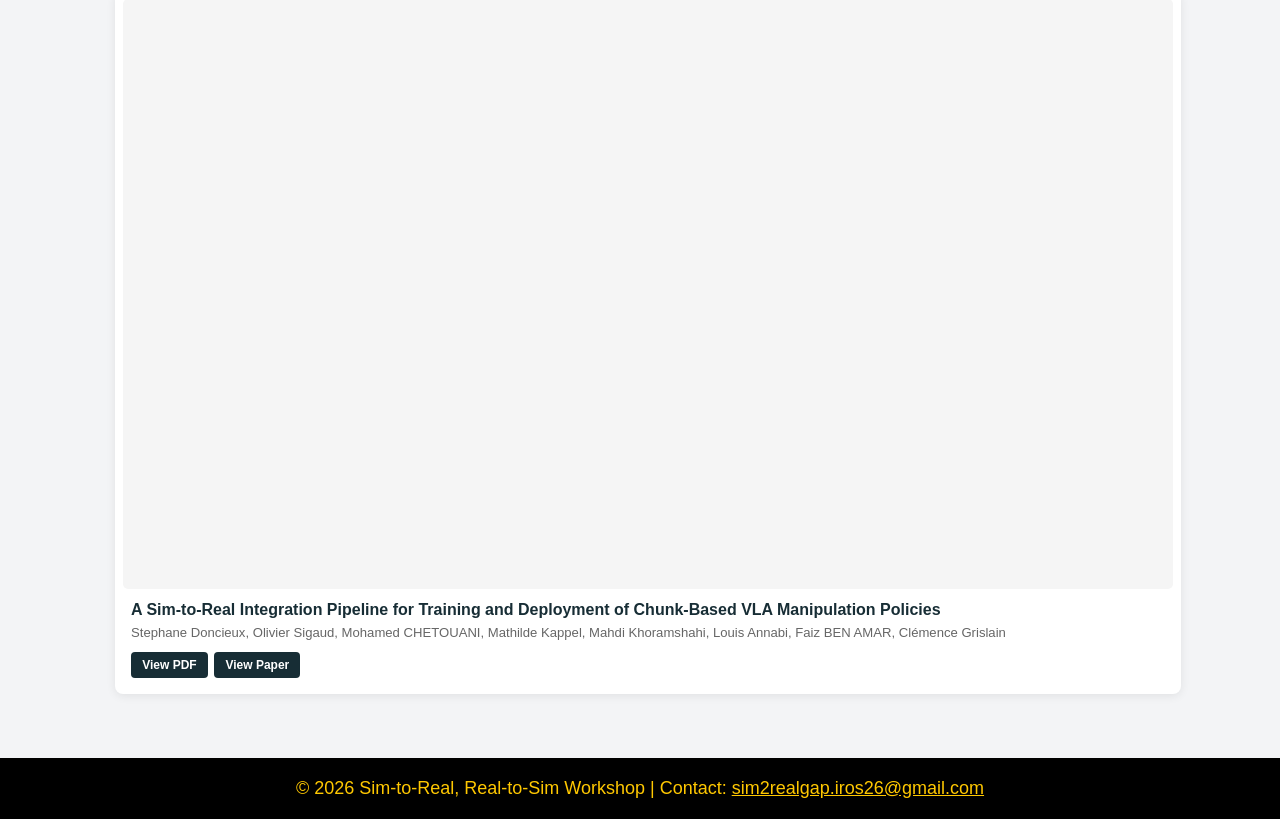
==== commit a2dad052: "Add files via upload" ====
--- a/posters.html
+++ b/posters.html
@@ -804,6 +804,52 @@
         <div class="poster-card landscape">
 
           <a
+            href="./images/posters/poster_35.pdf"
+            target="_blank"
+            rel="noopener noreferrer"
+          >
+            <img
+              src="./images/posters/poster_35.png"
+              alt="Motion-Dependent Effects of Leg Linkage Modeling on Sim-to-Real Accuracy in Humanoid Robots"
+              loading="lazy"
+            >
+          </a>
+
+          <h3>
+            Motion-Dependent Effects of Leg Linkage Modeling on Sim-to-Real Accuracy in Humanoid Robots
+          </h3>
+
+          <p>
+            Yukizaki Soh, Taiki Ishigaki, Shoichi Matsuda, Mehdi Benallegue, Marwan Hamze, Kenya Mori, Eiichi Yoshida
+          </p>
+        
+      <div class="poster-actions">
+    
+          <a
+            href="./images/posters/poster_35.pdf"
+            target="_blank"
+            rel="noopener noreferrer"
+            class="poster-pdf-link"
+          >
+            View PDF
+          </a>
+        
+          <a
+            href="https://openreview.net/forum?id=Tu4qxahCbR"
+            target="_blank"
+            rel="noopener noreferrer"
+            class="poster-openreview-link"
+          >
+            View Paper
+          </a>
+        
+      </div>
+    
+        </div>
+        
+        <div class="poster-card landscape">
+
+          <a
             href="./images/posters/poster_37.pdf"
             target="_blank"
             rel="noopener noreferrer"
@@ -836,6 +882,52 @@
         
           <a
             href="https://openreview.net/forum?id=ZqnVDxWV8P"
+            target="_blank"
+            rel="noopener noreferrer"
+            class="poster-openreview-link"
+          >
+            View Paper
+          </a>
+        
+      </div>
+    
+        </div>
+        
+        <div class="poster-card landscape">
+
+          <a
+            href="./images/posters/poster_38.pdf"
+            target="_blank"
+            rel="noopener noreferrer"
+          >
+            <img
+              src="./images/posters/poster_38.png"
+              alt="A Sim-to-Real Integration Pipeline for Training and Deployment of Chunk-Based VLA Manipulation Policies"
+              loading="lazy"
+            >
+          </a>
+
+          <h3>
+            A Sim-to-Real Integration Pipeline for Training and Deployment of Chunk-Based VLA Manipulation Policies
+          </h3>
+
+          <p>
+            Stephane Doncieux, Olivier Sigaud, Mohamed CHETOUANI, Mathilde Kappel, Mahdi Khoramshahi, Louis Annabi, Faiz BEN AMAR, Clémence Grislain
+          </p>
+        
+      <div class="poster-actions">
+    
+          <a
+            href="./images/posters/poster_38.pdf"
+            target="_blank"
+            rel="noopener noreferrer"
+            class="poster-pdf-link"
+          >
+            View PDF
+          </a>
+        
+          <a
+            href="https://openreview.net/forum?id=EHigliAC5d"
             target="_blank"
             rel="noopener noreferrer"
             class="poster-openreview-link"
--- a/css/style.css
+++ b/css/style.css
@@ -93,6 +93,7 @@
   font-weight: bold;
   font-size: 1.5rem;
   color: var(--ieeeyellow);
+  text-decoration: none;
 }
 
 /* Mobile hamburger (bonus) */
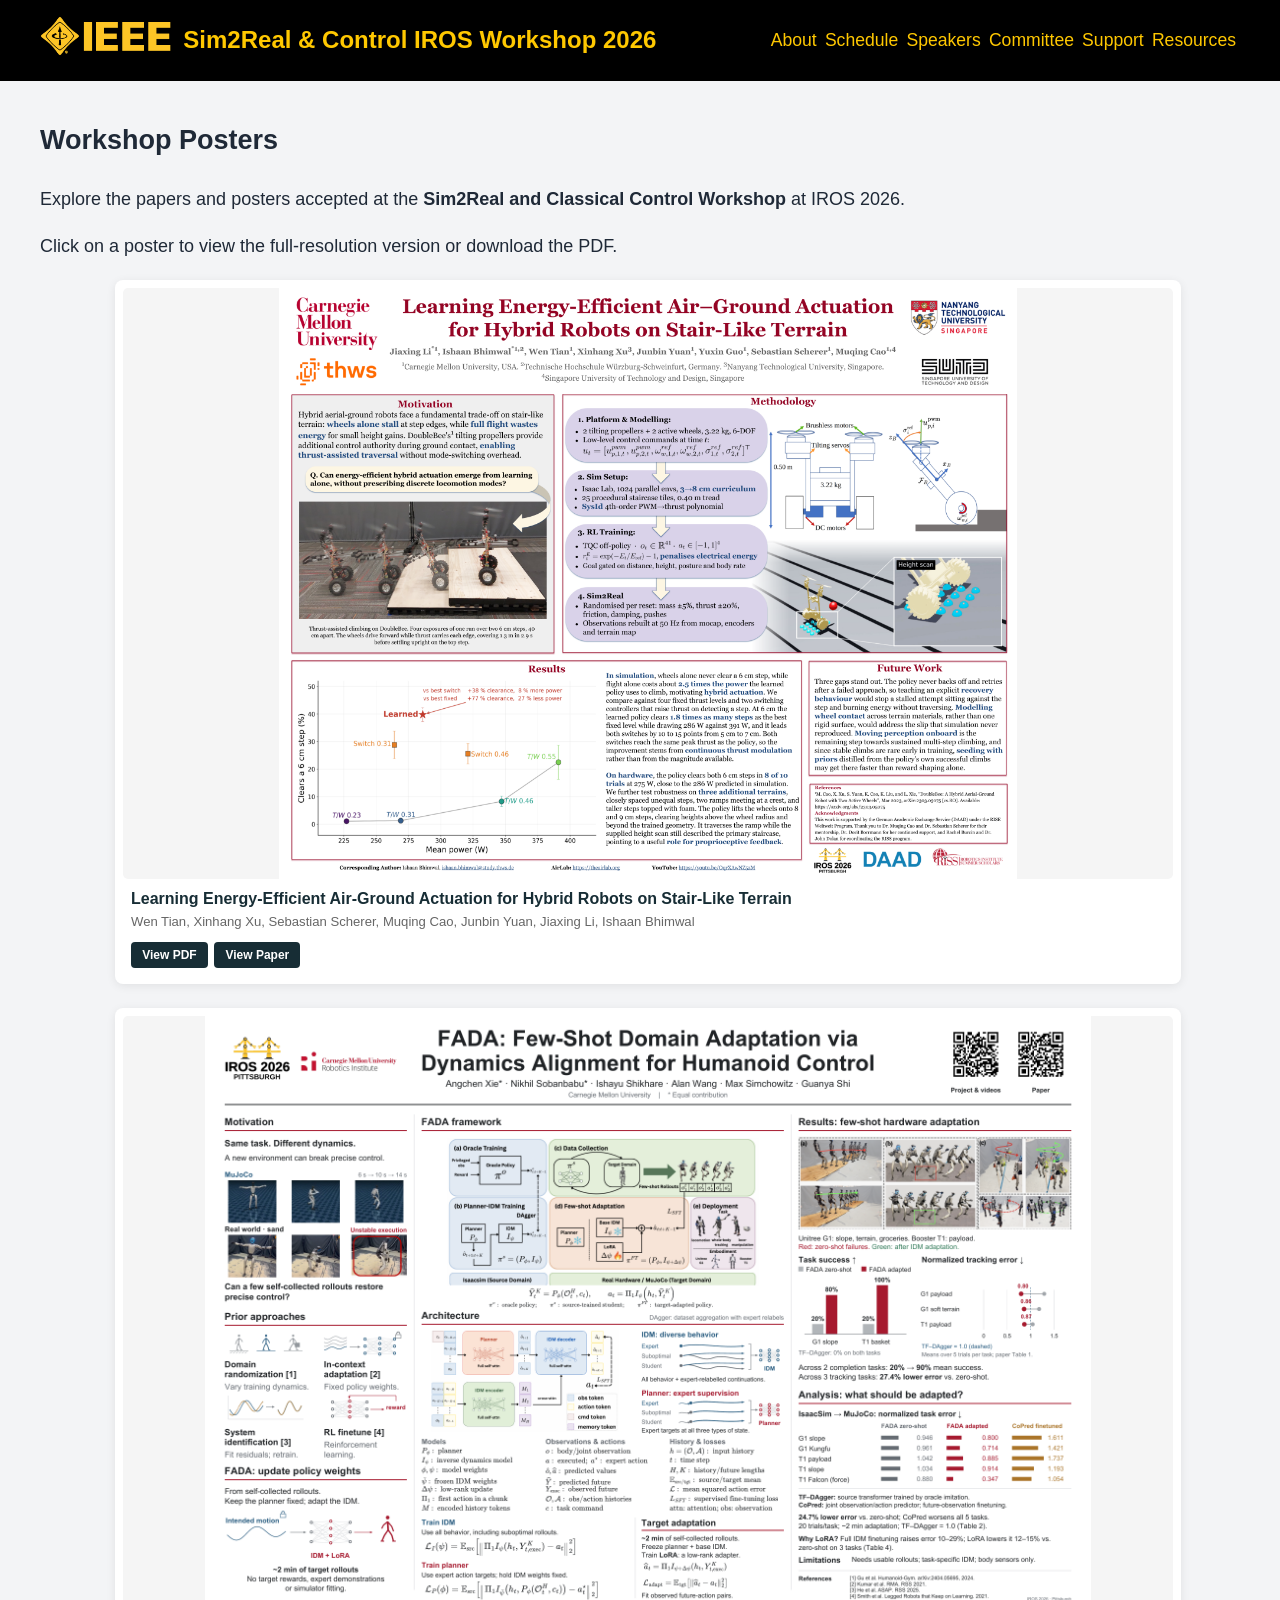
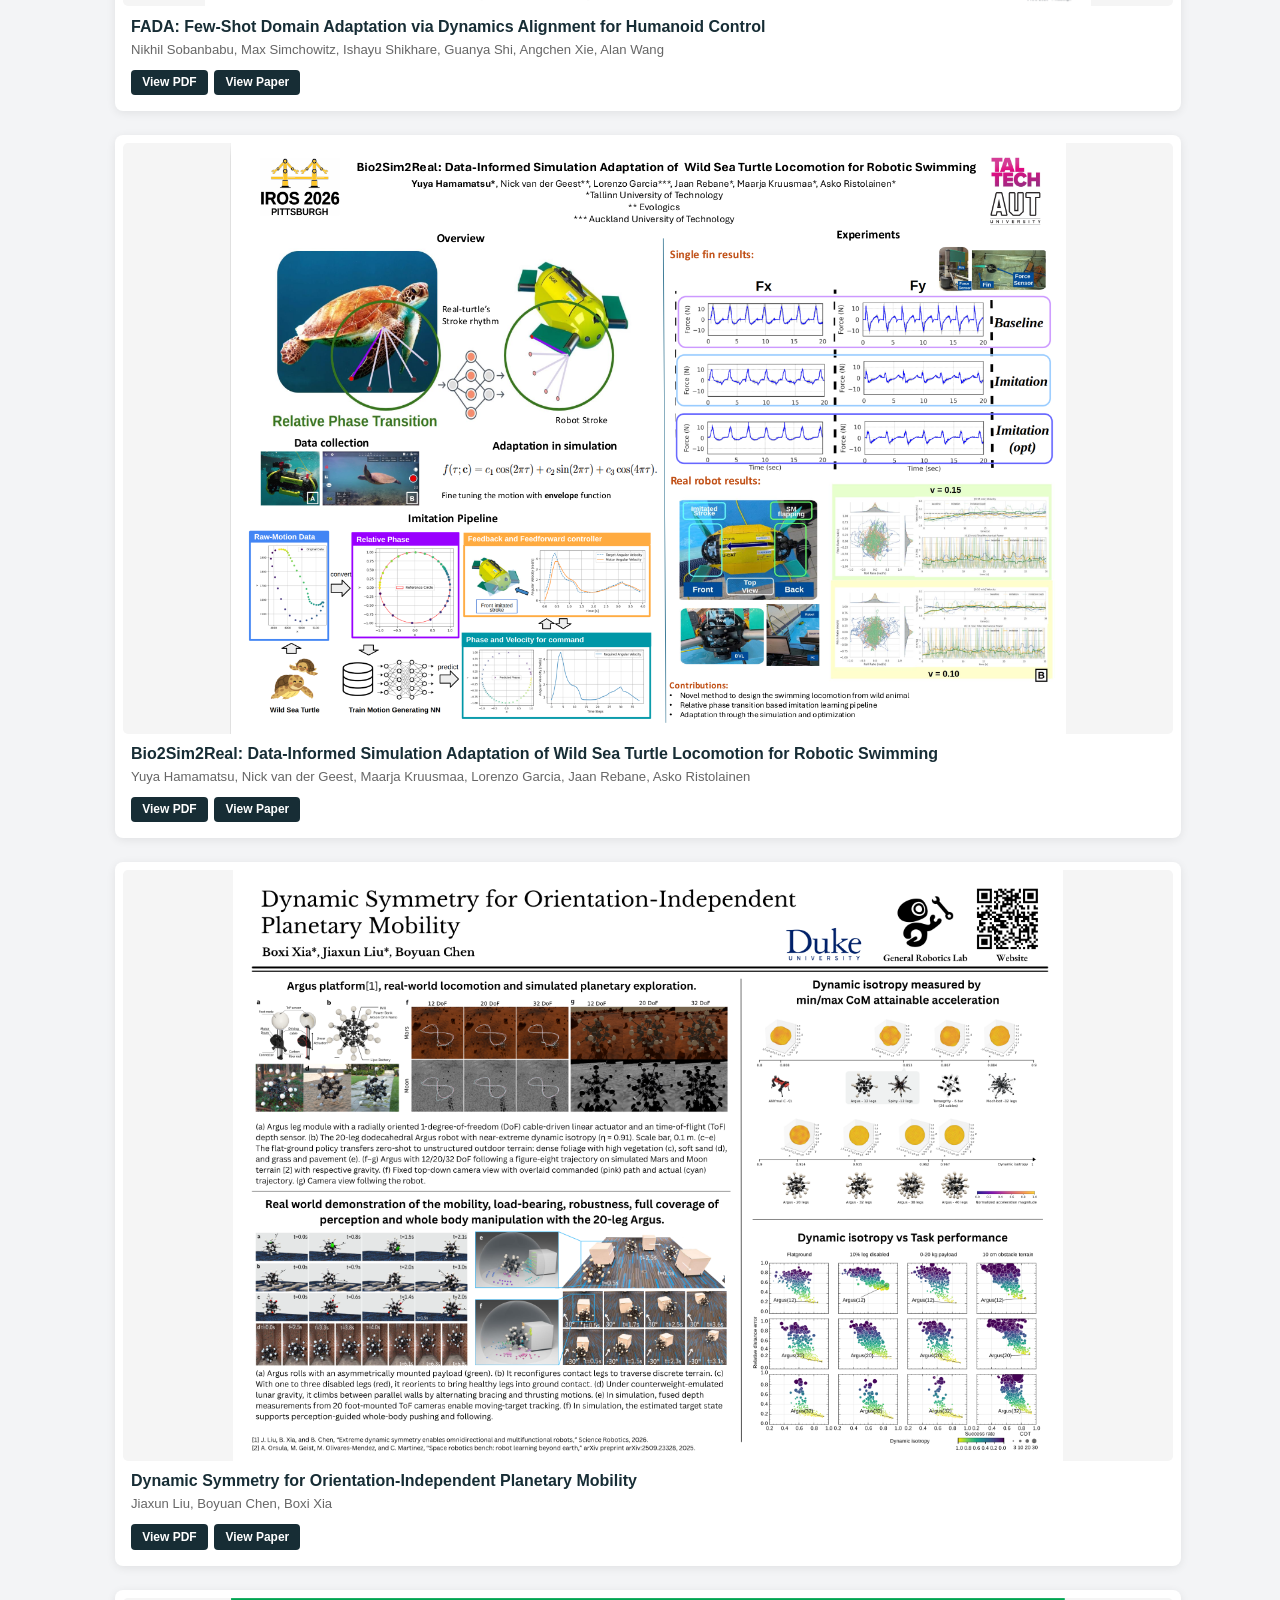
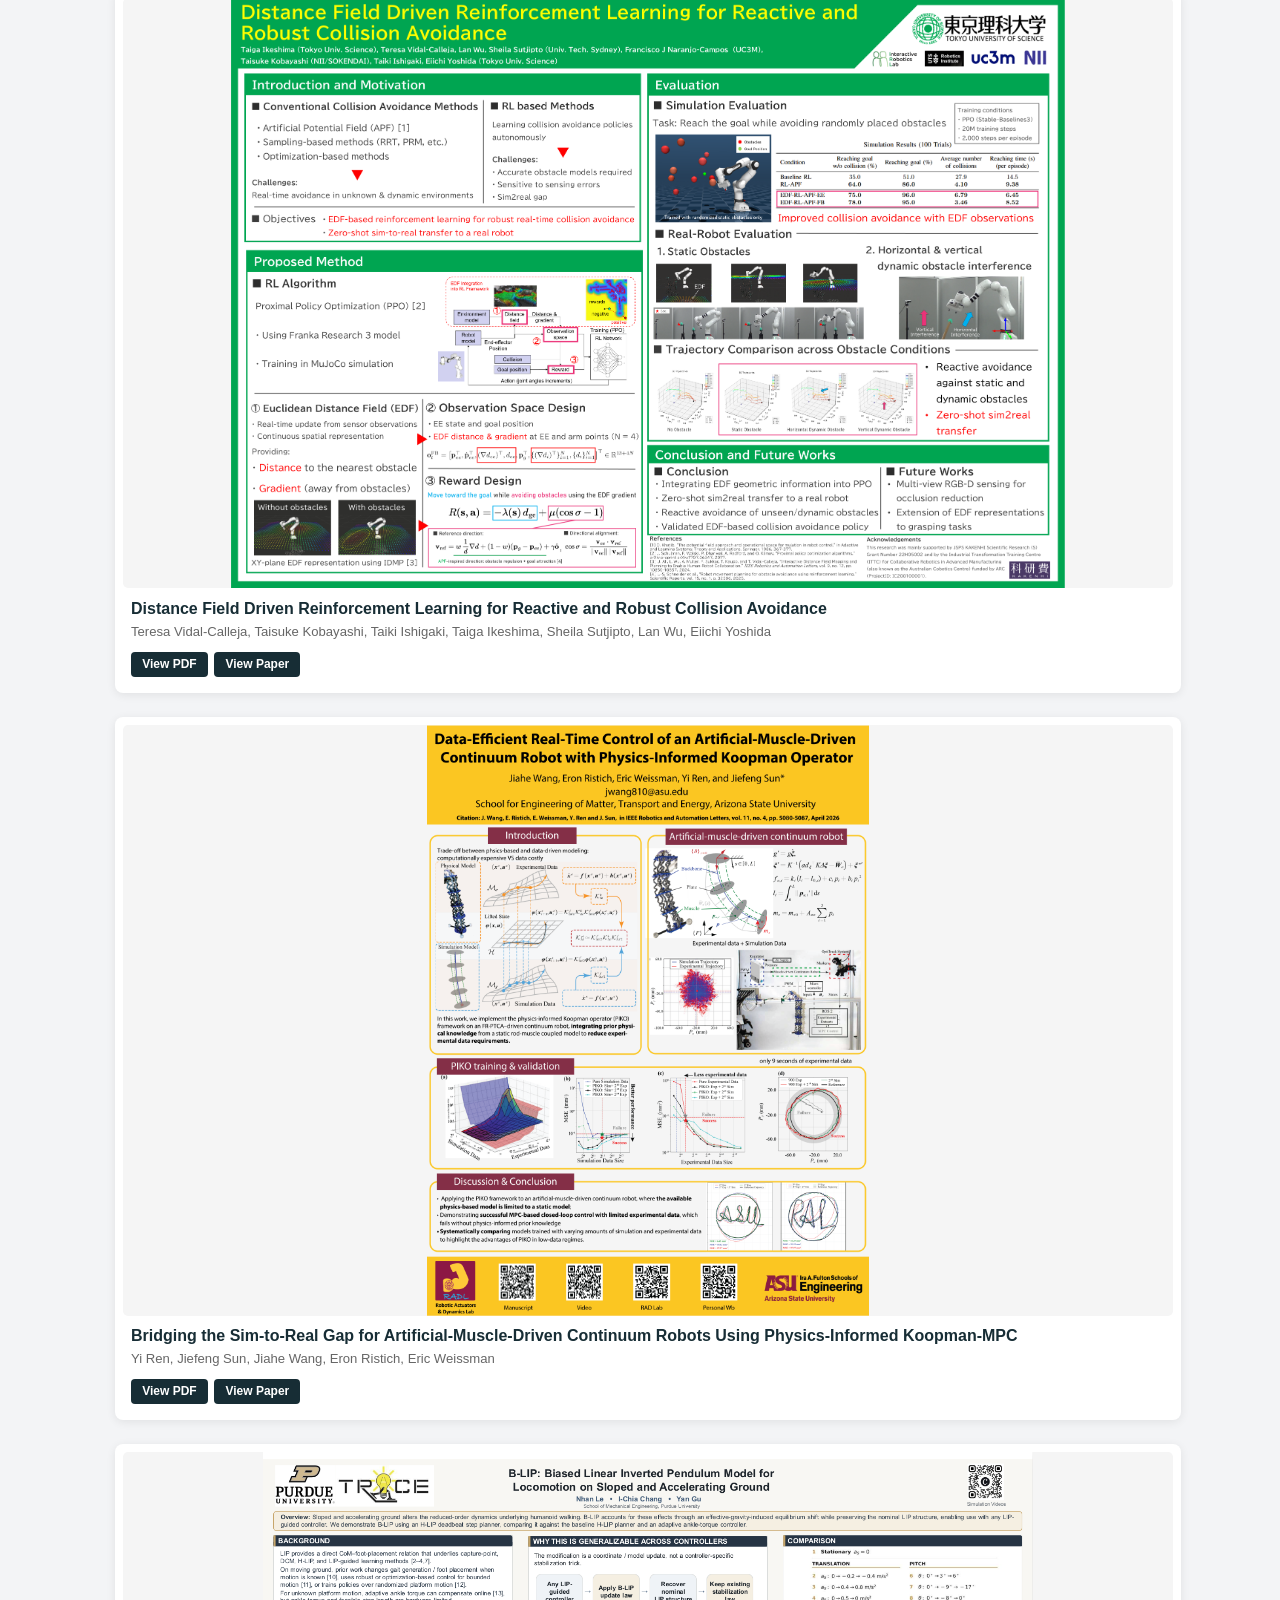
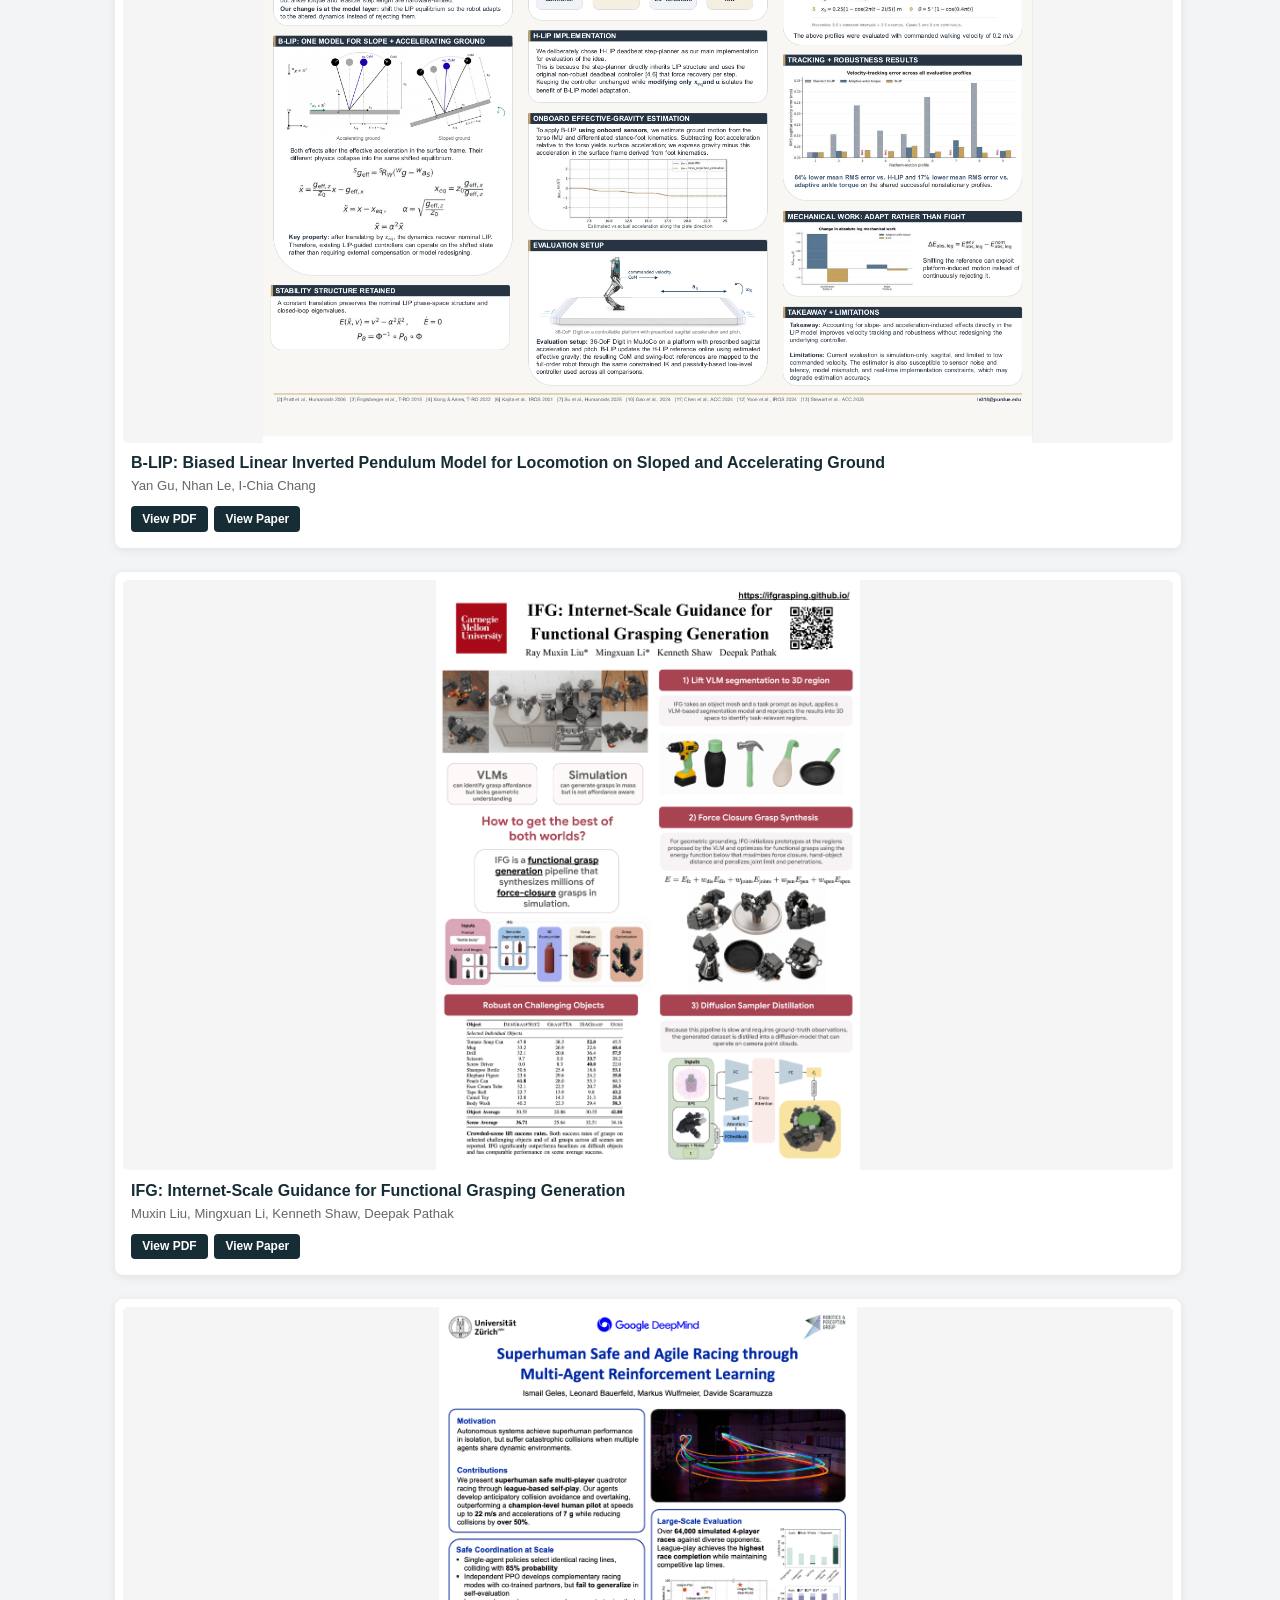
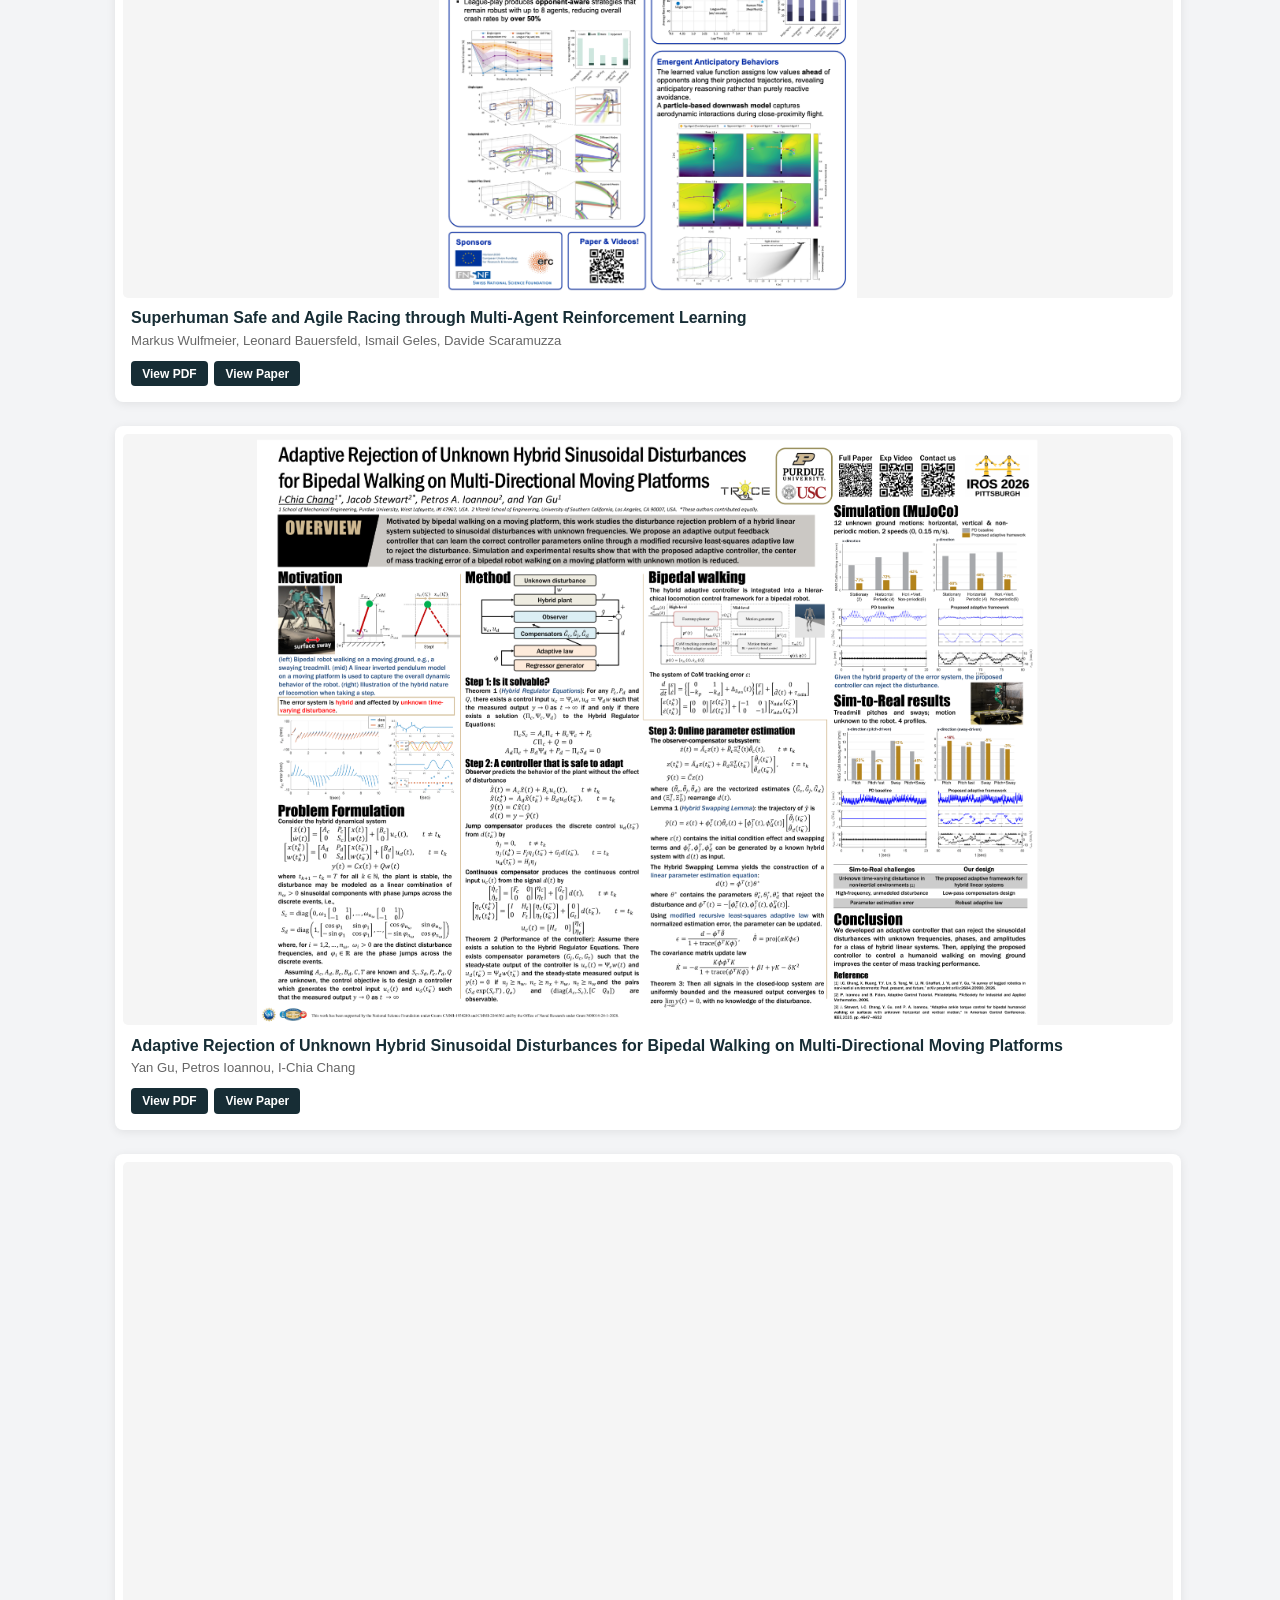
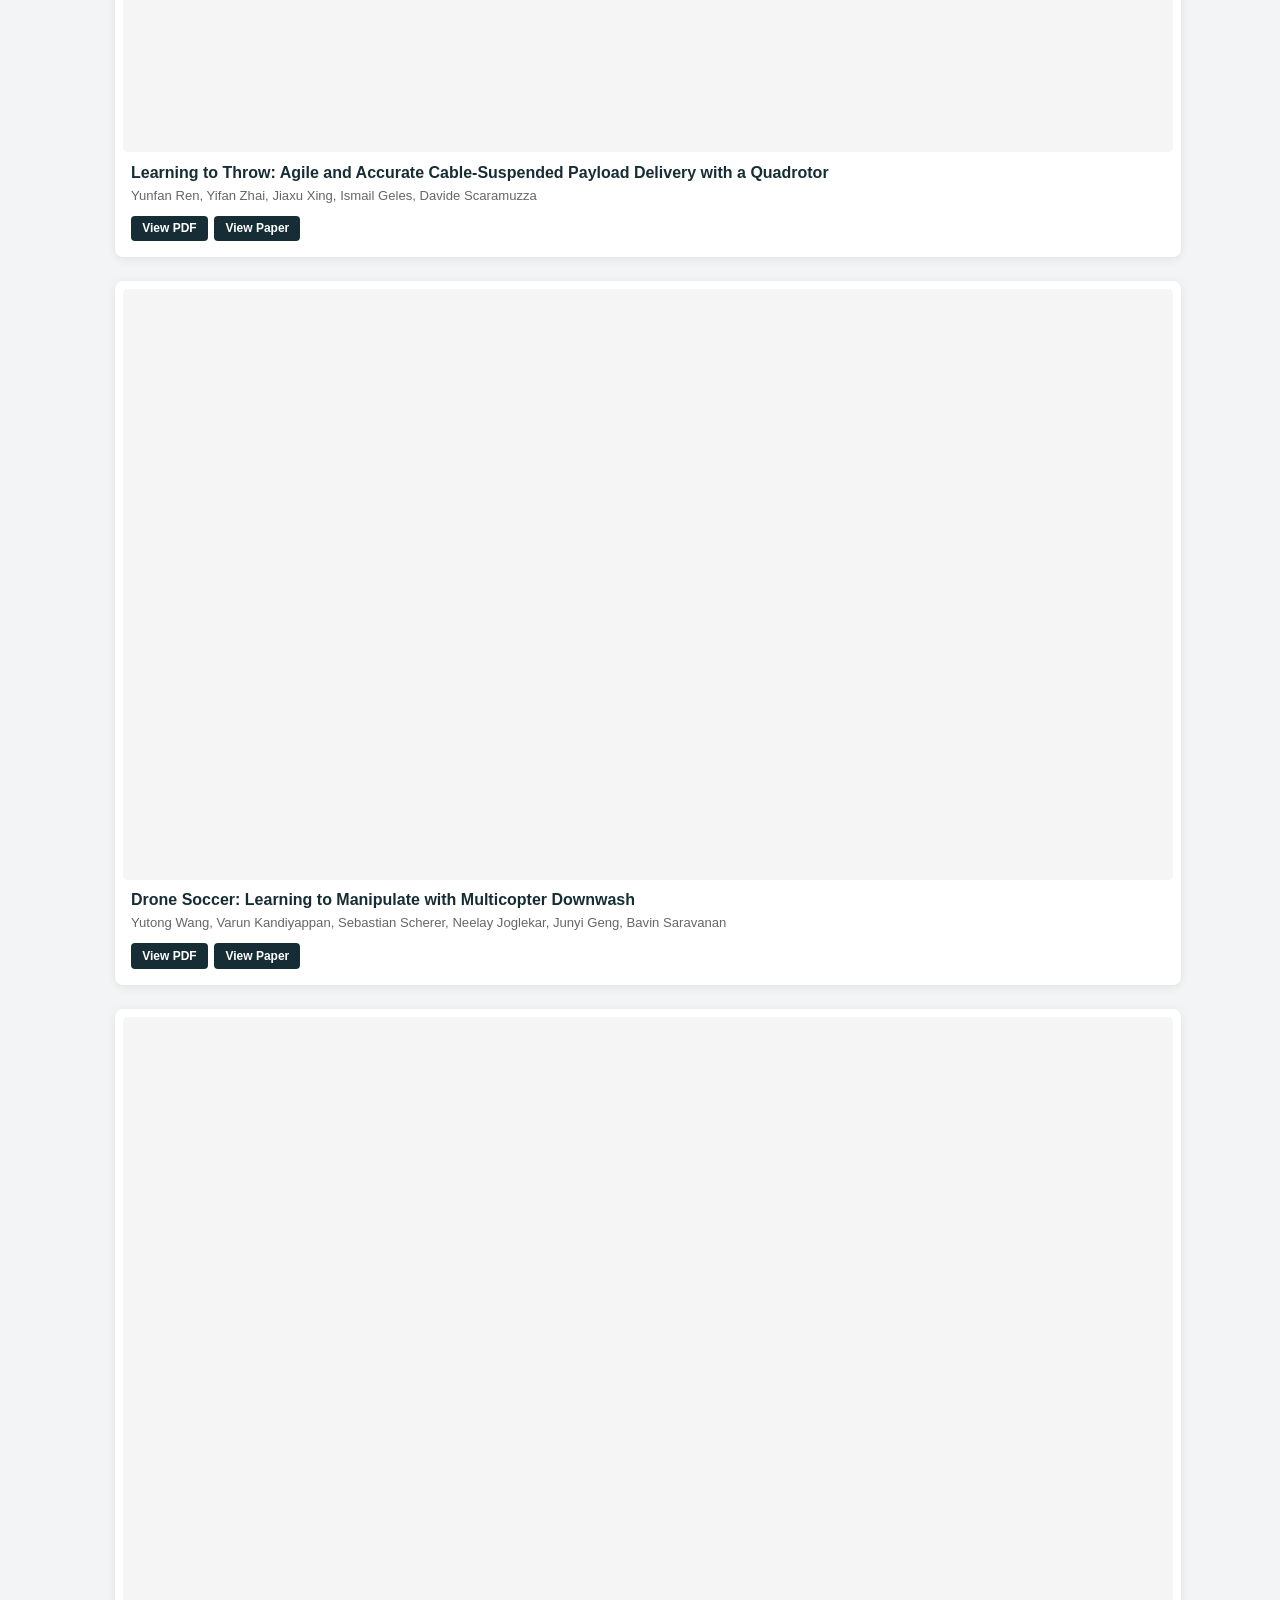
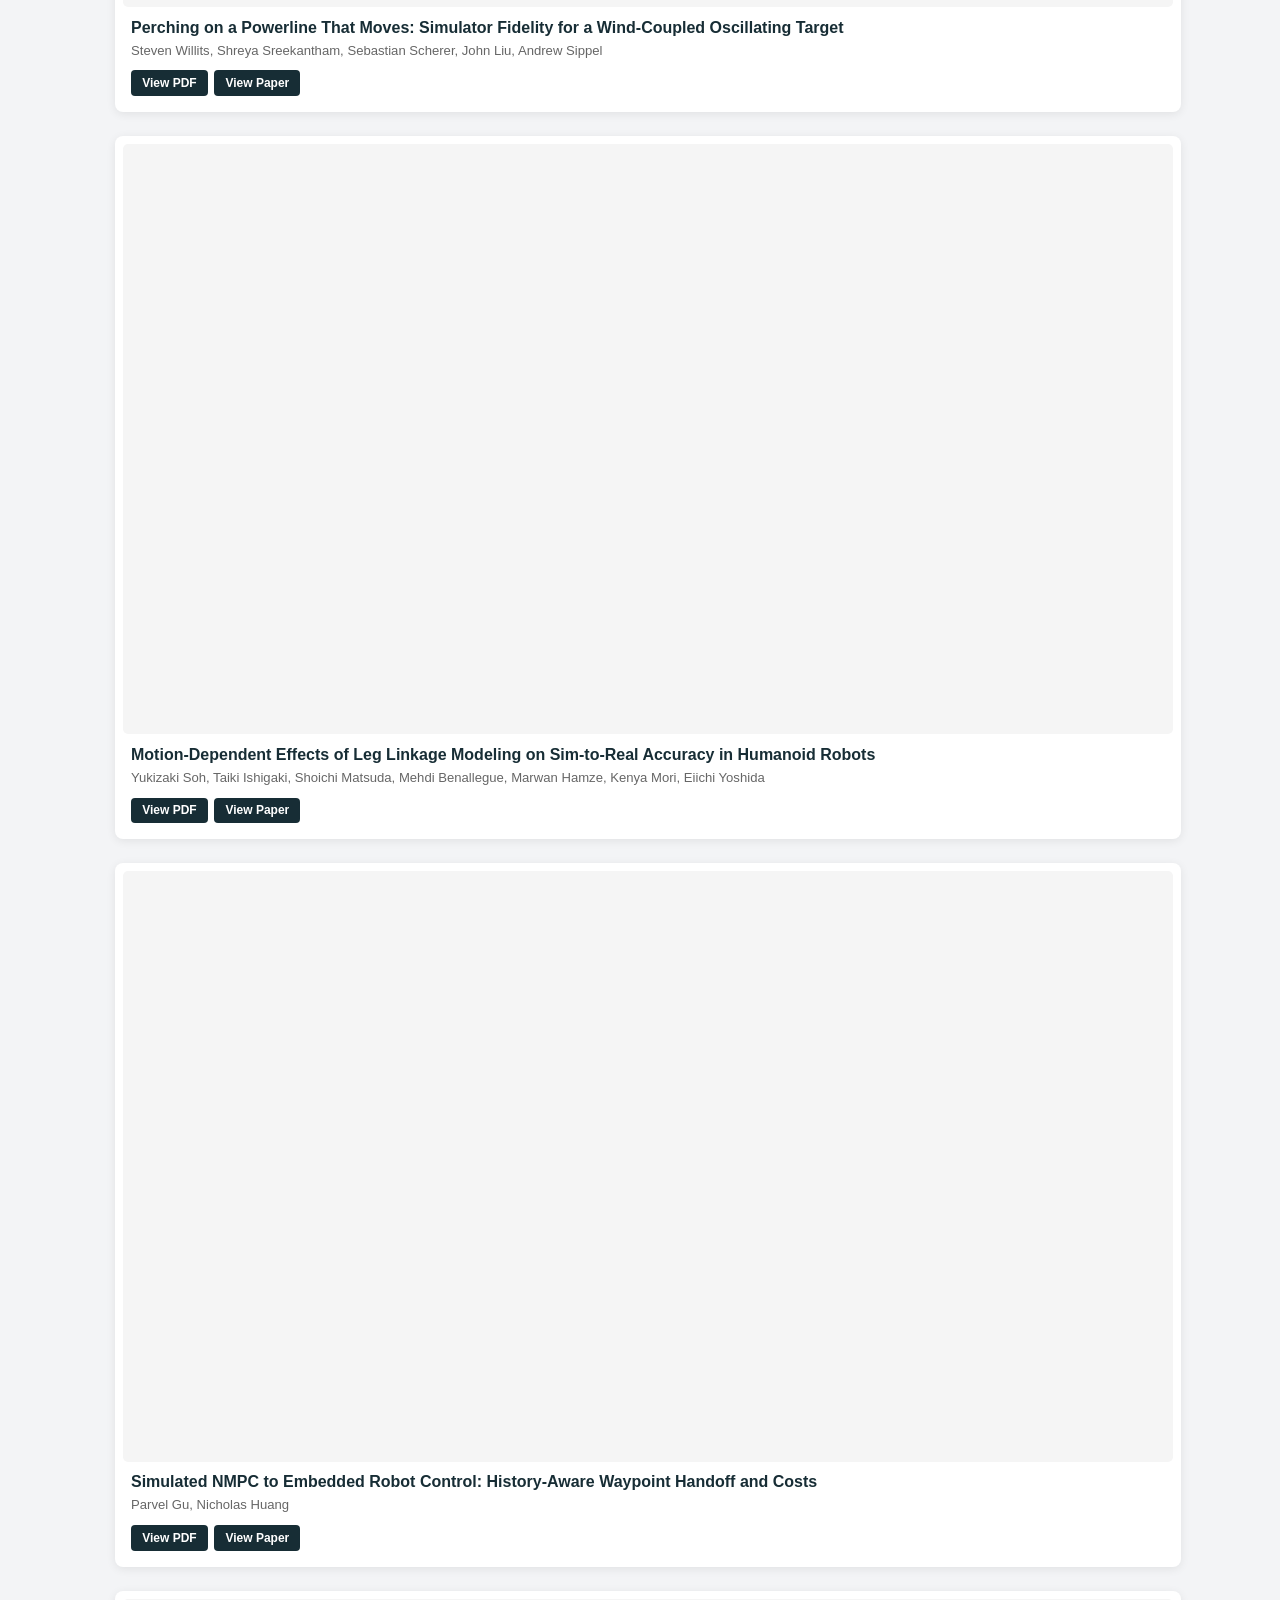
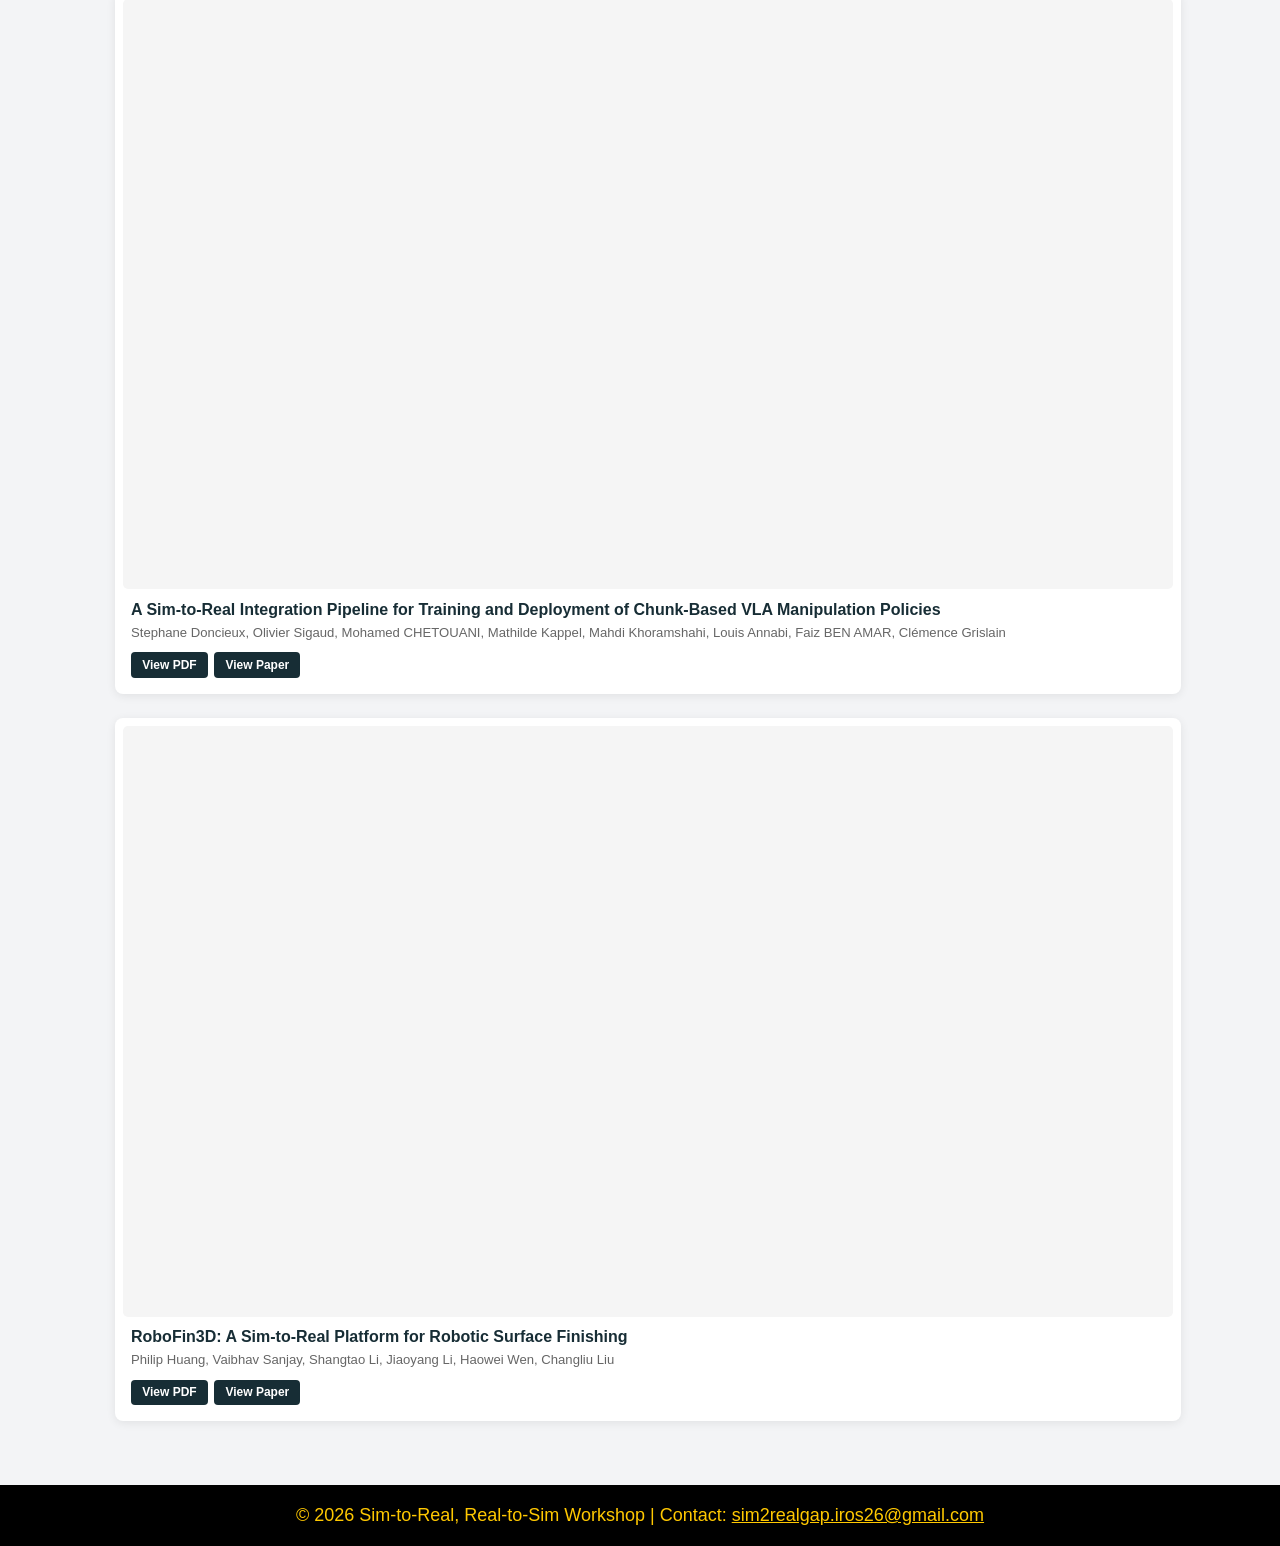
==== commit 2177b3bc: "Add files via upload" ====
--- a/posters.html
+++ b/posters.html
@@ -939,6 +939,52 @@
     
         </div>
         
+        <div class="poster-card landscape">
+
+          <a
+            href="./images/posters/poster_40.pdf"
+            target="_blank"
+            rel="noopener noreferrer"
+          >
+            <img
+              src="./images/posters/poster_40.png"
+              alt="RoboFin3D: A Sim-to-Real Platform for Robotic Surface Finishing"
+              loading="lazy"
+            >
+          </a>
+
+          <h3>
+            RoboFin3D: A Sim-to-Real Platform for Robotic Surface Finishing
+          </h3>
+
+          <p>
+            Philip Huang, Vaibhav Sanjay, Shangtao Li, Jiaoyang Li, Haowei Wen, Changliu Liu
+          </p>
+        
+      <div class="poster-actions">
+    
+          <a
+            href="./images/posters/poster_40.pdf"
+            target="_blank"
+            rel="noopener noreferrer"
+            class="poster-pdf-link"
+          >
+            View PDF
+          </a>
+        
+          <a
+            href="https://openreview.net/forum?id=IVYvnepmwF"
+            target="_blank"
+            rel="noopener noreferrer"
+            class="poster-openreview-link"
+          >
+            View Paper
+          </a>
+        
+      </div>
+    
+        </div>
+        
 
     </div>
 
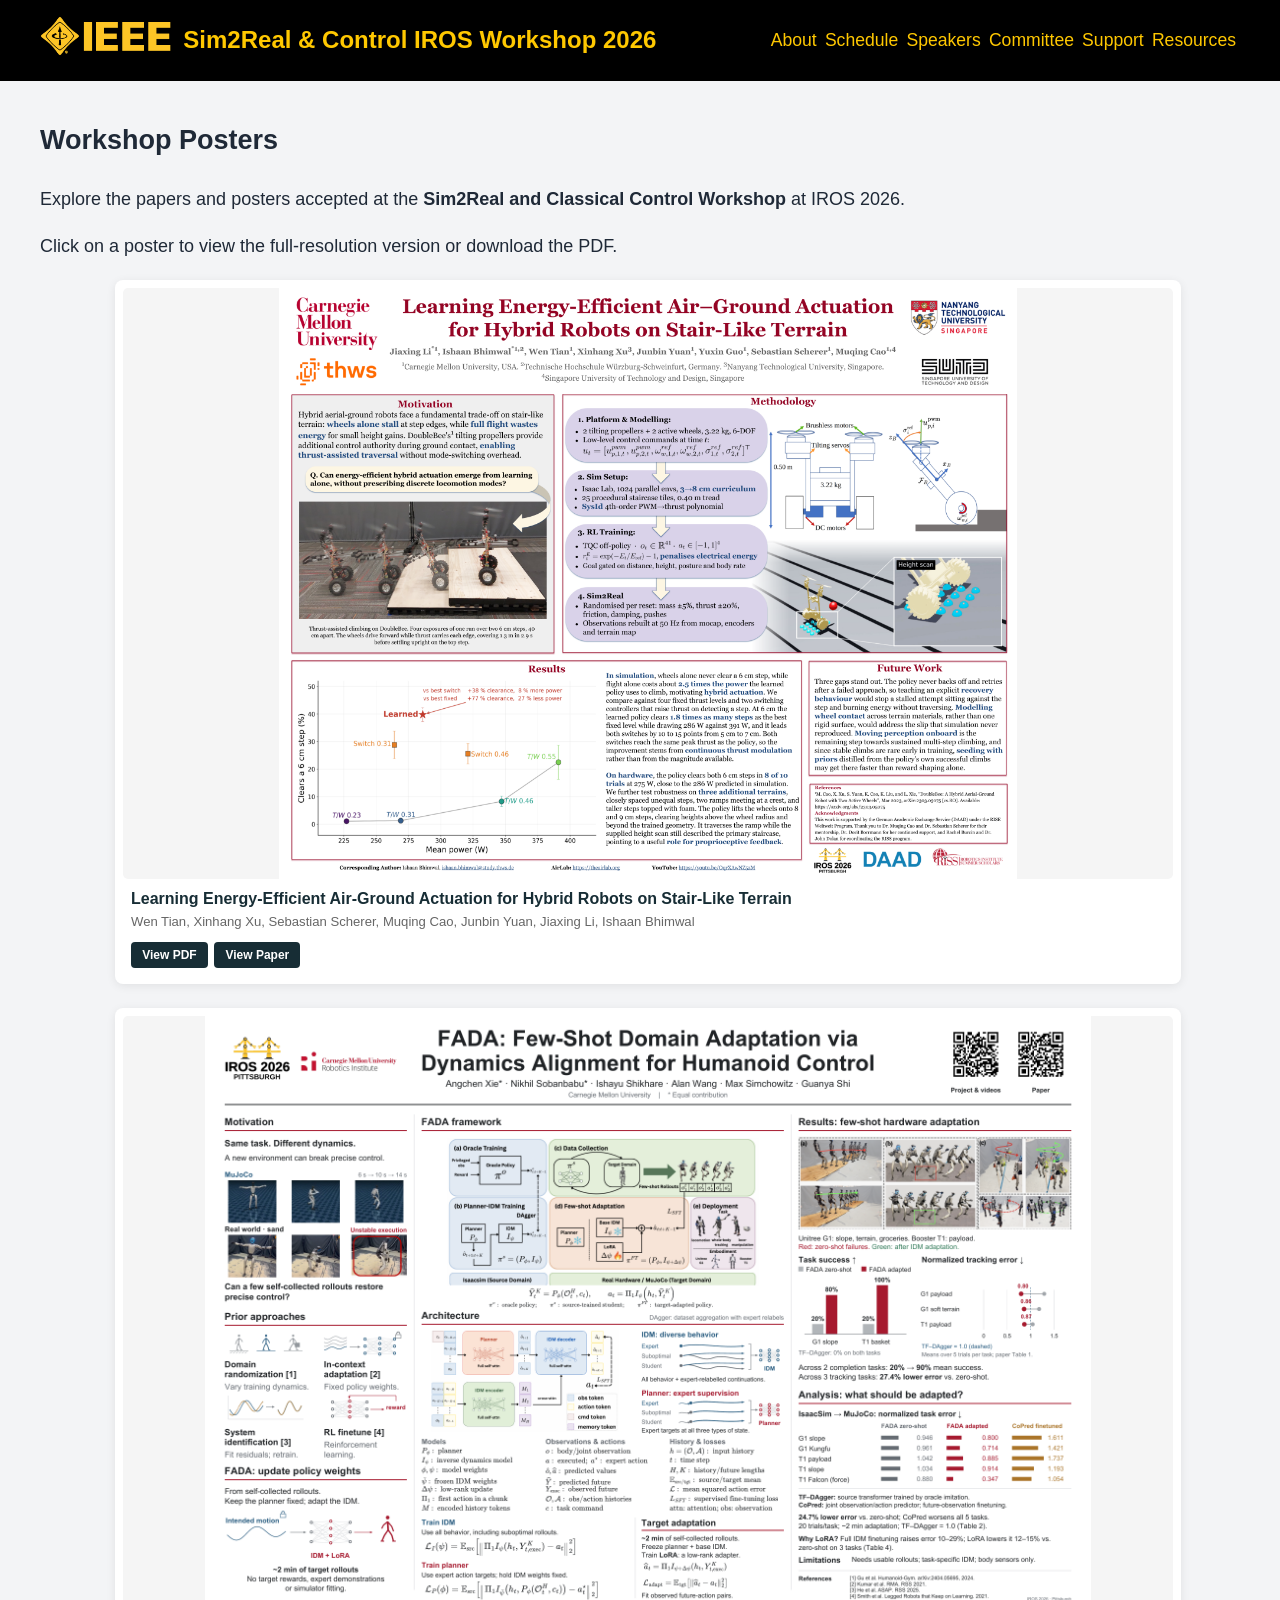
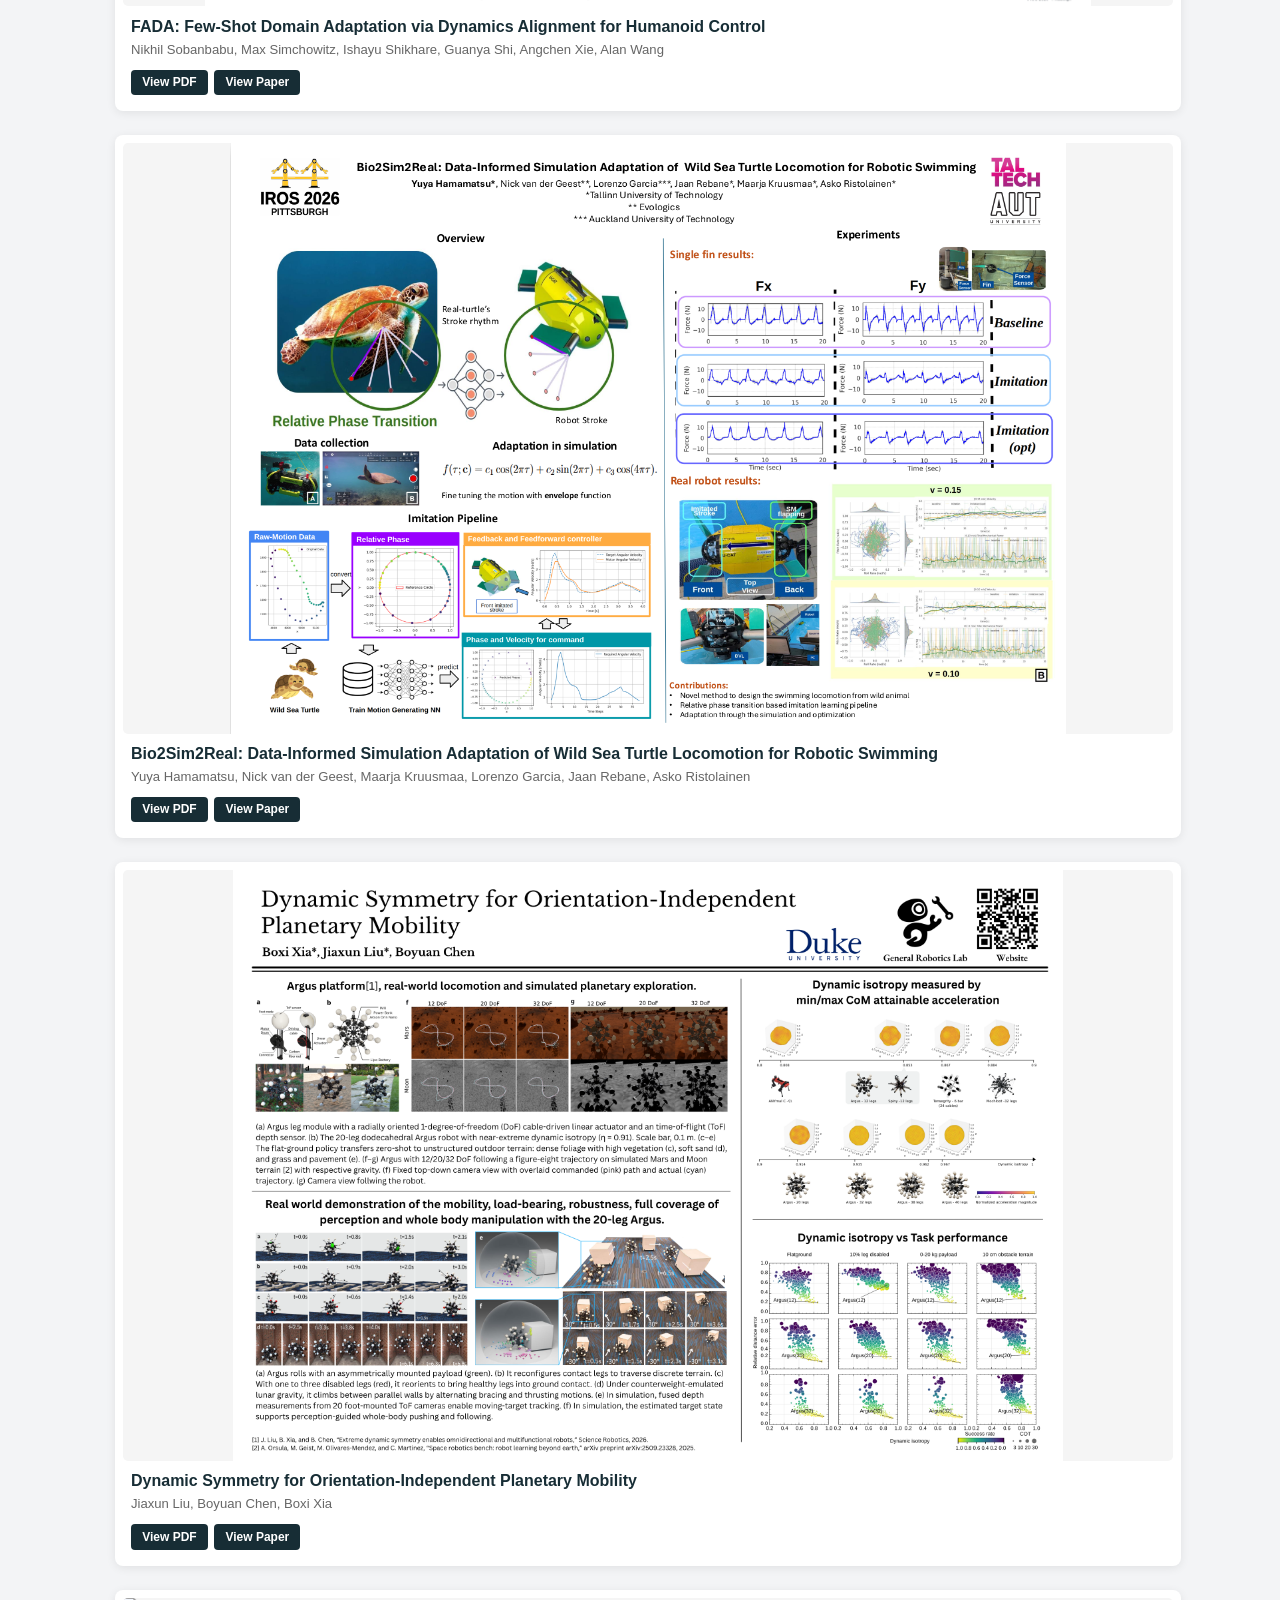
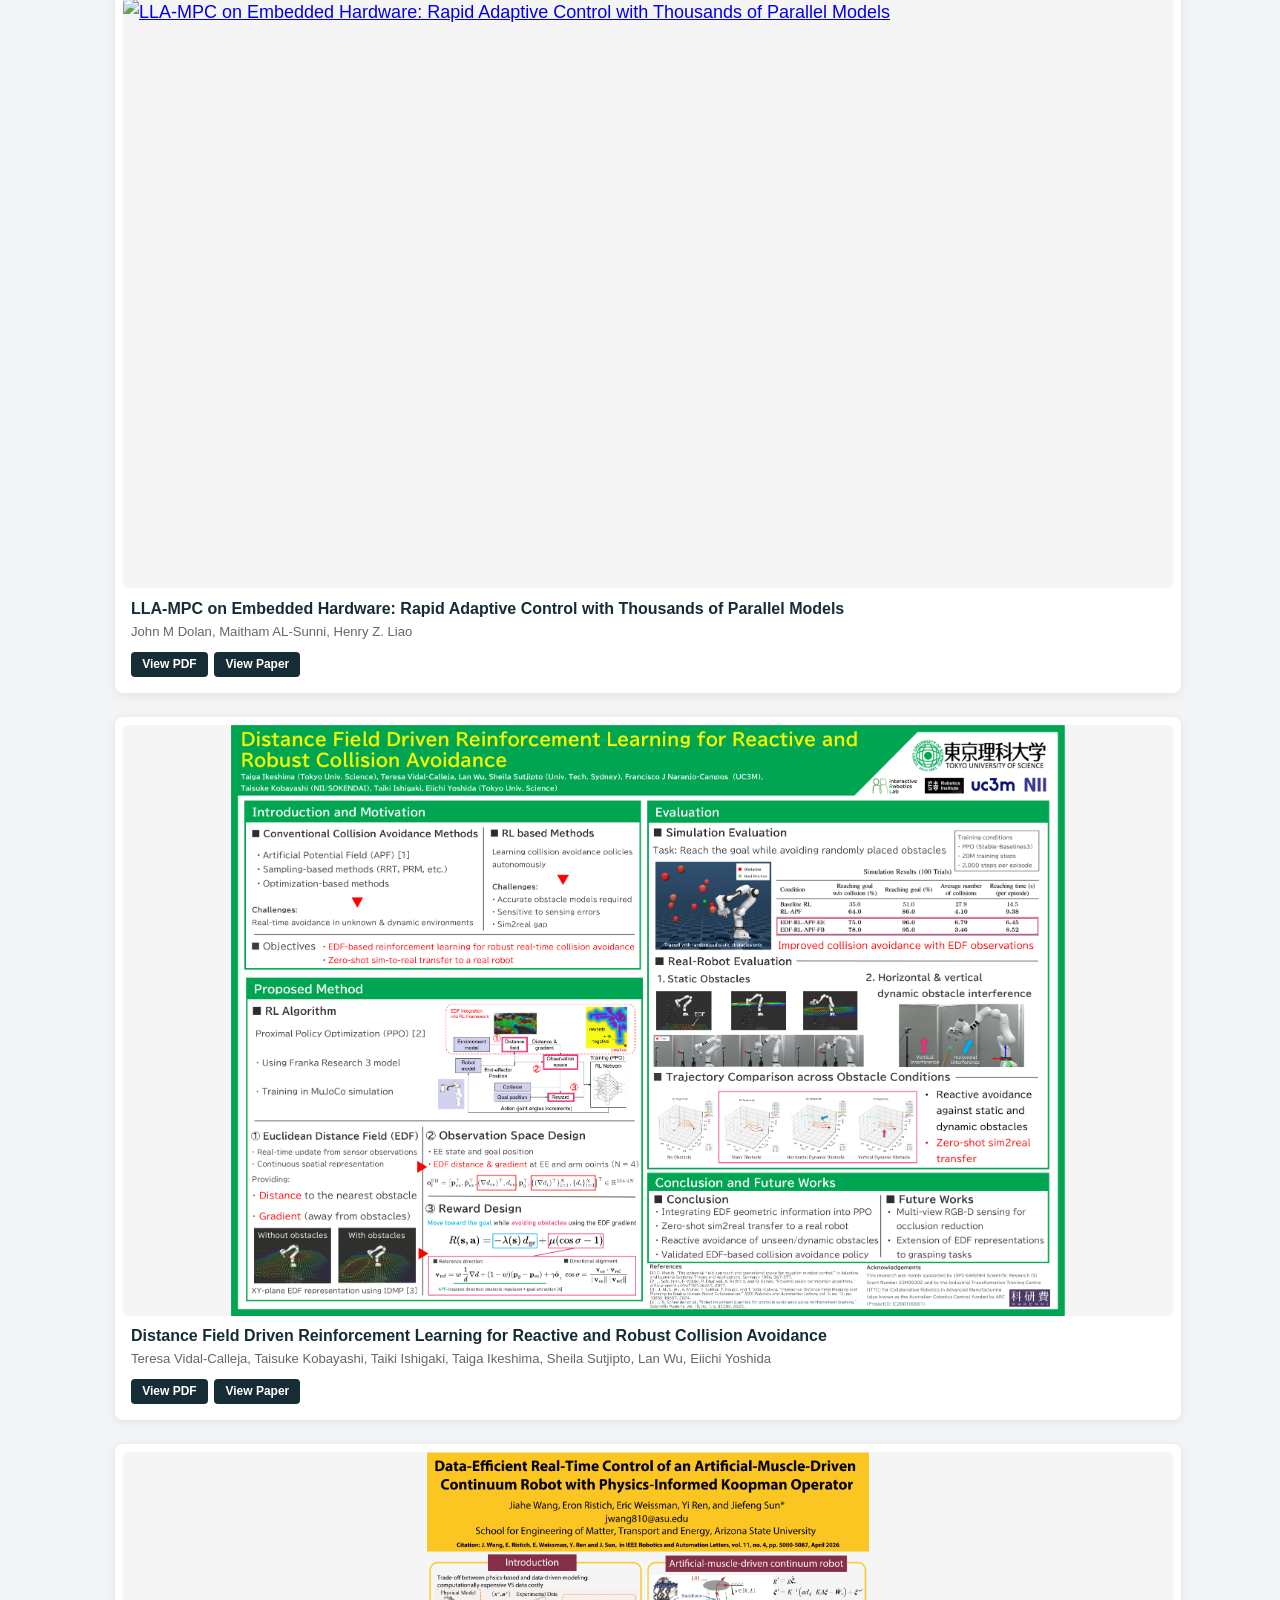
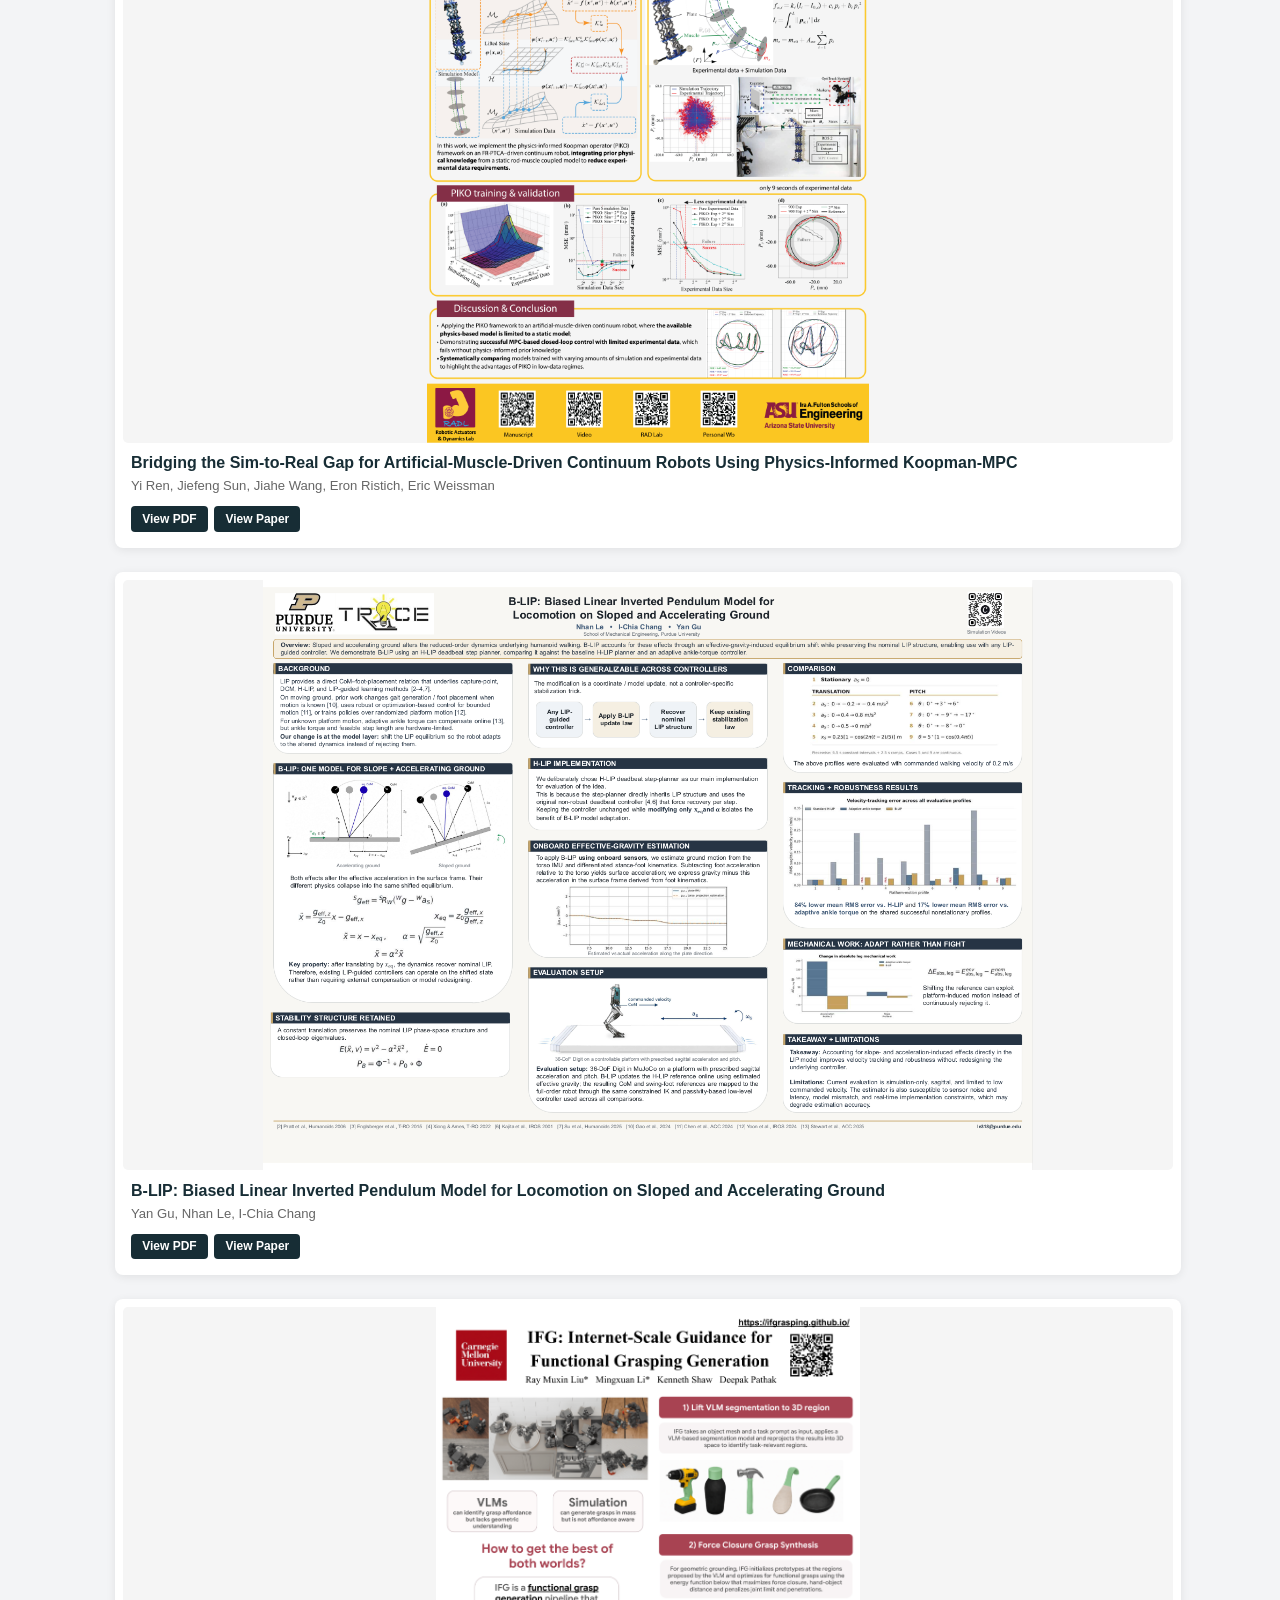
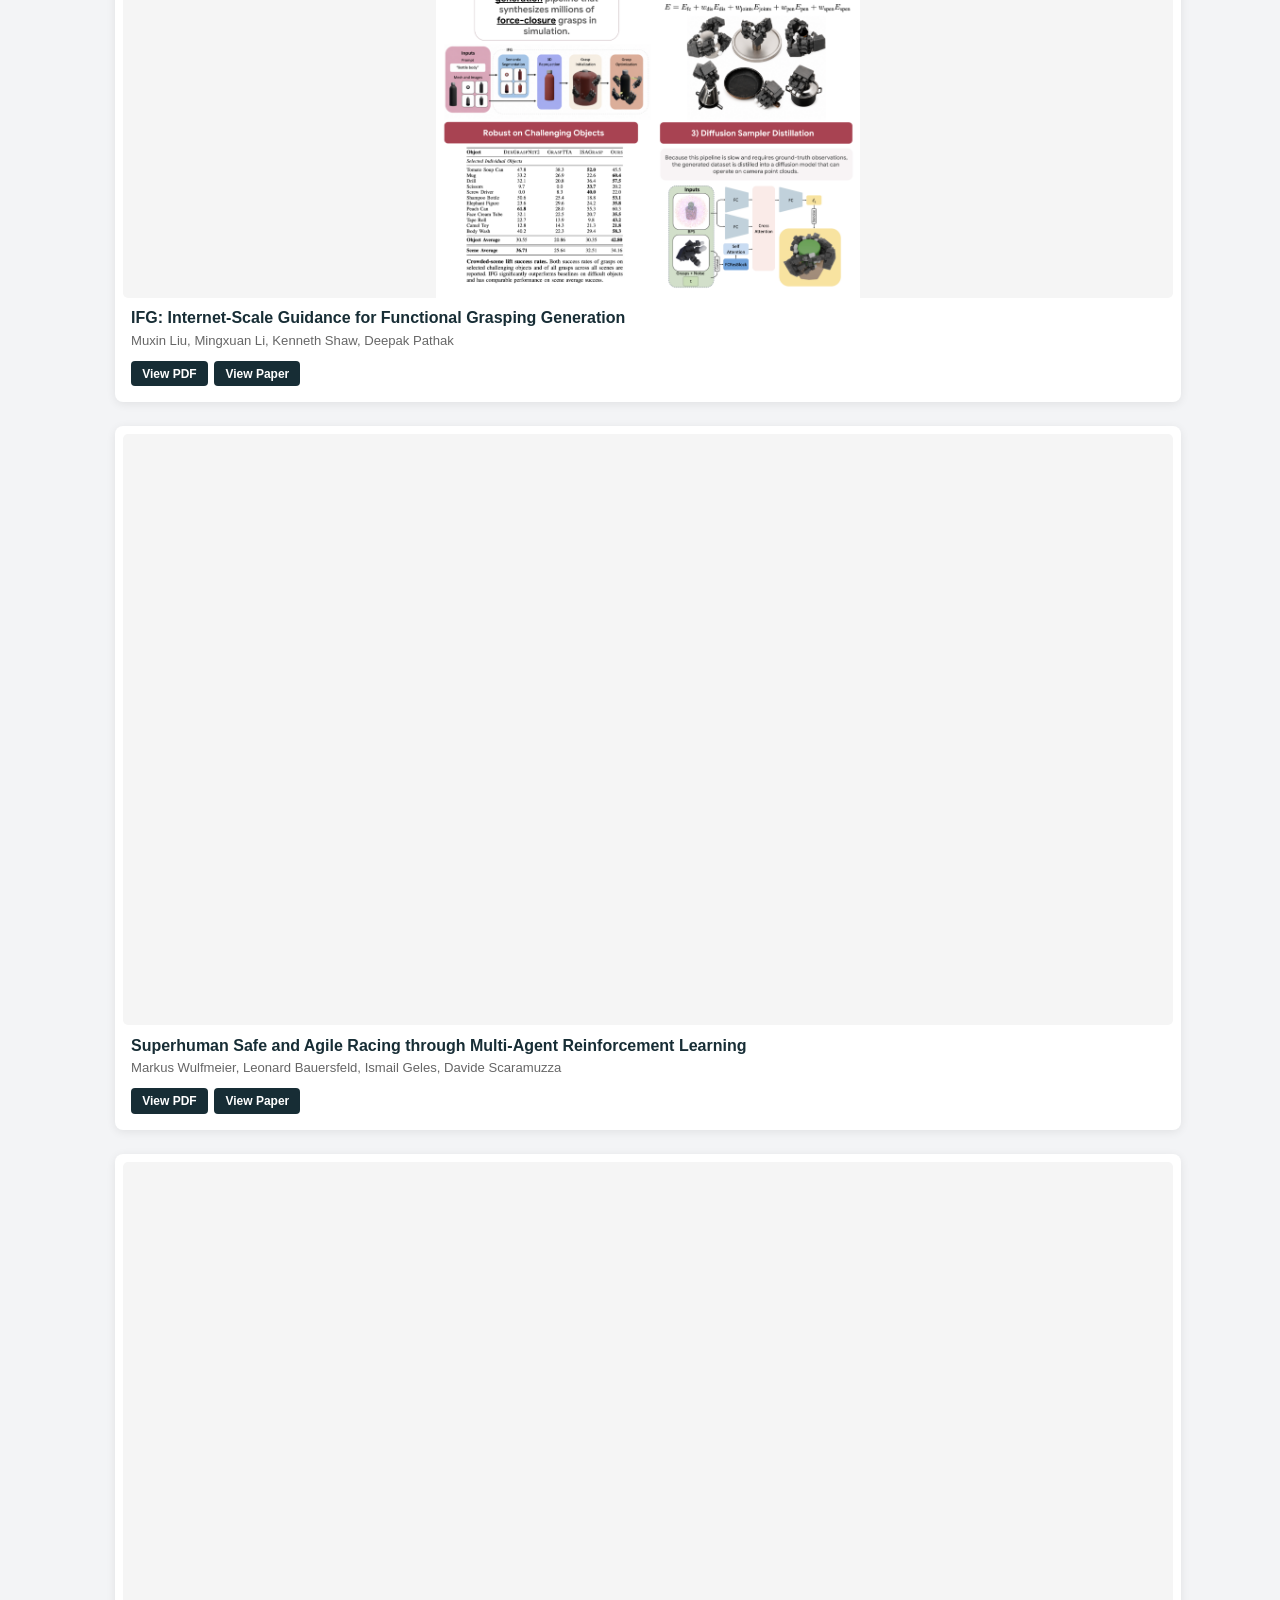
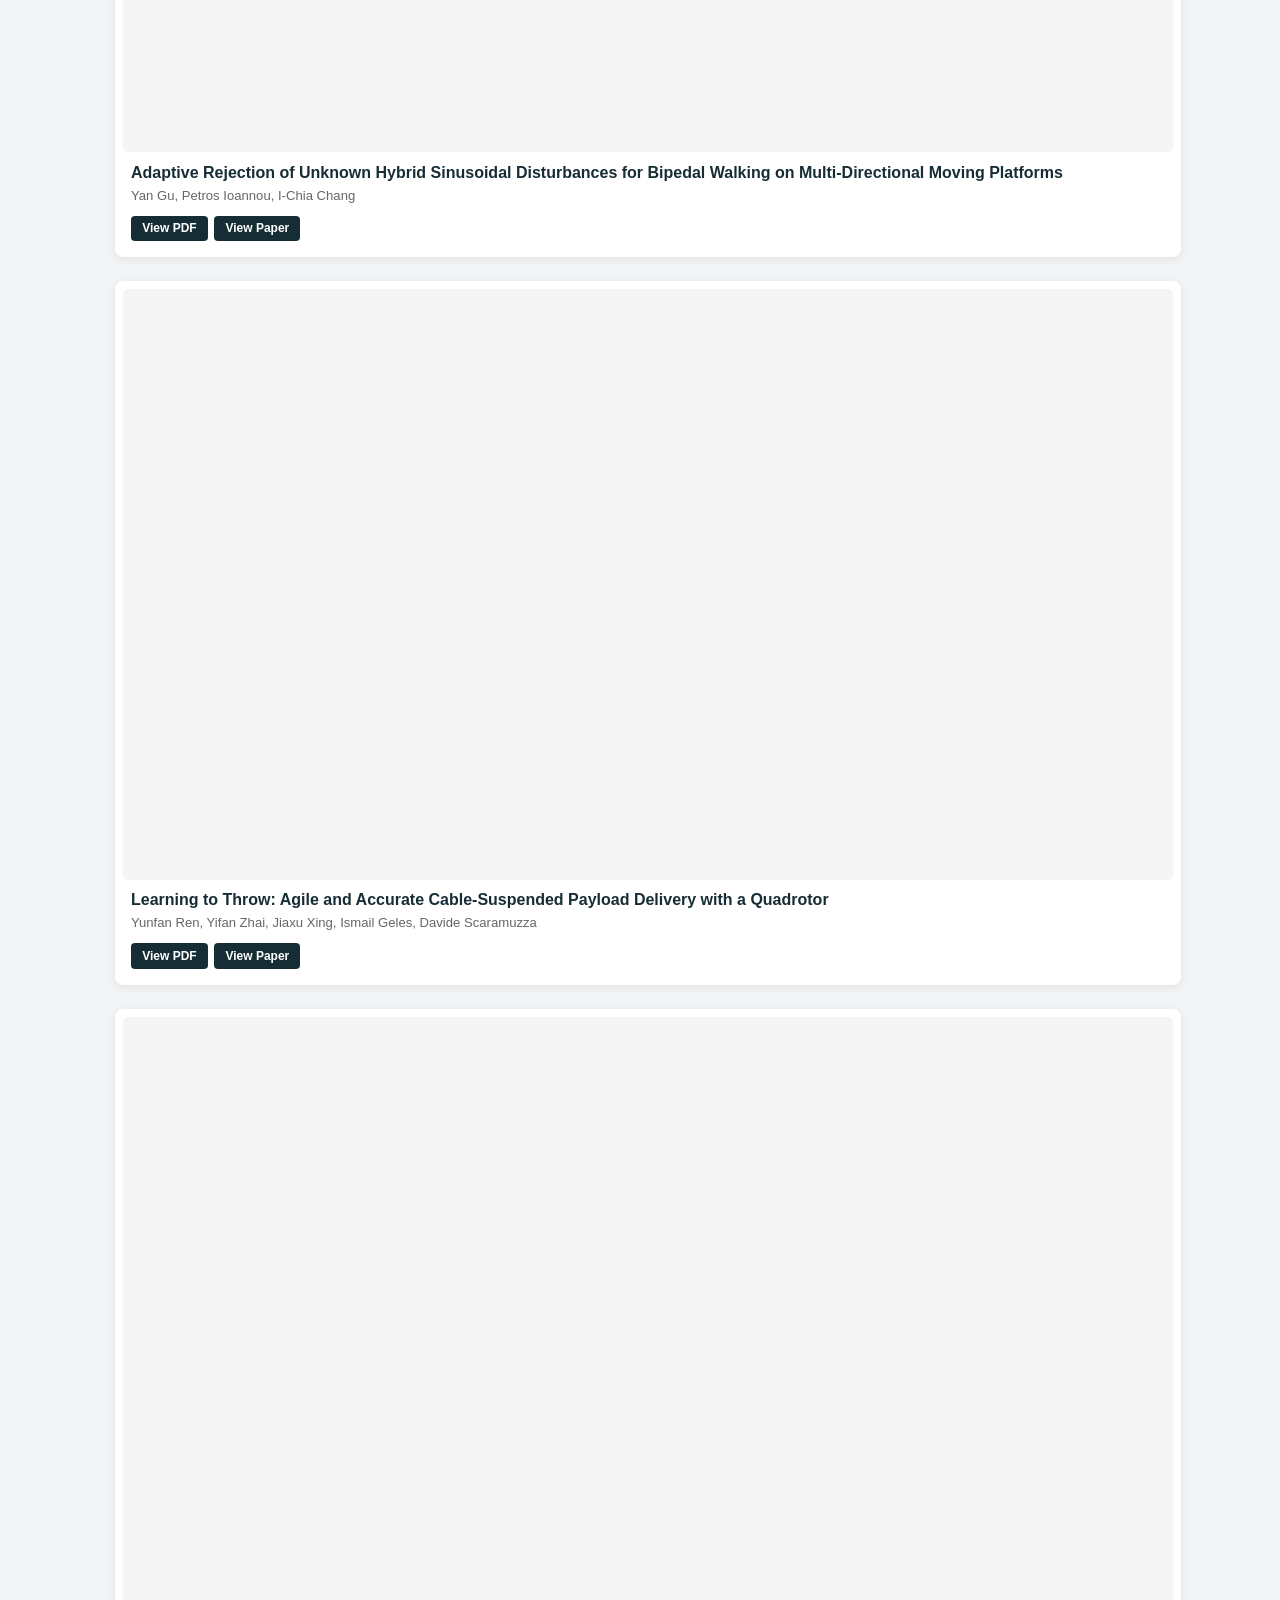
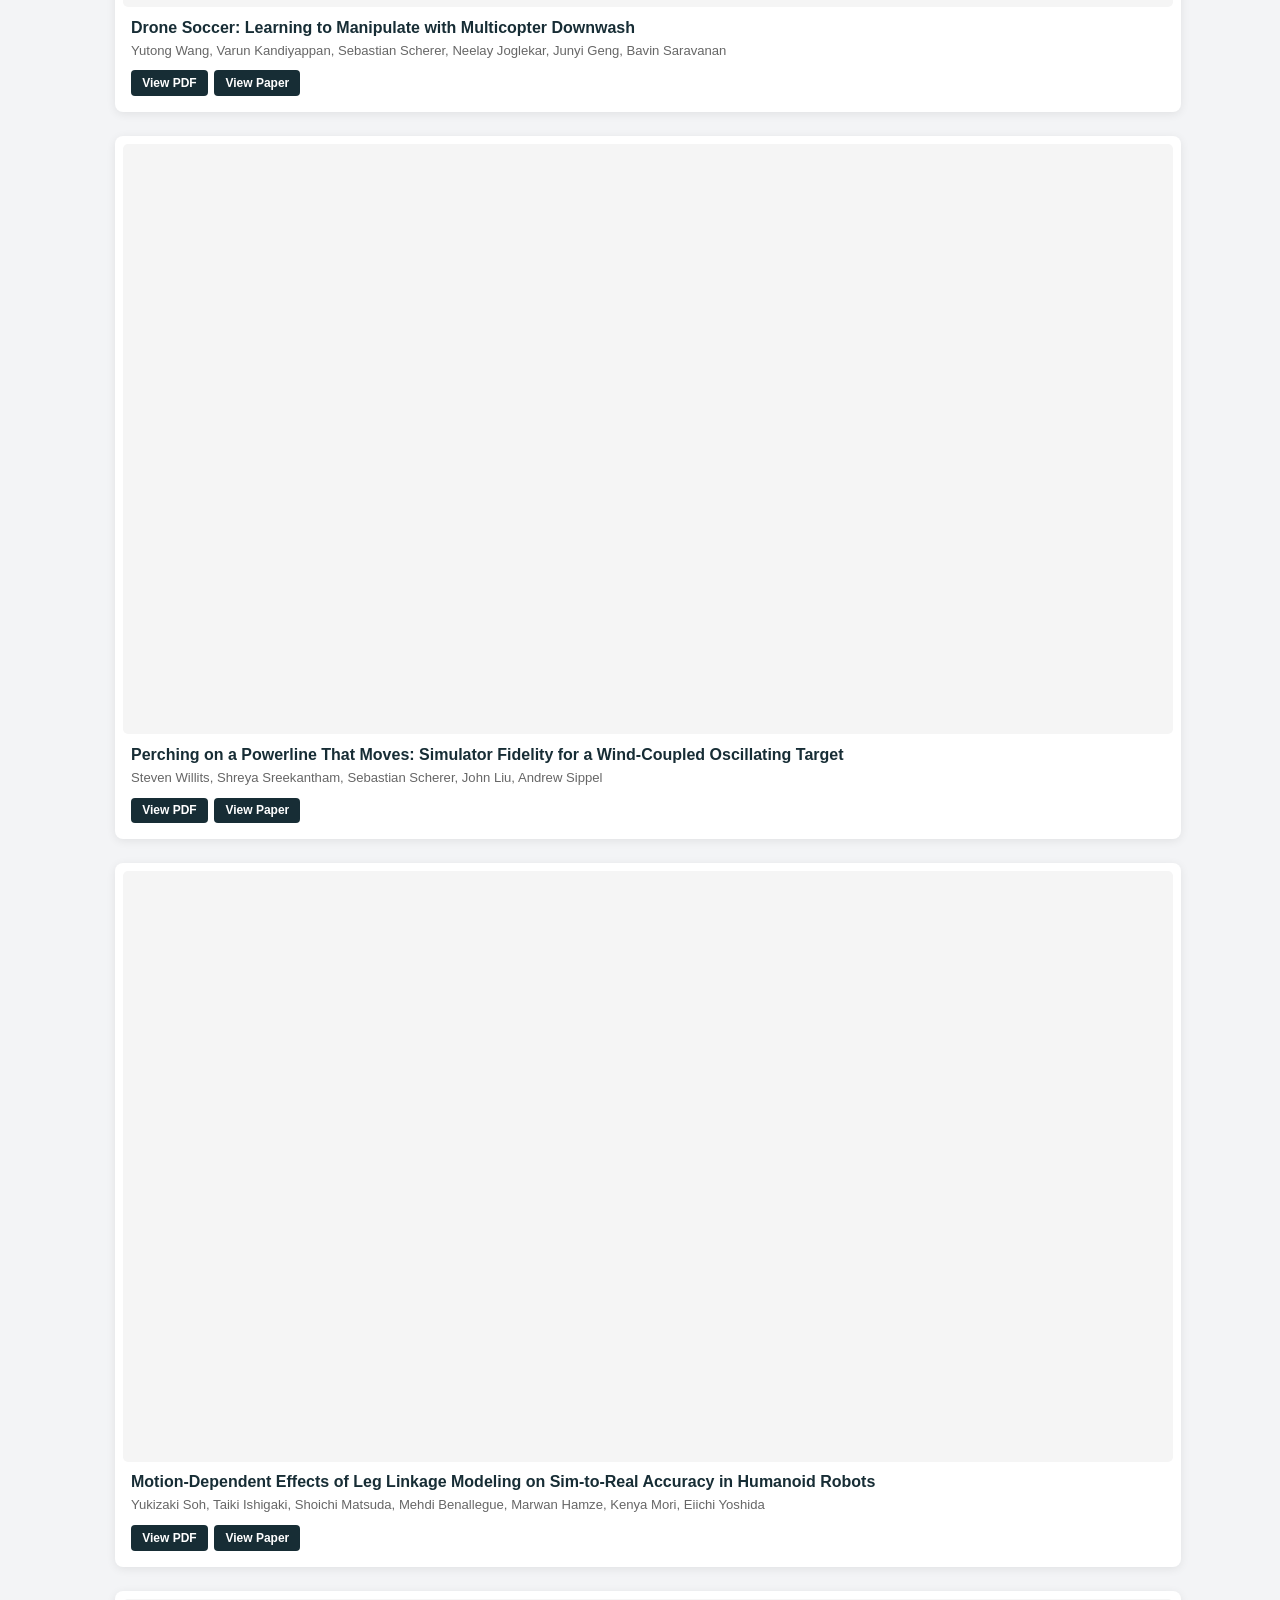
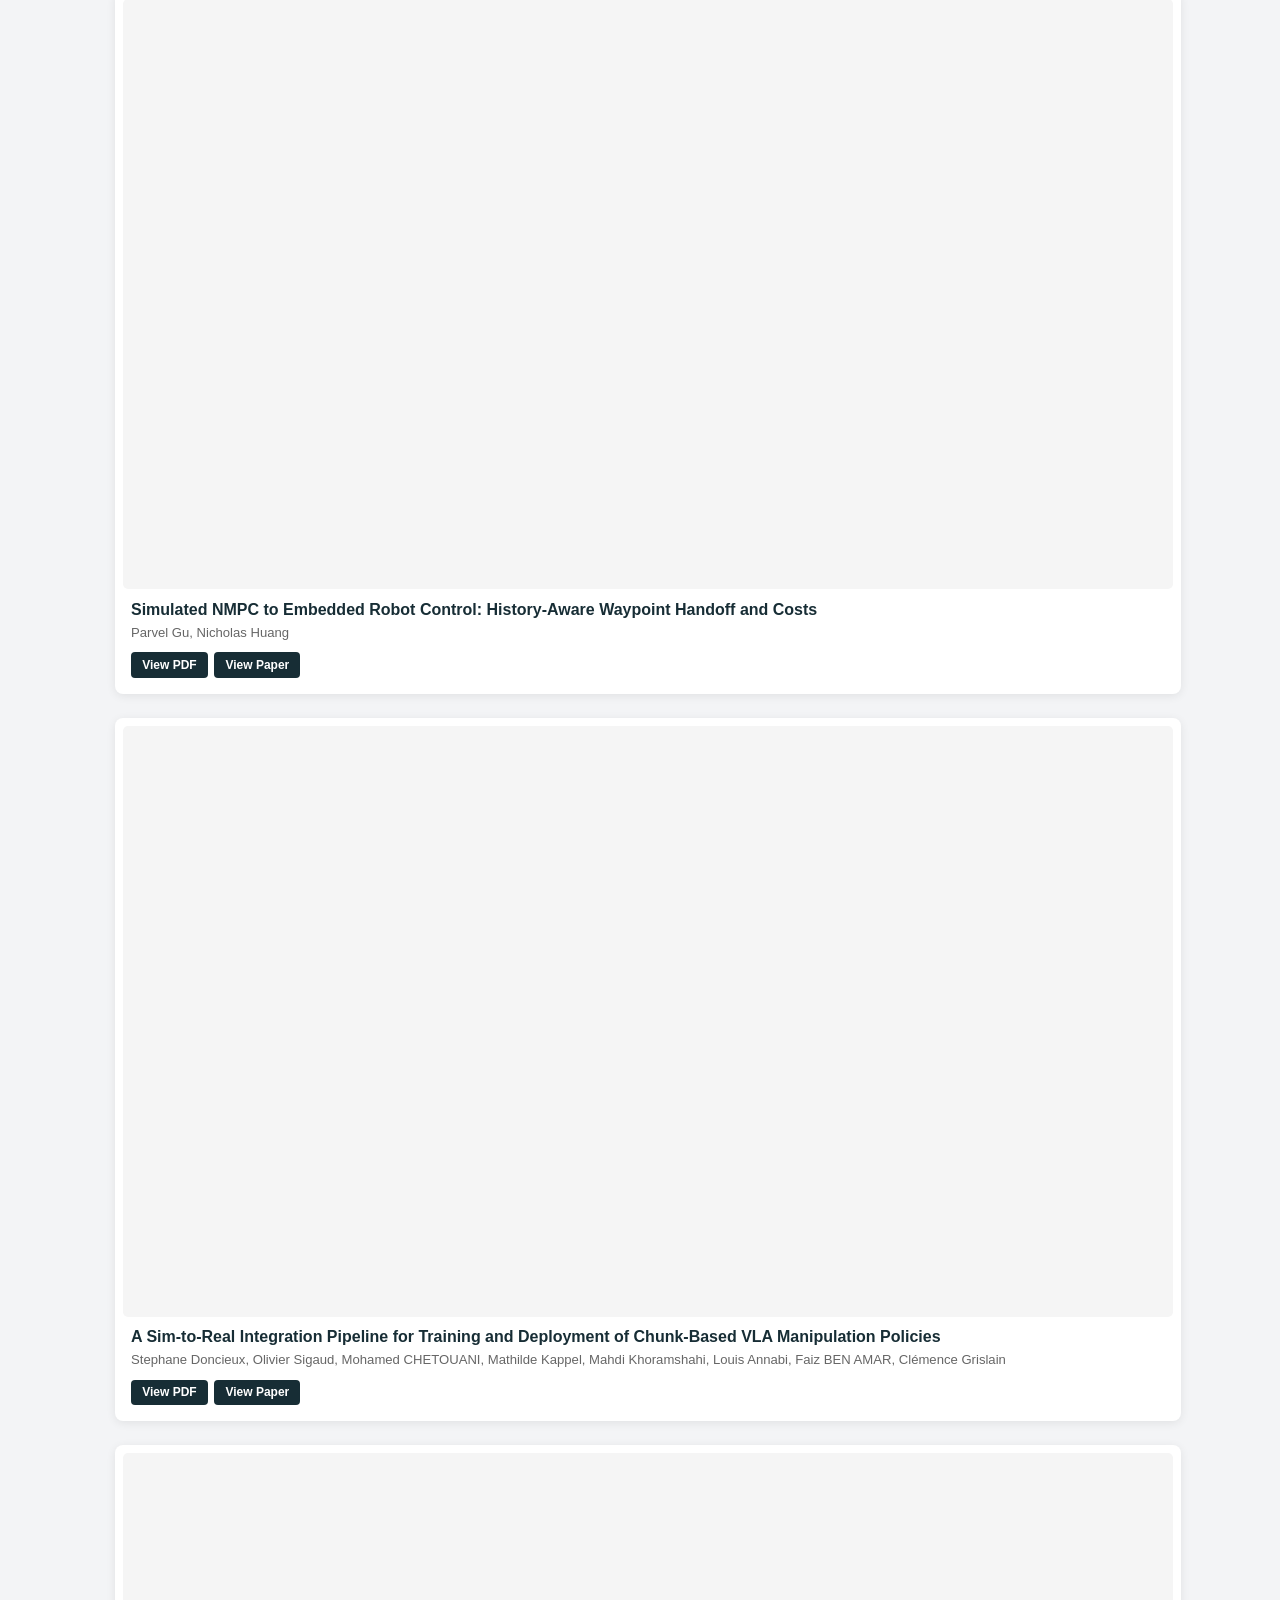
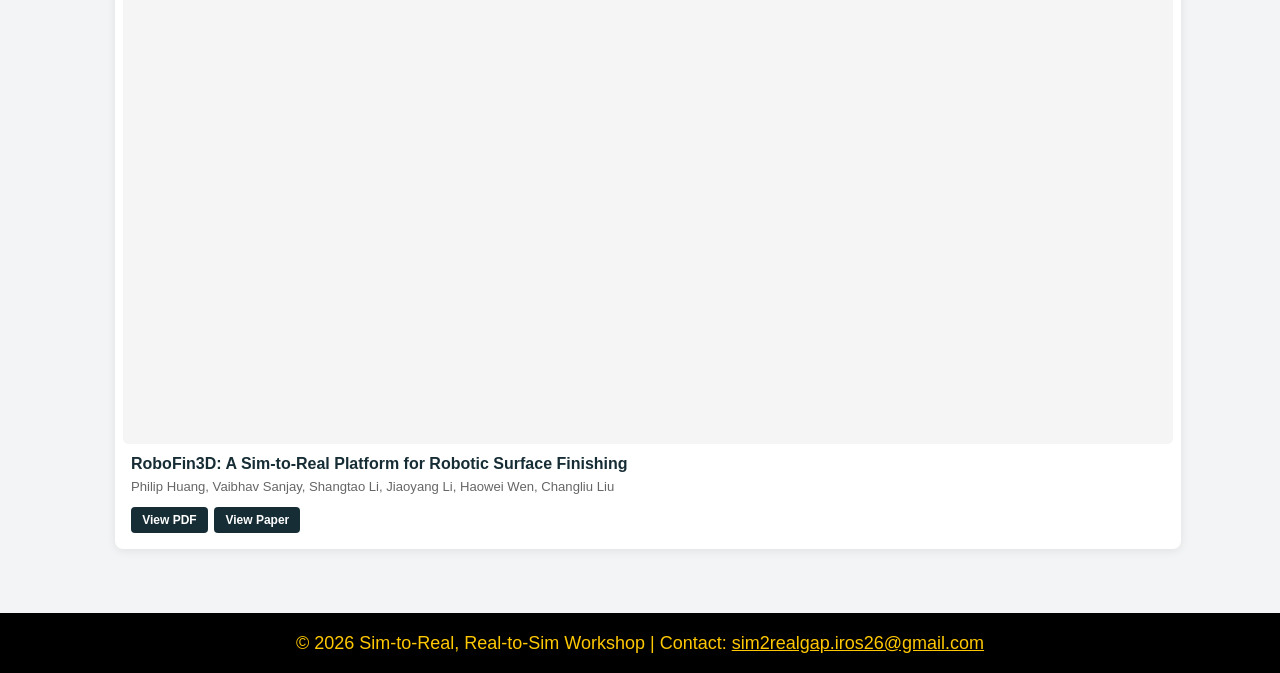
==== commit 971bed76: "Add files via upload" ====
--- a/posters.html
+++ b/posters.html
@@ -390,6 +390,52 @@
         <div class="poster-card landscape">
 
           <a
+            href="./images/posters/poster_23.pdf"
+            target="_blank"
+            rel="noopener noreferrer"
+          >
+            <img
+              src="./images/posters/poster_23.png"
+              alt="LLA-MPC on Embedded Hardware: Rapid Adaptive Control with Thousands of Parallel Models"
+              loading="lazy"
+            >
+          </a>
+
+          <h3>
+            LLA-MPC on Embedded Hardware: Rapid Adaptive Control with Thousands of Parallel Models
+          </h3>
+
+          <p>
+            John M Dolan, Maitham AL-Sunni, Henry Z. Liao
+          </p>
+        
+      <div class="poster-actions">
+    
+          <a
+            href="./images/posters/poster_23.pdf"
+            target="_blank"
+            rel="noopener noreferrer"
+            class="poster-pdf-link"
+          >
+            View PDF
+          </a>
+        
+          <a
+            href="https://openreview.net/forum?id=L0liqik6s8"
+            target="_blank"
+            rel="noopener noreferrer"
+            class="poster-openreview-link"
+          >
+            View Paper
+          </a>
+        
+      </div>
+    
+        </div>
+        
+        <div class="poster-card landscape">
+
+          <a
             href="./images/posters/poster_24.pdf"
             target="_blank"
             rel="noopener noreferrer"
